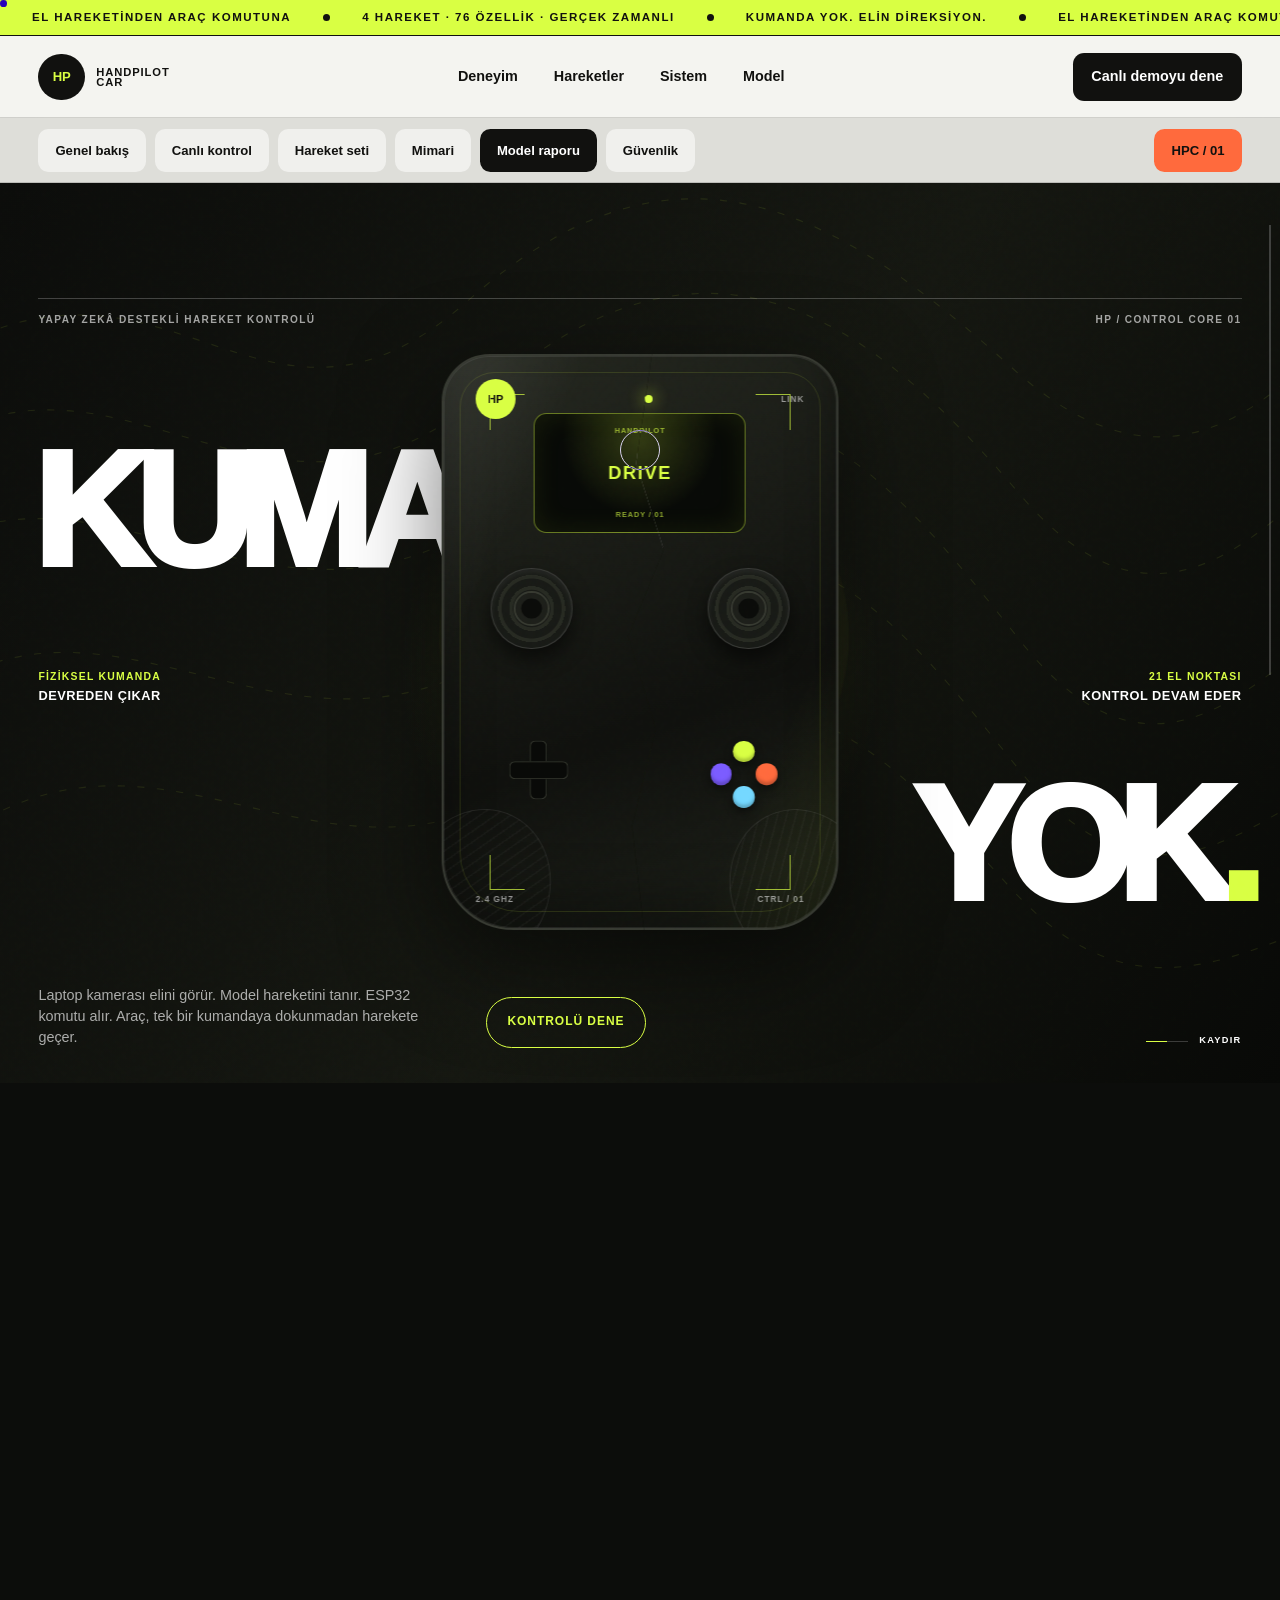
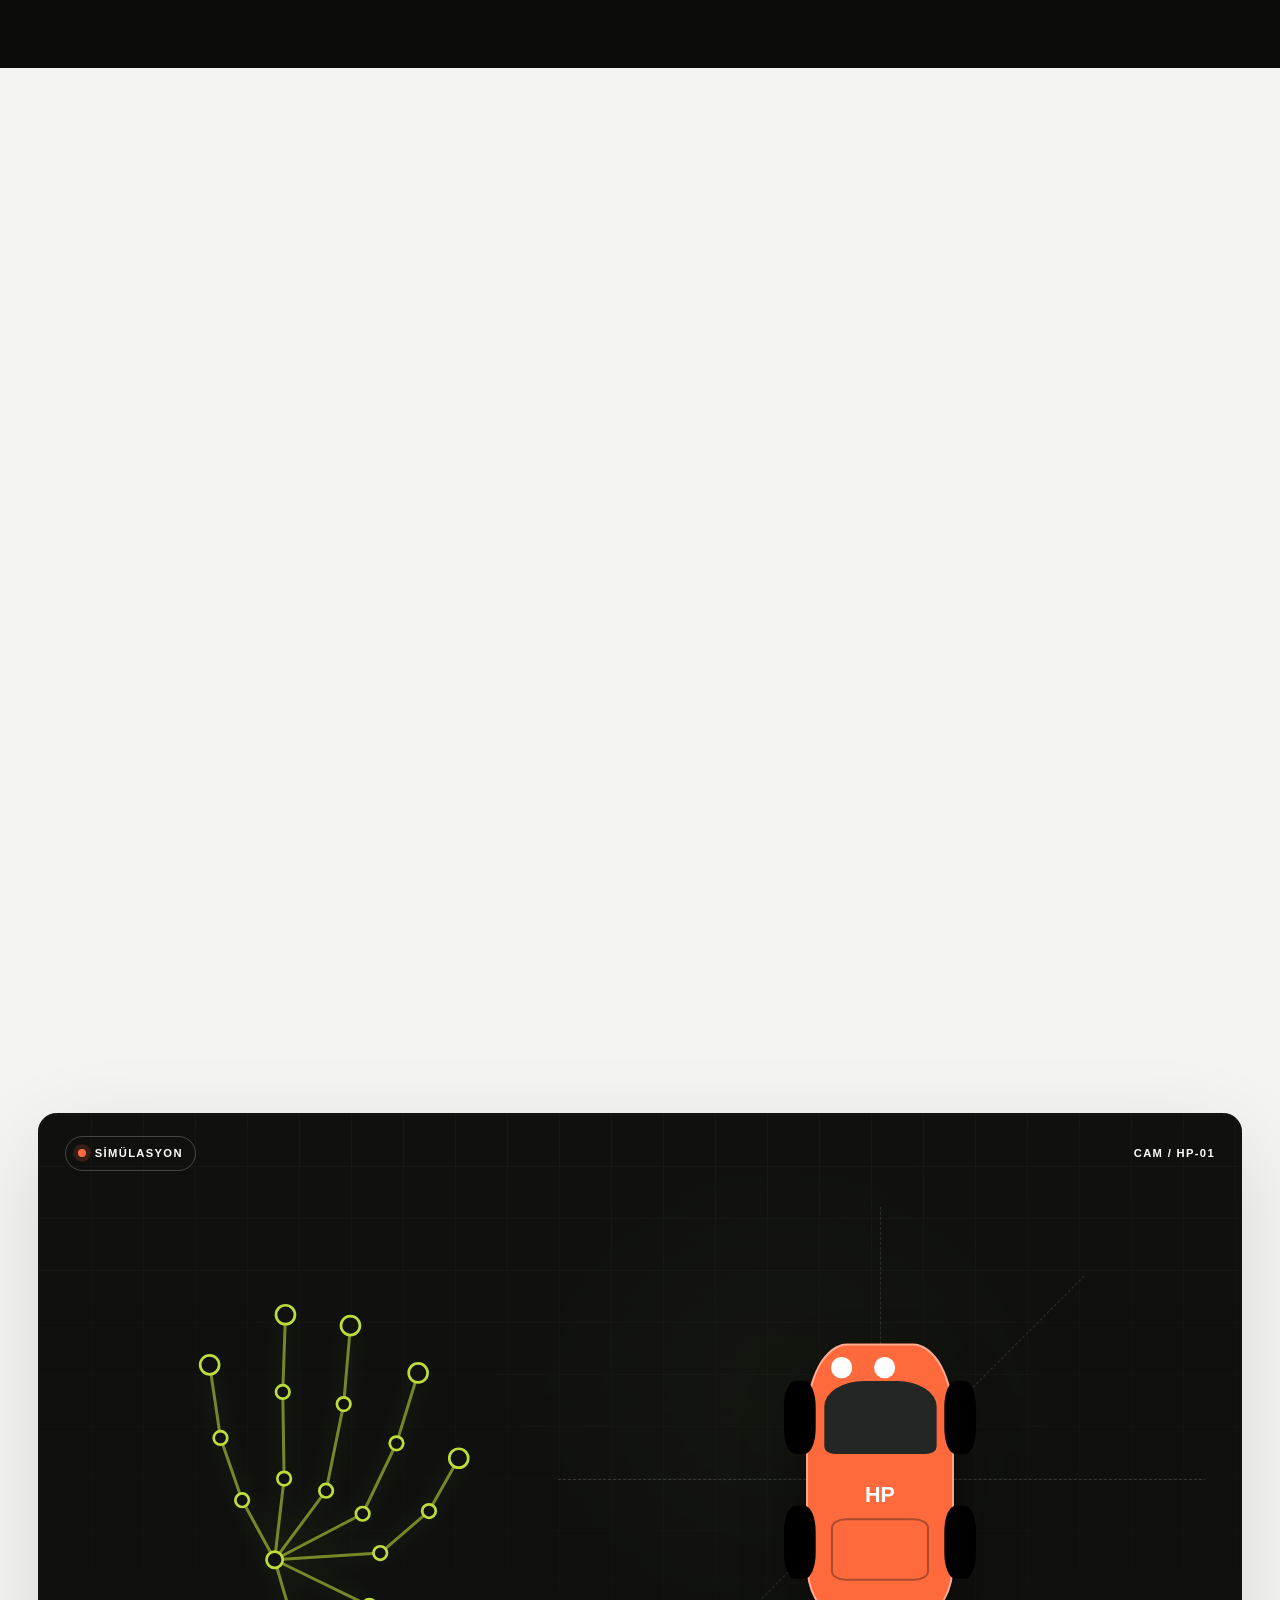
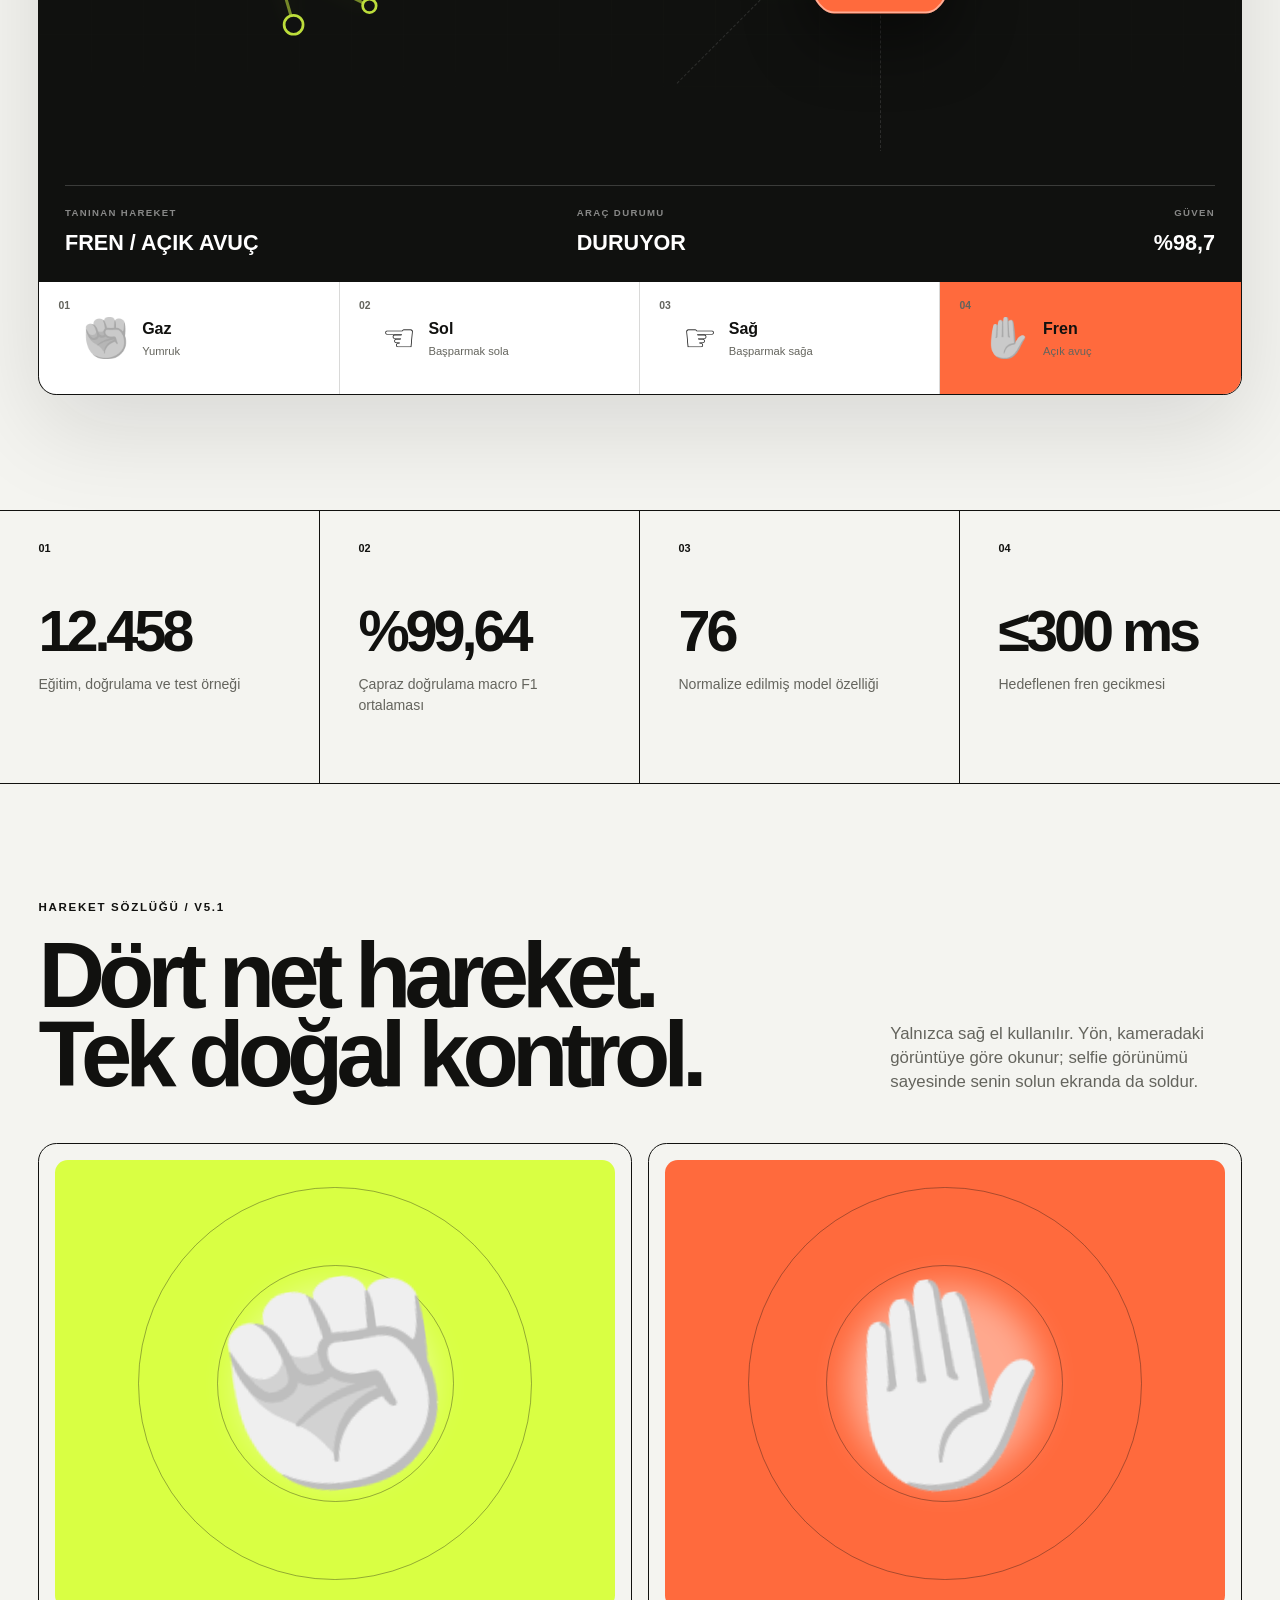
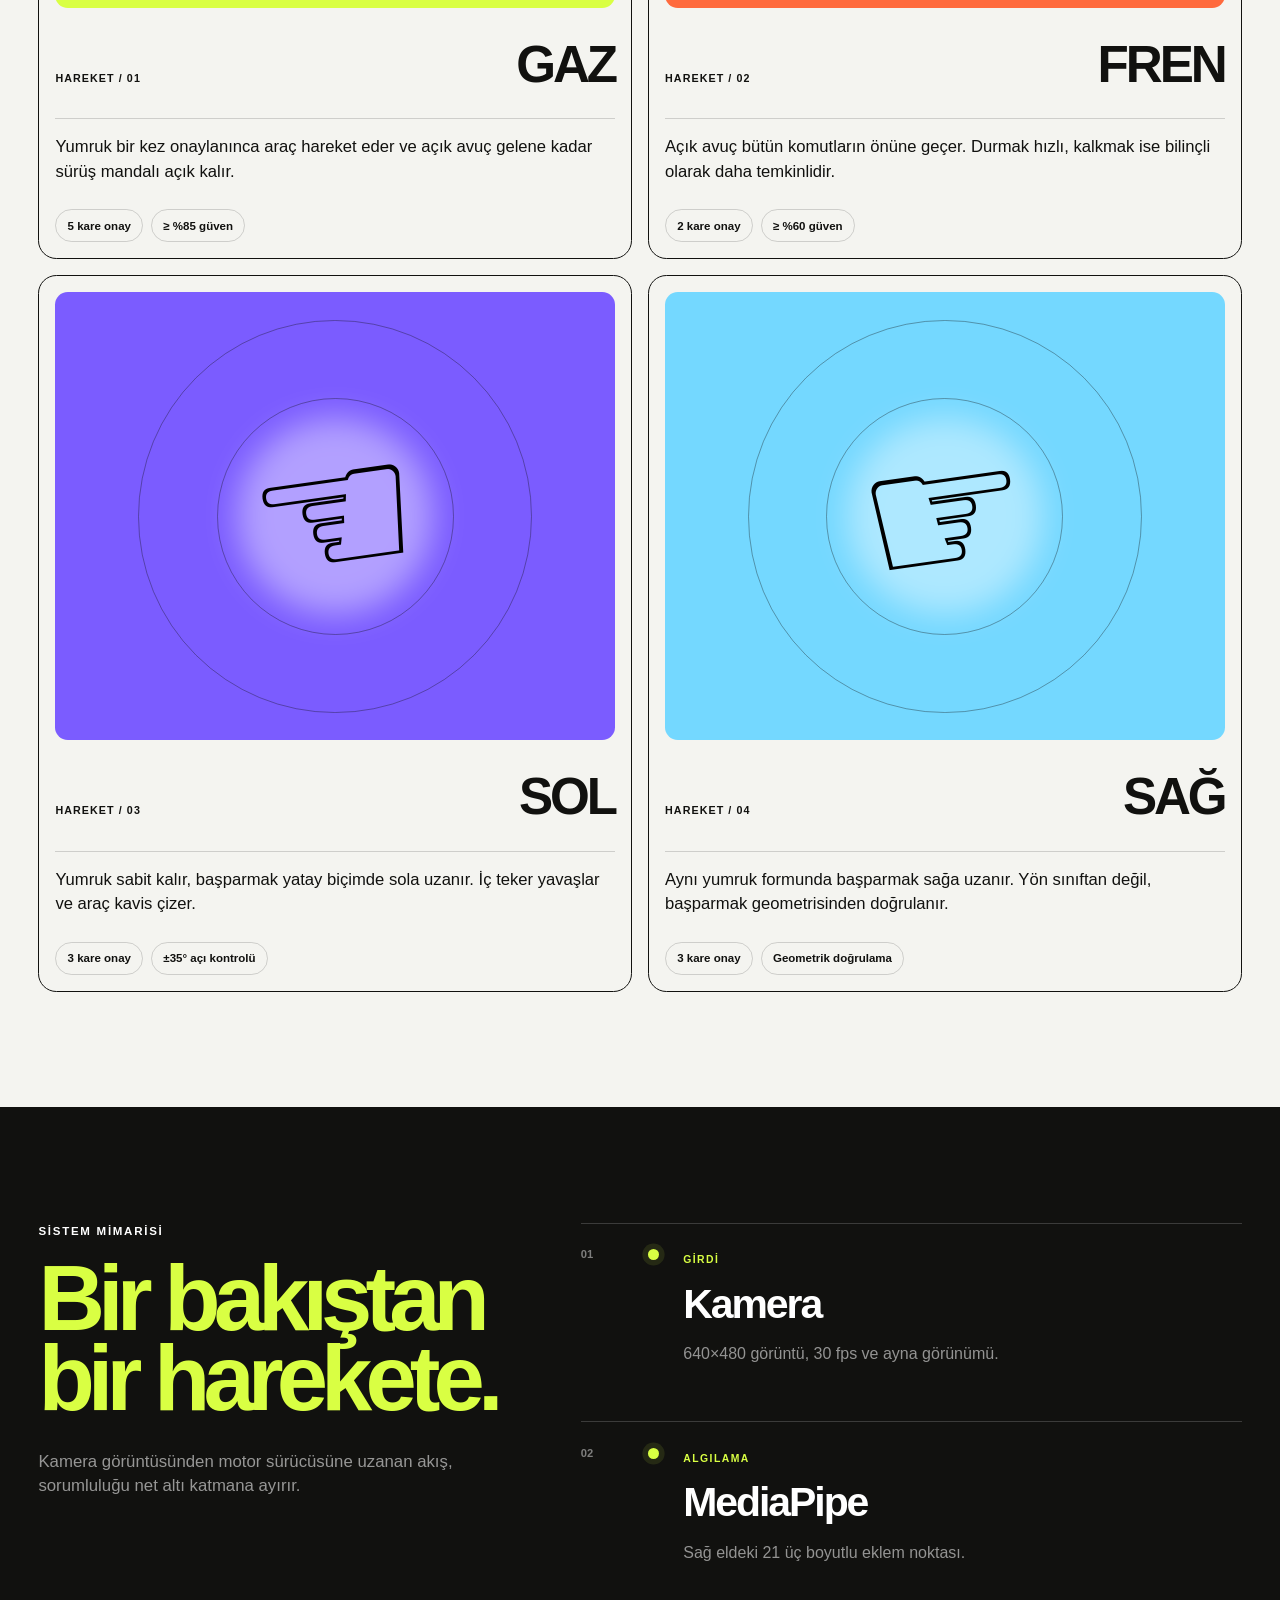
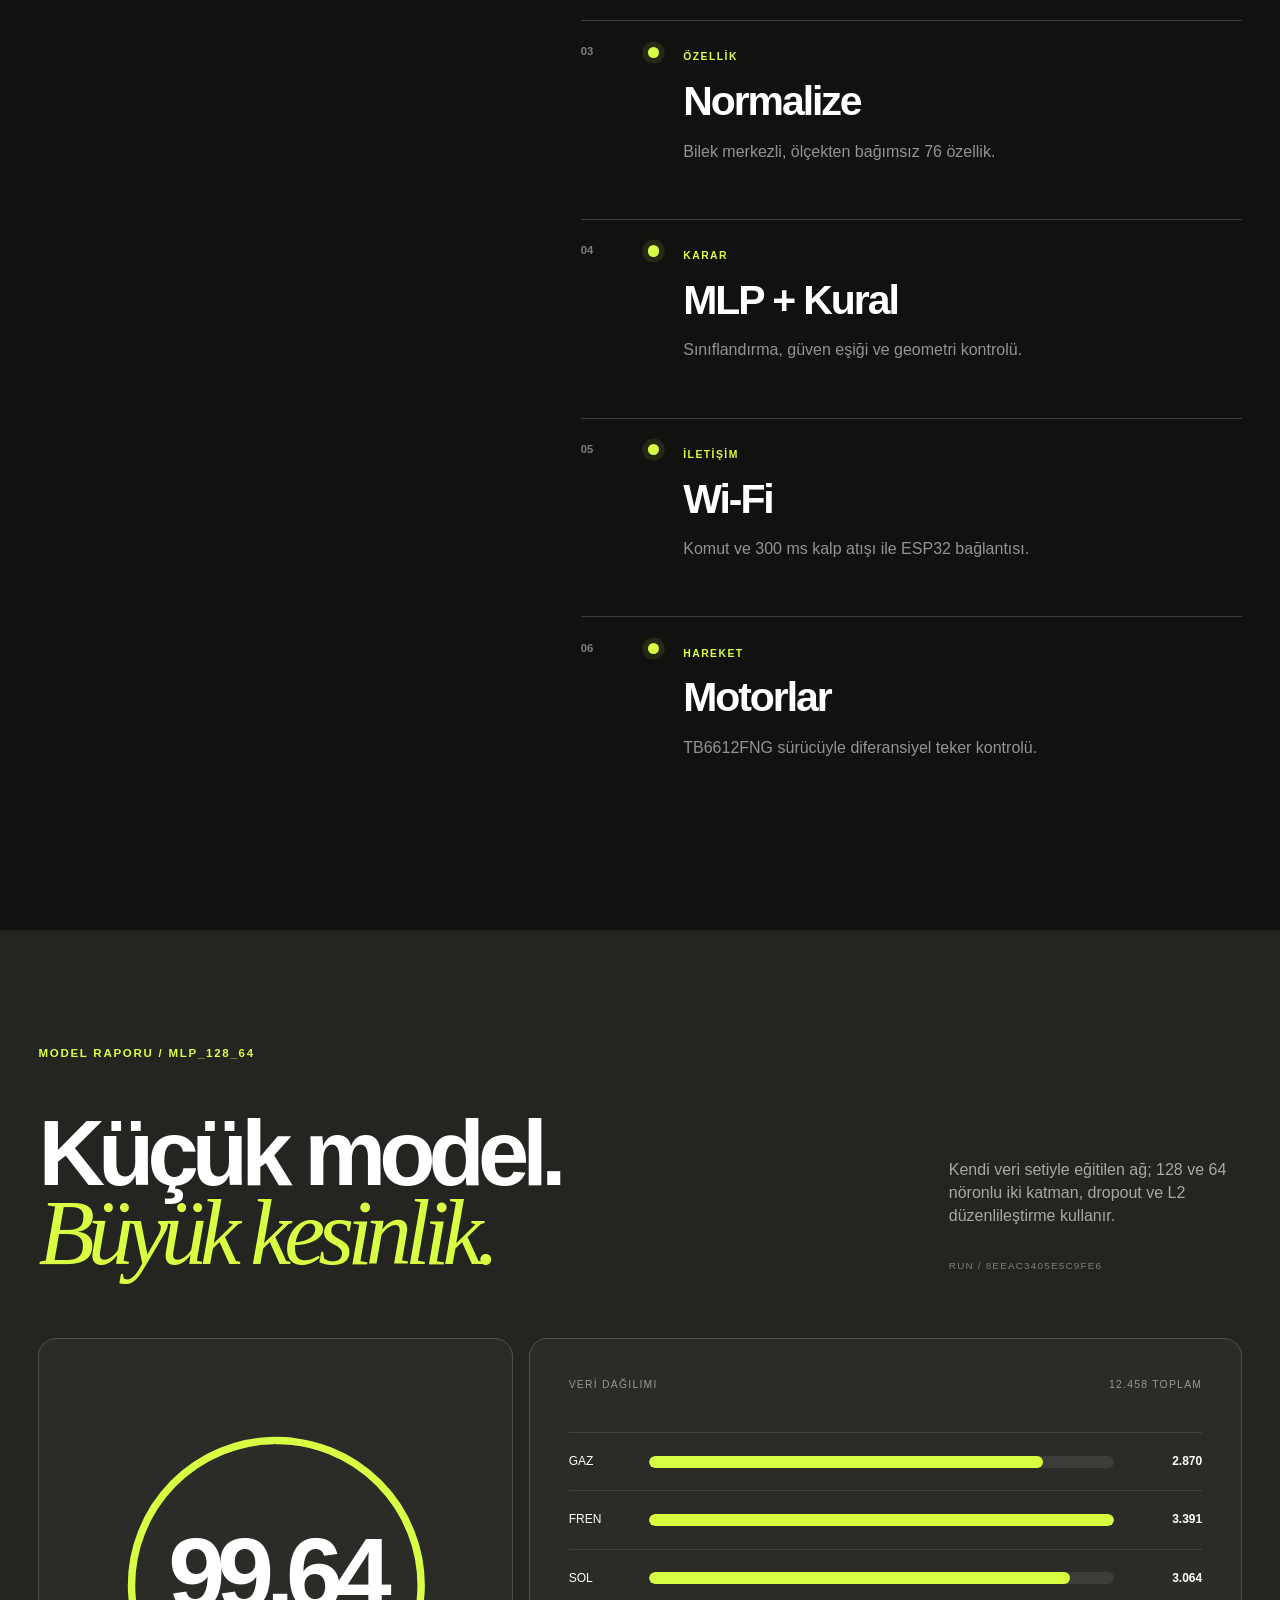
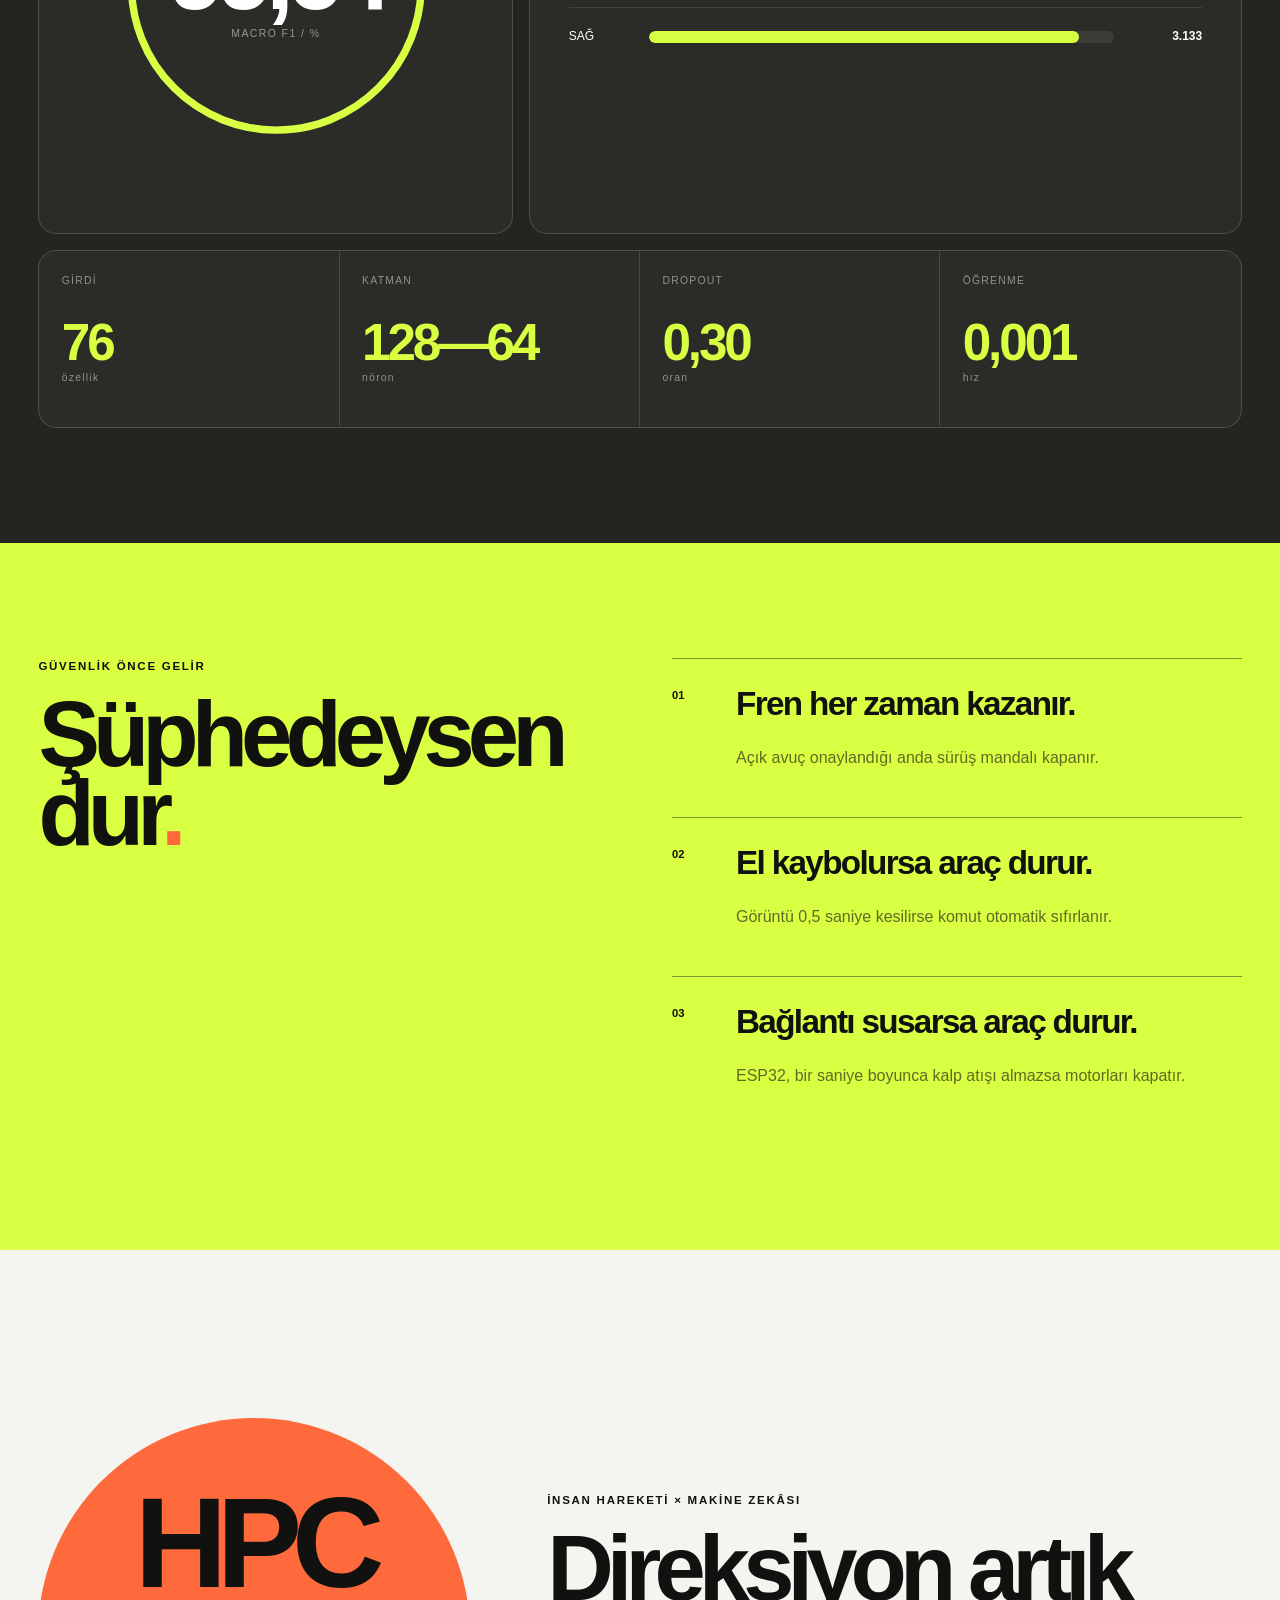
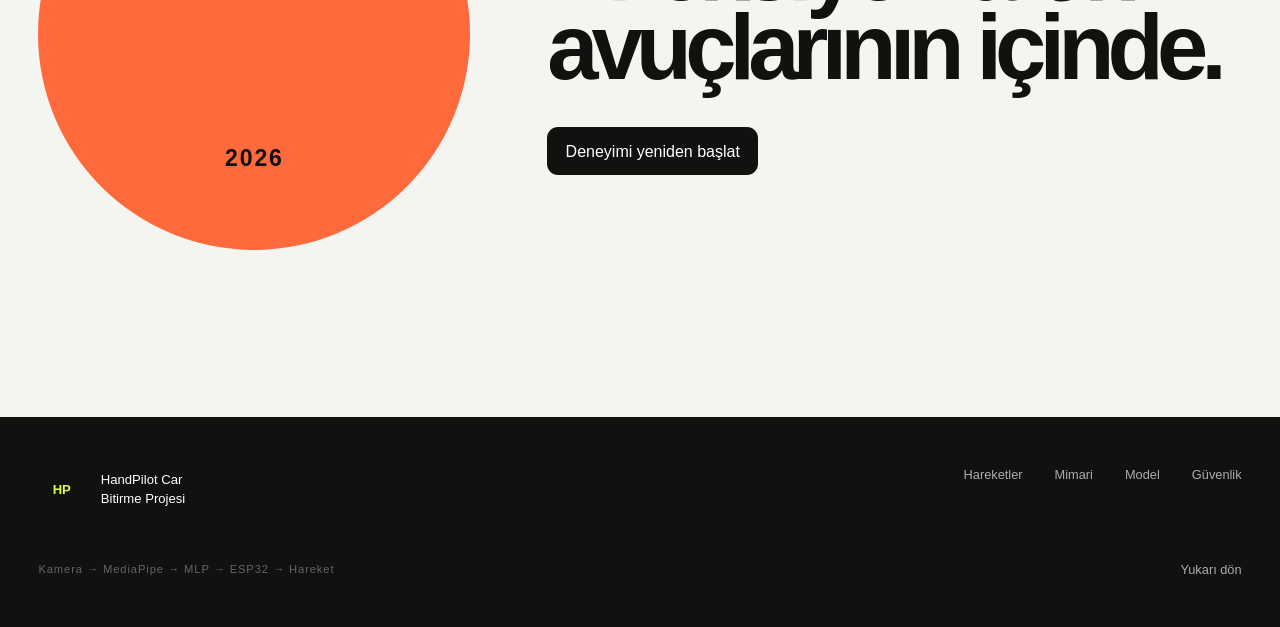
==== web-arayuzu/index.html @ 2b0e42e4 "Web arayüzü eklendi (statik site, VS Code ile çalıştırma)" ====
<!doctype html>
<html lang="tr">
  <head>
    <meta charset="UTF-8" />
    <meta name="viewport" content="width=device-width, initial-scale=1.0" />
    <meta name="description" content="HandPilot Car — el hareketlerini gerçek zamanlı araç komutlarına dönüştüren yapay zekâ projesi." />
    <meta name="theme-color" content="#d9ff43" />
    <title>HandPilot Car — Kumanda Yok, Elin Direksiyon</title>
    <link rel="icon" href="data:image/svg+xml,%3Csvg xmlns='http://www.w3.org/2000/svg' viewBox='0 0 64 64'%3E%3Crect width='64' height='64' rx='32' fill='%2311110f'/%3E%3Ctext x='32' y='39' text-anchor='middle' font-family='Arial' font-weight='900' font-size='22' fill='%23d9ff43'%3EHP%3C/text%3E%3C/svg%3E" />
    <link rel="stylesheet" href="./styles.css?v=4" />
    <script src="./app.js?v=4" defer></script>
  </head>
  <body id="top">
    <a class="skip-link" href="#main">İçeriğe geç</a>

    <div class="page-loader" aria-hidden="true">
      <div class="page-loader__mark">HP</div>
      <p>HAREKET SİSTEMİ BAŞLATILIYOR</p>
      <div class="page-loader__bar"><i></i></div>
    </div>
    <div class="scroll-meter" aria-hidden="true"><i></i></div>
    <div class="cursor-dot" aria-hidden="true"></div>
    <div class="cursor-ring" aria-hidden="true"></div>

    <div class="announcement" aria-label="Proje özeti">
      <div class="announcement__track">
        <span>EL HAREKETİNDEN ARAÇ KOMUTUNA</span><i></i>
        <span>4 HAREKET · 76 ÖZELLİK · GERÇEK ZAMANLI</span><i></i>
        <span>KUMANDA YOK. ELİN DİREKSİYON.</span><i></i>
        <span aria-hidden="true">EL HAREKETİNDEN ARAÇ KOMUTUNA</span><i aria-hidden="true"></i>
        <span aria-hidden="true">4 HAREKET · 76 ÖZELLİK · GERÇEK ZAMANLI</span><i aria-hidden="true"></i>
      </div>
    </div>

    <header class="site-header">
      <a class="brand" href="#top" aria-label="HandPilot ana sayfa">
        <span class="brand__mark">HP</span>
        <span class="brand__name">HANDPILOT<br />CAR</span>
      </a>
      <nav class="main-nav" aria-label="Ana menü">
        <a href="#experience">Deneyim</a>
        <a href="#gestures">Hareketler</a>
        <a href="#system">Sistem</a>
        <a href="#model">Model</a>
      </nav>
      <a class="header-cta" href="#experience">Canlı demoyu dene</a>
      <button class="menu-toggle" type="button" aria-expanded="false" aria-controls="mobile-nav">
        <span></span><span></span><span class="sr-only">Menüyü aç</span>
      </button>
      <nav class="mobile-nav" id="mobile-nav" aria-label="Mobil menü">
        <a href="#experience">Deneyim</a>
        <a href="#gestures">Hareketler</a>
        <a href="#system">Sistem</a>
        <a href="#model">Model</a>
      </nav>
    </header>

    <div class="filter-rail" aria-label="Sayfa bölümleri">
      <a class="filter-chip is-active" href="#top">Genel bakış</a>
      <a class="filter-chip" href="#experience">Canlı kontrol</a>
      <a class="filter-chip" href="#gestures">Hareket seti</a>
      <a class="filter-chip" href="#system">Mimari</a>
      <a class="filter-chip" href="#model">Model raporu</a>
      <a class="filter-chip" href="#safety">Güvenlik</a>
      <span class="filter-count">HPC / 01</span>
    </div>

    <main id="main">
      <section class="hero-v2" aria-labelledby="hero-title">
        <div class="hero-v2__sticky">
          <div class="hero-v2__contours" aria-hidden="true">
            <svg viewBox="0 0 1440 900" preserveAspectRatio="none">
              <path d="M-80 180C190 28 292 302 526 118s412-94 614 68 328-6 420-92" />
              <path d="M-110 284C120 112 296 402 546 210s430-78 602 102 298 2 388-54" />
              <path d="M-140 402C96 212 298 510 574 320s408-48 574 138 288 6 382-32" />
              <path d="M-120 542C116 344 320 634 590 454s394-48 554 130 278 36 392 0" />
              <path d="M-90 684C166 478 350 748 610 594s378-34 528 112 270 50 410 18" />
            </svg>
          </div>

          <div class="hero-v2__topline">
            <p>YAPAY ZEKÂ DESTEKLİ HAREKET KONTROLÜ</p>
            <p>HP / CONTROL CORE 01</p>
          </div>

          <h1 id="hero-title" class="hero-v2__title" aria-label="Kumanda yok">
            <span class="hero-v2__word hero-v2__word--left">KUMANDA</span>
            <span class="hero-v2__word hero-v2__word--right">YOK<span>.</span></span>
          </h1>

          <div class="hero-v2__object remote-stage" aria-hidden="true">
            <div class="hero-v2__halo"></div>
            <div class="remote-piece remote-piece--left">
              <div class="remote-control">
                <div class="remote-top"><b>HP</b><i></i><span>LINK</span></div>
                <div class="remote-screen"><small>HANDPILOT</small><strong>DRIVE</strong><span>READY / 01</span></div>
                <div class="remote-sticks"><i><b></b></i><i><b></b></i></div>
                <div class="remote-dpad"><i></i><i></i></div>
                <div class="remote-buttons"><i></i><i></i><i></i><i></i></div>
                <div class="remote-grip remote-grip--left"></div><div class="remote-grip remote-grip--right"></div>
                <div class="remote-footer"><span>2.4 GHZ</span><span>CTRL / 01</span></div>
              </div>
            </div>
            <div class="remote-piece remote-piece--right">
              <div class="remote-control">
                <div class="remote-top"><b>HP</b><i></i><span>LINK</span></div>
                <div class="remote-screen"><small>HANDPILOT</small><strong>DRIVE</strong><span>READY / 01</span></div>
                <div class="remote-sticks"><i><b></b></i><i><b></b></i></div>
                <div class="remote-dpad"><i></i><i></i></div>
                <div class="remote-buttons"><i></i><i></i><i></i><i></i></div>
                <div class="remote-grip remote-grip--left"></div><div class="remote-grip remote-grip--right"></div>
                <div class="remote-footer"><span>2.4 GHZ</span><span>CTRL / 01</span></div>
              </div>
            </div>
            <svg class="remote-crack" viewBox="0 0 80 520" preserveAspectRatio="none">
              <path d="M43 0L31 92L52 148L29 211L48 270L25 332L45 398L34 520" />
            </svg>
            <div class="remote-fragments"><i></i><i></i><i></i><i></i><i></i><i></i></div>
            <div class="hero-v2__reticle"><i></i><i></i><i></i><i></i></div>
          </div>

          <div class="hero-v2__meta hero-v2__meta--left">
            <span>FİZİKSEL KUMANDA</span>
            <strong>DEVREDEN ÇIKAR</strong>
          </div>
          <div class="hero-v2__meta hero-v2__meta--right">
            <span>21 EL NOKTASI</span>
            <strong>KONTROL DEVAM EDER</strong>
          </div>

          <div class="hero-v2__copy">
            <p>Laptop kamerası elini görür. Model hareketini tanır. ESP32 komutu alır. Araç, tek bir kumandaya dokunmadan harekete geçer.</p>
            <a class="hero-v2__link" href="#experience">Kontrolü dene</a>
          </div>

          <div class="hero-v2__scroll" aria-hidden="true"><i></i><span>KAYDIR</span></div>
          <div class="hero-v2__shutter" aria-hidden="true"></div>
        </div>
      </section>

      <section class="signal-bridge reveal" aria-label="El hareketinden araç komutuna dönüşüm">
        <article class="signal-bridge__panel signal-bridge__panel--human">
          <span>GİRDİ / 01</span>
          <div class="signal-bridge__glyph">✋</div>
          <h2>İNSAN<br />HAREKETİ</h2>
          <p>Doğal, sezgisel ve temassız.</p>
        </article>
        <div class="signal-bridge__core" aria-hidden="true">
          <i></i><i></i><i></i>
          <b>HP</b>
        </div>
        <article class="signal-bridge__panel signal-bridge__panel--machine">
          <span>ÇIKTI / 02</span>
          <div class="signal-bridge__glyph">●</div>
          <h2>MAKİNE<br />REFLEKSİ</h2>
          <p>Hızlı, ölçülebilir ve güvenli.</p>
        </article>
      </section>

      <section class="experience section-pad" id="experience" aria-labelledby="experience-title">
        <div class="section-heading reveal">
          <p class="eyebrow">ETKİLEŞİMLİ DENEYİM</p>
          <h2 id="experience-title">Elini seç.<br />Aracı yönet.</h2>
          <p>Aşağıdaki hareketleri kullanarak kontrol mantığını deneyimle. Bu demo, projenin mandallı gaz ve öncelikli fren davranışını görselleştirir.</p>
        </div>

        <div class="control-lab reveal">
          <div class="lab-screen" data-state="idle">
            <div class="lab-grid" aria-hidden="true"></div>
            <div class="lab-hud lab-hud--top">
              <span class="live-pill"><i></i> SİMÜLASYON</span>
              <span>CAM / HP-01</span>
            </div>

            <div class="hand-map" aria-hidden="true">
              <svg viewBox="0 0 260 300">
                <g class="hand-lines">
                  <path d="M126 266L112 218L88 174L72 128L64 74M112 218L119 158L118 94L120 37M112 218L150 167L163 103L168 45M112 218L177 184L202 132L218 80M112 218L190 213L226 182L248 143M112 218L182 252" />
                </g>
                <g class="hand-points">
                  <circle cx="126" cy="266" r="7"/><circle cx="112" cy="218" r="6"/>
                  <circle cx="88" cy="174" r="5"/><circle cx="72" cy="128" r="5"/><circle cx="64" cy="74" r="7"/>
                  <circle cx="119" cy="158" r="5"/><circle cx="118" cy="94" r="5"/><circle cx="120" cy="37" r="7"/>
                  <circle cx="150" cy="167" r="5"/><circle cx="163" cy="103" r="5"/><circle cx="168" cy="45" r="7"/>
                  <circle cx="177" cy="184" r="5"/><circle cx="202" cy="132" r="5"/><circle cx="218" cy="80" r="7"/>
                  <circle cx="190" cy="213" r="5"/><circle cx="226" cy="182" r="5"/><circle cx="248" cy="143" r="7"/>
                  <circle cx="182" cy="252" r="5"/>
                </g>
              </svg>
            </div>

            <div class="car-zone" aria-hidden="true">
              <div class="path-line"></div>
              <div class="car">
                <span class="car__wheel car__wheel--tl"></span>
                <span class="car__wheel car__wheel--tr"></span>
                <span class="car__wheel car__wheel--bl"></span>
                <span class="car__wheel car__wheel--br"></span>
                <span class="car__body"><b>HP</b><i></i></span>
              </div>
            </div>

            <div class="lab-hud lab-hud--bottom">
              <div>
                <small>TANINAN HAREKET</small>
                <strong id="detected-gesture">BEKLENİYOR</strong>
              </div>
              <div>
                <small>ARAÇ DURUMU</small>
                <strong id="vehicle-state">DURUYOR</strong>
              </div>
              <div class="confidence-wrap">
                <small>GÜVEN</small>
                <strong id="confidence-value">—</strong>
              </div>
            </div>
          </div>

          <div class="gesture-controls" role="group" aria-label="Araç hareket simülasyonu">
            <button class="gesture-button" type="button" data-gesture="gas">
              <span class="gesture-button__index">01</span>
              <span class="gesture-button__icon">✊</span>
              <span><b>Gaz</b><small>Yumruk</small></span>
            </button>
            <button class="gesture-button" type="button" data-gesture="left">
              <span class="gesture-button__index">02</span>
              <span class="gesture-button__icon">☜</span>
              <span><b>Sol</b><small>Başparmak sola</small></span>
            </button>
            <button class="gesture-button" type="button" data-gesture="right">
              <span class="gesture-button__index">03</span>
              <span class="gesture-button__icon">☞</span>
              <span><b>Sağ</b><small>Başparmak sağa</small></span>
            </button>
            <button class="gesture-button gesture-button--stop" type="button" data-gesture="brake">
              <span class="gesture-button__index">04</span>
              <span class="gesture-button__icon">✋</span>
              <span><b>Fren</b><small>Açık avuç</small></span>
            </button>
          </div>
        </div>
      </section>

      <section class="stats" aria-label="Proje metrikleri">
        <article class="stat reveal">
          <span>01</span><strong data-count="12458">12.458</strong><p>Eğitim, doğrulama ve test örneği</p>
        </article>
        <article class="stat reveal">
          <span>02</span><strong>%99,64</strong><p>Çapraz doğrulama macro F1 ortalaması</p>
        </article>
        <article class="stat reveal">
          <span>03</span><strong>76</strong><p>Normalize edilmiş model özelliği</p>
        </article>
        <article class="stat reveal">
          <span>04</span><strong>≤300 ms</strong><p>Hedeflenen fren gecikmesi</p>
        </article>
      </section>

      <section class="gestures section-pad" id="gestures" aria-labelledby="gestures-title">
        <div class="section-heading section-heading--row reveal">
          <div>
            <p class="eyebrow">HAREKET SÖZLÜĞÜ / V5.1</p>
            <h2 id="gestures-title">Dört net hareket.<br />Tek doğal kontrol.</h2>
          </div>
          <p>Yalnızca sağ el kullanılır. Yön, kameradaki görüntüye göre okunur; selfie görünümü sayesinde senin solun ekranda da soldur.</p>
        </div>

        <div class="gesture-grid">
          <article class="gesture-card gesture-card--gas reveal">
            <div class="gesture-card__visual"><span>✊</span><i></i></div>
            <div class="gesture-card__head"><small>HAREKET / 01</small><b>GAZ</b></div>
            <p>Yumruk bir kez onaylanınca araç hareket eder ve açık avuç gelene kadar sürüş mandalı açık kalır.</p>
            <ul><li>5 kare onay</li><li>≥ %85 güven</li></ul>
          </article>
          <article class="gesture-card gesture-card--brake reveal">
            <div class="gesture-card__visual"><span>✋</span><i></i></div>
            <div class="gesture-card__head"><small>HAREKET / 02</small><b>FREN</b></div>
            <p>Açık avuç bütün komutların önüne geçer. Durmak hızlı, kalkmak ise bilinçli olarak daha temkinlidir.</p>
            <ul><li>2 kare onay</li><li>≥ %60 güven</li></ul>
          </article>
          <article class="gesture-card gesture-card--left reveal">
            <div class="gesture-card__visual"><span>☜</span><i></i></div>
            <div class="gesture-card__head"><small>HAREKET / 03</small><b>SOL</b></div>
            <p>Yumruk sabit kalır, başparmak yatay biçimde sola uzanır. İç teker yavaşlar ve araç kavis çizer.</p>
            <ul><li>3 kare onay</li><li>±35° açı kontrolü</li></ul>
          </article>
          <article class="gesture-card gesture-card--right reveal">
            <div class="gesture-card__visual"><span>☞</span><i></i></div>
            <div class="gesture-card__head"><small>HAREKET / 04</small><b>SAĞ</b></div>
            <p>Aynı yumruk formunda başparmak sağa uzanır. Yön sınıftan değil, başparmak geometrisinden doğrulanır.</p>
            <ul><li>3 kare onay</li><li>Geometrik doğrulama</li></ul>
          </article>
        </div>
      </section>

      <section class="system section-pad" id="system" aria-labelledby="system-title">
        <div class="system__intro reveal">
          <p class="eyebrow">SİSTEM MİMARİSİ</p>
          <h2 id="system-title">Bir bakıştan<br />bir harekete.</h2>
          <p>Kamera görüntüsünden motor sürücüsüne uzanan akış, sorumluluğu net altı katmana ayırır.</p>
        </div>

        <ol class="system-flow">
          <li class="flow-step reveal">
            <span class="flow-step__num">01</span><i class="flow-step__pulse"></i>
            <div><small>GİRDİ</small><h3>Kamera</h3><p>640×480 görüntü, 30 fps ve ayna görünümü.</p></div>
          </li>
          <li class="flow-step reveal">
            <span class="flow-step__num">02</span><i class="flow-step__pulse"></i>
            <div><small>ALGILAMA</small><h3>MediaPipe</h3><p>Sağ eldeki 21 üç boyutlu eklem noktası.</p></div>
          </li>
          <li class="flow-step reveal">
            <span class="flow-step__num">03</span><i class="flow-step__pulse"></i>
            <div><small>ÖZELLİK</small><h3>Normalize</h3><p>Bilek merkezli, ölçekten bağımsız 76 özellik.</p></div>
          </li>
          <li class="flow-step reveal">
            <span class="flow-step__num">04</span><i class="flow-step__pulse"></i>
            <div><small>KARAR</small><h3>MLP + Kural</h3><p>Sınıflandırma, güven eşiği ve geometri kontrolü.</p></div>
          </li>
          <li class="flow-step reveal">
            <span class="flow-step__num">05</span><i class="flow-step__pulse"></i>
            <div><small>İLETİŞİM</small><h3>Wi‑Fi</h3><p>Komut ve 300 ms kalp atışı ile ESP32 bağlantısı.</p></div>
          </li>
          <li class="flow-step reveal">
            <span class="flow-step__num">06</span><i class="flow-step__pulse"></i>
            <div><small>HAREKET</small><h3>Motorlar</h3><p>TB6612FNG sürücüyle diferansiyel teker kontrolü.</p></div>
          </li>
        </ol>
      </section>

      <section class="model" id="model" aria-labelledby="model-title">
        <div class="model__header section-pad reveal">
          <p class="eyebrow">MODEL RAPORU / MLP_128_64</p>
          <h2 id="model-title">Küçük model.<br /><em>Büyük kesinlik.</em></h2>
          <div class="model__summary">
            <p>Kendi veri setiyle eğitilen ağ; 128 ve 64 nöronlu iki katman, dropout ve L2 düzenlileştirme kullanır.</p>
            <span>RUN / 8EEAC3405E5C9FE6</span>
          </div>
        </div>

        <div class="model-grid section-pad">
          <div class="score-ring reveal" aria-label="Yüzde 99,64 macro F1">
            <svg viewBox="0 0 240 240" aria-hidden="true">
              <circle class="score-ring__track" cx="120" cy="120" r="98"></circle>
              <circle class="score-ring__value" cx="120" cy="120" r="98"></circle>
            </svg>
            <div><strong>99,64</strong><span>MACRO F1 / %</span></div>
          </div>

          <div class="class-bars reveal" aria-label="Veri seti sınıf dağılımı">
            <div class="class-bars__head"><span>VERİ DAĞILIMI</span><span>12.458 TOPLAM</span></div>
            <div class="bar-row"><span>GAZ</span><i><b style="--w: 84.6%"></b></i><strong>2.870</strong></div>
            <div class="bar-row"><span>FREN</span><i><b style="--w: 100%"></b></i><strong>3.391</strong></div>
            <div class="bar-row"><span>SOL</span><i><b style="--w: 90.4%"></b></i><strong>3.064</strong></div>
            <div class="bar-row"><span>SAĞ</span><i><b style="--w: 92.4%"></b></i><strong>3.133</strong></div>
          </div>

          <div class="model-specs reveal">
            <div><span>GİRDİ</span><strong>76</strong><small>özellik</small></div>
            <div><span>KATMAN</span><strong>128—64</strong><small>nöron</small></div>
            <div><span>DROPOUT</span><strong>0,30</strong><small>oran</small></div>
            <div><span>ÖĞRENME</span><strong>0,001</strong><small>hız</small></div>
          </div>
        </div>
      </section>

      <section class="safety section-pad" id="safety" aria-labelledby="safety-title">
        <div class="safety__title reveal">
          <p class="eyebrow">GÜVENLİK ÖNCE GELİR</p>
          <h2 id="safety-title">Şüphedeysen<br />dur<span>.</span></h2>
        </div>
        <div class="safety__rules">
          <article class="reveal"><span>01</span><h3>Fren her zaman kazanır.</h3><p>Açık avuç onaylandığı anda sürüş mandalı kapanır.</p></article>
          <article class="reveal"><span>02</span><h3>El kaybolursa araç durur.</h3><p>Görüntü 0,5 saniye kesilirse komut otomatik sıfırlanır.</p></article>
          <article class="reveal"><span>03</span><h3>Bağlantı susarsa araç durur.</h3><p>ESP32, bir saniye boyunca kalp atışı almazsa motorları kapatır.</p></article>
        </div>
      </section>

      <section class="closing section-pad" aria-labelledby="closing-title">
        <div class="closing__badge reveal">HPC<br /><span>2026</span></div>
        <div class="closing__copy reveal">
          <p class="eyebrow">İNSAN HAREKETİ × MAKİNE ZEKÂSI</p>
          <h2 id="closing-title">Direksiyon artık<br />avuçlarının içinde.</h2>
          <a class="primary-button" href="#experience">Deneyimi yeniden başlat</a>
        </div>
      </section>
    </main>

    <footer class="site-footer section-pad">
      <div class="site-footer__brand">
        <span class="brand__mark">HP</span>
        <p>HandPilot Car<br />Bitirme Projesi</p>
      </div>
      <div class="site-footer__links">
        <a href="#gestures">Hareketler</a>
        <a href="#system">Mimari</a>
        <a href="#model">Model</a>
        <a href="#safety">Güvenlik</a>
      </div>
      <p class="site-footer__note">Kamera → MediaPipe → MLP → ESP32 → Hareket</p>
      <a class="back-top" href="#top">Yukarı dön</a>
    </footer>
  </body>
</html>
---- web-arayuzu/styles.css ----
:root {
  --ink: #11110f;
  --paper: #f4f4f0;
  --panel: #e9e9e4;
  --acid: #d9ff43;
  --orange: #ff6a3d;
  --violet: #7b5cff;
  --sky: #74d8ff;
  --line: rgba(17, 17, 15, 0.16);
  --muted: #64645d;
  --pad: clamp(1rem, 3vw, 3.25rem);
  --radius: 1.15rem;
  --ease: cubic-bezier(.2,.75,.25,1);
}

* { box-sizing: border-box; }
html { scroll-behavior: smooth; }
body {
  margin: 0;
  color: var(--ink);
  background: var(--paper);
  font-family: Inter, "Helvetica Neue", Helvetica, Arial, sans-serif;
  font-size: 1rem;
  line-height: 1.45;
  overflow-x: hidden;
}
body.menu-open { overflow: hidden; }
a { color: inherit; text-decoration: none; }
button, input { font: inherit; }
button { color: inherit; }
img, svg { display: block; max-width: 100%; }
::selection { background: var(--ink); color: var(--acid); }

.sr-only {
  position: absolute;
  width: 1px;
  height: 1px;
  padding: 0;
  margin: -1px;
  overflow: hidden;
  clip: rect(0, 0, 0, 0);
  white-space: nowrap;
  border: 0;
}
.skip-link {
  position: fixed;
  top: .75rem;
  left: .75rem;
  z-index: 999;
  padding: .75rem 1rem;
  background: var(--acid);
  transform: translateY(-150%);
}
.skip-link:focus { transform: translateY(0); }
.section-pad { padding-inline: var(--pad); }

.announcement {
  height: 2.25rem;
  overflow: hidden;
  background: var(--acid);
  border-bottom: 1px solid var(--ink);
  font-size: .72rem;
  font-weight: 750;
  letter-spacing: .13em;
  white-space: nowrap;
}
.announcement__track {
  display: flex;
  align-items: center;
  width: max-content;
  height: 100%;
  animation: marquee 27s linear infinite;
}
.announcement__track span { padding-inline: 2rem; }
.announcement__track i { width: .45rem; height: .45rem; background: var(--ink); border-radius: 50%; }
@keyframes marquee { to { transform: translateX(-50%); } }

.site-header {
  position: sticky;
  top: 0;
  z-index: 30;
  display: grid;
  grid-template-columns: auto 1fr auto;
  align-items: center;
  min-height: 5.15rem;
  padding: .85rem var(--pad);
  background: color-mix(in srgb, var(--paper) 90%, transparent);
  border-bottom: 1px solid var(--line);
  backdrop-filter: blur(18px);
}
.brand { display: inline-flex; align-items: center; gap: .72rem; width: max-content; }
.brand__mark {
  display: grid;
  place-items: center;
  width: 2.9rem;
  height: 2.9rem;
  border-radius: 50%;
  background: var(--ink);
  color: var(--acid);
  font-size: .82rem;
  font-weight: 900;
  letter-spacing: -.03em;
}
.brand__name { font-size: .7rem; line-height: .9; font-weight: 850; letter-spacing: .08em; }
.main-nav { justify-self: center; display: flex; gap: clamp(1rem, 2.8vw, 3rem); }
.main-nav a, .header-cta, .mobile-nav a { font-size: .9rem; font-weight: 650; }
.main-nav a { position: relative; }
.main-nav a::after {
  content: "";
  position: absolute;
  left: 0;
  right: 100%;
  bottom: -.35rem;
  height: 1px;
  background: currentColor;
  transition: right .3s var(--ease);
}
.main-nav a:hover::after, .main-nav a:focus-visible::after { right: 0; }
.header-cta, .primary-button {
  display: inline-flex;
  align-items: center;
  justify-content: center;
  min-height: 3rem;
  padding: .75rem 1.15rem;
  border-radius: .7rem;
  background: var(--ink);
  color: #fff;
  transition: transform .25s var(--ease), background .25s ease, color .25s ease;
}
.header-cta:hover, .primary-button:hover { transform: translateY(-2px); background: var(--acid); color: var(--ink); }
.menu-toggle, .mobile-nav { display: none; }

.filter-rail {
  position: relative;
  z-index: 20;
  display: flex;
  gap: .55rem;
  align-items: center;
  padding: .65rem var(--pad);
  background: #deded9;
  border-bottom: 1px solid var(--line);
  overflow-x: auto;
  scrollbar-width: none;
}
.filter-rail::-webkit-scrollbar { display: none; }
.filter-chip, .filter-count {
  flex: 0 0 auto;
  padding: .68rem 1rem;
  border: 1px solid transparent;
  border-radius: .65rem;
  background: rgba(255,255,255,.55);
  font-size: .82rem;
  font-weight: 650;
  transition: .2s ease;
}
.filter-chip:hover, .filter-chip.is-active { background: var(--ink); color: #fff; }
.filter-count { margin-left: auto; background: var(--orange); color: var(--ink); }

.eyebrow {
  margin: 0 0 1.25rem;
  font-size: .72rem;
  font-weight: 800;
  letter-spacing: .15em;
  text-transform: uppercase;
}

.hero {
  position: relative;
  display: grid;
  grid-template-columns: 1fr minmax(17rem, 4fr) minmax(15rem, 1.3fr);
  column-gap: 2rem;
  min-height: min(50rem, calc(100vh - 8rem));
  padding-top: clamp(3rem, 7vw, 7rem);
  padding-bottom: clamp(3rem, 7vw, 6rem);
  border-bottom: 1px solid var(--ink);
  overflow: hidden;
}
.hero__meta { display: flex; flex-direction: column; justify-content: space-between; padding-bottom: 1rem; }
.hero__edition { margin: 0; color: var(--muted); font-size: .85rem; font-weight: 650; }
.hero__title {
  align-self: center;
  margin: 0;
  max-width: 10ch;
  font-size: clamp(4rem, 10vw, 10rem);
  line-height: .77;
  letter-spacing: -.085em;
  font-weight: 900;
  text-transform: uppercase;
}
.hero__title span:not(.hero__dot) { color: transparent; -webkit-text-stroke: 2px var(--ink); }
.hero__dot { color: var(--orange); }
.hero__intro { align-self: end; padding-bottom: 1rem; }
.hero__intro p { max-width: 26rem; margin: 0 0 2rem; font-size: clamp(1.05rem, 1.6vw, 1.3rem); }
.text-link {
  display: inline-block;
  padding-bottom: .25rem;
  border-bottom: 1px solid currentColor;
  font-size: .84rem;
  font-weight: 800;
  letter-spacing: .08em;
  text-transform: uppercase;
}
.hero__orbit {
  position: absolute;
  right: -2rem;
  top: 16%;
  display: grid;
  place-items: center;
  width: clamp(8rem, 12vw, 11rem);
  aspect-ratio: 1;
  border-radius: 50%;
  background: var(--acid);
  transform: rotate(9deg);
}
.hero__orbit span { font-size: 2.4rem; font-weight: 900; line-height: 1; }
.hero__orbit small { margin-top: 2.4rem; font-size: .54rem; font-weight: 800; letter-spacing: .12em; }
.hero__orbit svg { position: absolute; inset: 0; width: 100%; height: 100%; fill: none; stroke: var(--ink); stroke-width: 1; }

.experience { padding-top: clamp(5rem, 9vw, 9rem); padding-bottom: clamp(5rem, 9vw, 9rem); }
.section-heading { display: grid; grid-template-columns: 1.3fr .7fr; gap: 2rem; align-items: end; margin-bottom: 3rem; }
.section-heading .eyebrow { grid-column: 1 / -1; margin-bottom: 0; }
.section-heading h2, .system__intro h2, .model__header h2, .safety h2, .closing h2 {
  margin: 0;
  font-size: clamp(3.2rem, 7.2vw, 7rem);
  line-height: .86;
  letter-spacing: -.075em;
  font-weight: 880;
}
.section-heading > p, .section-heading--row > p { justify-self: end; max-width: 34rem; margin: 0; font-size: 1.05rem; color: var(--muted); }

.control-lab { border: 1px solid var(--ink); border-radius: var(--radius); overflow: hidden; background: var(--ink); }
.lab-screen {
  position: relative;
  min-height: clamp(31rem, 60vw, 48rem);
  overflow: hidden;
  background: #10110f;
  color: white;
}
.lab-grid {
  position: absolute;
  inset: 0;
  opacity: .35;
  background-image:
    linear-gradient(rgba(255,255,255,.08) 1px, transparent 1px),
    linear-gradient(90deg, rgba(255,255,255,.08) 1px, transparent 1px);
  background-size: 3.25rem 3.25rem;
  mask-image: linear-gradient(to bottom, #000, transparent 88%);
}
.lab-grid::after { content: ""; position: absolute; inset: 0; background: radial-gradient(circle at 62% 42%, rgba(217,255,67,.11), transparent 35%); }
.lab-hud { position: absolute; z-index: 4; left: 1.6rem; right: 1.6rem; display: flex; justify-content: space-between; align-items: center; font-size: .7rem; letter-spacing: .12em; font-weight: 750; }
.lab-hud--top { top: 1.35rem; }
.live-pill { display: inline-flex; align-items: center; gap: .55rem; padding: .55rem .75rem; border: 1px solid rgba(255,255,255,.22); border-radius: 3rem; }
.live-pill i { width: .5rem; height: .5rem; border-radius: 50%; background: var(--orange); box-shadow: 0 0 0 .3rem rgba(255,106,61,.15); animation: pulse 1.8s infinite; }
@keyframes pulse { 50% { box-shadow: 0 0 0 .65rem rgba(255,106,61,0); } }
.lab-hud--bottom { bottom: 1.5rem; align-items: flex-end; padding-top: 1.2rem; border-top: 1px solid rgba(255,255,255,.18); }
.lab-hud--bottom > div { min-width: 10rem; }
.lab-hud--bottom small { display: block; margin-bottom: .45rem; color: rgba(255,255,255,.5); font-size: .6rem; }
.lab-hud--bottom strong { font-size: clamp(1rem, 1.8vw, 1.35rem); letter-spacing: 0; }
.confidence-wrap { text-align: right; }

.hand-map { position: absolute; left: 7%; top: 17%; width: min(28vw, 22rem); height: 58%; opacity: .86; }
.hand-map svg { width: 100%; height: 100%; overflow: visible; }
.hand-lines path { fill: none; stroke: rgba(217,255,67,.58); stroke-width: 2.2; stroke-linecap: round; stroke-linejoin: round; filter: drop-shadow(0 0 8px rgba(217,255,67,.25)); }
.hand-points circle { fill: #111; stroke: var(--acid); stroke-width: 2; transform-box: fill-box; transform-origin: center; animation: node 2.8s ease-in-out infinite alternate; }
.hand-points circle:nth-child(3n) { animation-delay: -.8s; }
@keyframes node { to { transform: scale(1.3); } }

.car-zone { position: absolute; left: 43%; right: 3%; top: 12%; bottom: 17%; display: grid; place-items: center; overflow: hidden; }
.path-line { position: absolute; top: 50%; left: -5%; width: 110%; height: 1px; border-top: 1px dashed rgba(255,255,255,.16); }
.path-line::before, .path-line::after { content: ""; position: absolute; left: 50%; width: 1px; height: 36rem; border-left: 1px dashed rgba(255,255,255,.12); transform: translateY(-50%); }
.path-line::after { transform: translateY(-50%) rotate(45deg); }
.car { position: relative; z-index: 2; width: clamp(8rem, 17vw, 13rem); aspect-ratio: .74; transition: transform .85s var(--ease), filter .4s ease; }
.car__body { position: absolute; inset: 0 13%; display: grid; place-items: center; background: var(--acid); border-radius: 28% 28% 19% 19%; box-shadow: inset 0 0 0 2px rgba(255,255,255,.45), 0 2rem 4rem rgba(0,0,0,.45); }
.car__body::before { content: ""; position: absolute; top: 14%; left: 12%; right: 12%; height: 27%; background: #222624; border-radius: 35% 35% 10% 10%; }
.car__body::after { content: ""; position: absolute; bottom: 12%; left: 17%; right: 17%; height: 22%; border: 2px solid rgba(17,17,15,.35); border-radius: 15%; }
.car__body b { position: relative; z-index: 3; margin-top: 23%; font-size: 1.4rem; }
.car__body i { position: absolute; top: 5%; left: 17%; width: 14%; aspect-ratio: 1; border-radius: 50%; background: white; box-shadow: 2.8rem 0 0 white; }
.car__wheel { position: absolute; z-index: 2; width: 16%; height: 27%; background: #000; border-radius: 35%; }
.car__wheel--tl { top: 14%; left: 2%; }.car__wheel--tr { top: 14%; right: 2%; }.car__wheel--bl { bottom: 13%; left: 2%; }.car__wheel--br { bottom: 13%; right: 2%; }
.lab-screen[data-state="gas"] .car { transform: translateY(-12%) scale(1.04); filter: drop-shadow(0 0 1.8rem rgba(217,255,67,.25)); }
.lab-screen[data-state="left"] .car { transform: translate(-18%, -6%) rotate(-18deg); }
.lab-screen[data-state="right"] .car { transform: translate(18%, -6%) rotate(18deg); }
.lab-screen[data-state="brake"] .car { transform: scale(.96); }
.lab-screen[data-state="brake"] .car__body { background: var(--orange); }

.gesture-controls { display: grid; grid-template-columns: repeat(4, 1fr); background: #fff; }
.gesture-button {
  position: relative;
  display: grid;
  grid-template-columns: auto auto 1fr;
  align-items: center;
  gap: .75rem;
  min-height: 7rem;
  padding: 1rem 1.2rem;
  border: 0;
  border-right: 1px solid var(--line);
  background: transparent;
  text-align: left;
  cursor: pointer;
  transition: background .2s ease, color .2s ease;
}
.gesture-button:last-child { border-right: 0; }
.gesture-button:hover, .gesture-button:focus-visible, .gesture-button.is-active { background: var(--acid); outline: none; }
.gesture-button--stop:hover, .gesture-button--stop:focus-visible, .gesture-button--stop.is-active { background: var(--orange); }
.gesture-button__index { align-self: start; font-size: .65rem; font-weight: 800; color: var(--muted); }
.gesture-button__icon { font-size: clamp(1.8rem, 3vw, 2.8rem); filter: grayscale(1); }
.gesture-button b, .gesture-button small { display: block; }
.gesture-button b { font-size: 1rem; }
.gesture-button small { margin-top: .22rem; color: var(--muted); font-size: .7rem; }

.stats { display: grid; grid-template-columns: repeat(4, 1fr); border-block: 1px solid var(--ink); }
.stat { min-height: 17rem; padding: 1.5rem var(--pad); border-right: 1px solid var(--ink); }
.stat:last-child { border-right: 0; }
.stat span { font-size: .68rem; font-weight: 800; }
.stat strong { display: block; margin: 3rem 0 1rem; font-size: clamp(2.3rem, 4.5vw, 4.8rem); line-height: .9; letter-spacing: -.07em; }
.stat p { max-width: 16rem; margin: 0; color: var(--muted); font-size: .88rem; }

.gestures { padding-top: clamp(5rem, 9vw, 9rem); padding-bottom: clamp(5rem, 9vw, 9rem); }
.section-heading--row { grid-template-columns: 1.4fr .6fr; align-items: end; }
.section-heading--row .eyebrow { margin-bottom: 1.25rem; }
.gesture-grid { display: grid; grid-template-columns: repeat(2, 1fr); gap: 1rem; }
.gesture-card { padding: 1rem; border: 1px solid var(--ink); border-radius: var(--radius); overflow: hidden; }
.gesture-card__visual { position: relative; display: grid; place-items: center; min-height: clamp(20rem, 35vw, 33rem); margin-bottom: 1.25rem; overflow: hidden; background: var(--acid); border-radius: .8rem; }
.gesture-card__visual::before, .gesture-card__visual::after { content: ""; position: absolute; border: 1px solid rgba(17,17,15,.35); border-radius: 50%; }
.gesture-card__visual::before { width: 70%; aspect-ratio: 1; }
.gesture-card__visual::after { width: 42%; aspect-ratio: 1; }
.gesture-card__visual span { position: relative; z-index: 2; font-size: clamp(6rem, 15vw, 13rem); filter: grayscale(1) contrast(1.5); transform: rotate(-8deg); transition: transform .45s var(--ease); }
.gesture-card:hover .gesture-card__visual span { transform: rotate(5deg) scale(1.08); }
.gesture-card--brake .gesture-card__visual { background: var(--orange); }
.gesture-card--left .gesture-card__visual { background: var(--violet); }
.gesture-card--right .gesture-card__visual { background: var(--sky); }
.gesture-card__head { display: flex; align-items: baseline; justify-content: space-between; padding-bottom: 1rem; border-bottom: 1px solid var(--line); }
.gesture-card__head small { font-size: .67rem; letter-spacing: .1em; font-weight: 800; }
.gesture-card__head b { font-size: clamp(2rem, 4vw, 4rem); letter-spacing: -.06em; }
.gesture-card > p { min-height: 3em; font-size: 1.04rem; }
.gesture-card ul { display: flex; gap: .5rem; margin: 1.5rem 0 0; padding: 0; list-style: none; }
.gesture-card li { padding: .45rem .7rem; border: 1px solid var(--line); border-radius: 3rem; font-size: .72rem; font-weight: 700; }

.system { display: grid; grid-template-columns: .42fr .58fr; gap: 5vw; padding-top: clamp(5rem, 9vw, 9rem); padding-bottom: clamp(5rem, 9vw, 9rem); background: var(--ink); color: white; }
.system__intro { position: sticky; top: 10rem; align-self: start; }
.system__intro h2 { color: var(--acid); }
.system__intro > p:last-child { max-width: 31rem; margin-top: 2rem; color: rgba(255,255,255,.56); font-size: 1.05rem; }
.system-flow { margin: 0; padding: 0; list-style: none; }
.flow-step { position: relative; display: grid; grid-template-columns: 3rem 1rem 1fr; gap: 1.2rem; min-height: 10rem; padding: 1.4rem 0 3.5rem; border-top: 1px solid rgba(255,255,255,.18); }
.flow-step__num { color: rgba(255,255,255,.46); font-size: .7rem; font-weight: 800; }
.flow-step__pulse { width: .7rem; height: .7rem; margin-top: .2rem; border-radius: 50%; background: var(--acid); box-shadow: 0 0 0 .35rem rgba(217,255,67,.1); }
.flow-step small { color: var(--acid); font-size: .65rem; font-weight: 800; letter-spacing: .14em; }
.flow-step h3 { margin: .35rem 0 .5rem; font-size: clamp(1.8rem, 3.2vw, 3rem); letter-spacing: -.05em; }
.flow-step p { margin: 0; color: rgba(255,255,255,.55); }

.model { background: #242420; color: white; overflow: hidden; }
.model__header { display: grid; grid-template-columns: 1.5fr .5fr; align-items: end; gap: 2rem; padding-top: clamp(5rem, 9vw, 9rem); padding-bottom: 4rem; }
.model__header .eyebrow { grid-column: 1 / -1; color: var(--acid); }
.model__header h2 em { font-family: Georgia, serif; font-weight: 400; color: var(--acid); }
.model__summary { max-width: 28rem; justify-self: end; }
.model__summary p { color: rgba(255,255,255,.6); }
.model__summary span { display: block; margin-top: 2rem; font-size: .62rem; letter-spacing: .12em; color: rgba(255,255,255,.4); }
.model-grid { display: grid; grid-template-columns: .8fr 1.2fr; grid-template-rows: auto auto; gap: 1rem; padding-bottom: clamp(5rem, 9vw, 9rem); }
.score-ring, .class-bars, .model-specs { border: 1px solid rgba(255,255,255,.16); border-radius: var(--radius); background: rgba(255,255,255,.035); }
.score-ring { position: relative; display: grid; place-items: center; min-height: 31rem; }
.score-ring svg { width: min(75%, 23rem); transform: rotate(-90deg); }
.score-ring circle { fill: none; stroke-width: 5; }
.score-ring__track { stroke: rgba(255,255,255,.12); }
.score-ring__value { stroke: var(--acid); stroke-linecap: round; stroke-dasharray: 615.75; stroke-dashoffset: 2.22; }
.score-ring > div { position: absolute; text-align: center; }
.score-ring strong { display: block; font-size: clamp(4rem, 8vw, 7.3rem); line-height: .9; letter-spacing: -.08em; }
.score-ring span { font-size: .65rem; letter-spacing: .14em; color: rgba(255,255,255,.5); }
.class-bars { padding: clamp(1.25rem, 3vw, 2.5rem); }
.class-bars__head { display: flex; justify-content: space-between; padding-bottom: 2.5rem; font-size: .65rem; letter-spacing: .12em; color: rgba(255,255,255,.5); }
.bar-row { display: grid; grid-template-columns: 4rem 1fr 4.5rem; align-items: center; gap: 1rem; padding: 1.25rem 0; border-top: 1px solid rgba(255,255,255,.1); }
.bar-row > span, .bar-row > strong { font-size: .75rem; }
.bar-row > strong { text-align: right; }
.bar-row i { height: .75rem; overflow: hidden; border-radius: 2rem; background: rgba(255,255,255,.08); }
.bar-row i b { display: block; width: var(--w); height: 100%; background: var(--acid); border-radius: inherit; transform-origin: left; transition: transform 1s var(--ease); }
.model-specs { grid-column: 1 / -1; display: grid; grid-template-columns: repeat(4, 1fr); }
.model-specs div { min-height: 11rem; padding: 1.4rem; border-right: 1px solid rgba(255,255,255,.13); }
.model-specs div:last-child { border: 0; }
.model-specs span, .model-specs small { display: block; color: rgba(255,255,255,.48); font-size: .65rem; letter-spacing: .12em; }
.model-specs strong { display: block; margin: 2rem 0 .25rem; color: var(--acid); font-size: clamp(2rem, 4vw, 4rem); line-height: .9; letter-spacing: -.06em; }

.safety { display: grid; grid-template-columns: 1fr 1fr; gap: 5vw; padding-top: clamp(5rem, 9vw, 9rem); padding-bottom: clamp(5rem, 9vw, 9rem); background: var(--acid); }
.safety__title { position: sticky; top: 10rem; align-self: start; }
.safety h2 span { color: var(--orange); }
.safety__rules article { display: grid; grid-template-columns: 3rem 1fr; gap: 1rem; padding: 1.75rem 0 3rem; border-top: 1px solid rgba(17,17,15,.45); }
.safety__rules span { grid-row: 1 / 3; font-size: .7rem; font-weight: 850; }
.safety__rules h3 { margin: 0; font-size: clamp(1.5rem, 2.6vw, 2.6rem); line-height: 1; letter-spacing: -.05em; }
.safety__rules p { max-width: 29rem; margin: .6rem 0 0; color: rgba(17,17,15,.62); }

.closing { display: grid; grid-template-columns: .65fr 1.35fr; gap: 6vw; align-items: center; min-height: 48rem; border-bottom: 1px solid var(--ink); }
.closing__badge { display: grid; place-items: center; width: min(35vw, 27rem); aspect-ratio: 1; border-radius: 50%; background: var(--orange); font-size: clamp(4rem, 10vw, 9rem); font-weight: 900; line-height: .65; letter-spacing: -.08em; transform: rotate(-7deg); }
.closing__badge span { font-size: .18em; letter-spacing: .08em; }
.closing h2 { margin-bottom: 2.5rem; }
.primary-button { min-width: 13rem; }

.site-footer { display: grid; grid-template-columns: 1fr 1fr; gap: 3rem; padding-top: 3rem; padding-bottom: 3rem; background: var(--ink); color: white; }
.site-footer__brand { display: flex; align-items: center; gap: 1rem; }
.site-footer__brand p { margin: 0; font-size: .82rem; }
.site-footer__links { display: flex; justify-content: flex-end; gap: 2rem; }
.site-footer__links a, .back-top { color: rgba(255,255,255,.65); font-size: .8rem; }
.site-footer__links a:hover, .back-top:hover { color: var(--acid); }
.site-footer__note { margin: 0; color: rgba(255,255,255,.35); font-size: .7rem; letter-spacing: .08em; }
.back-top { justify-self: end; }

.reveal { opacity: 0; transform: translateY(2.5rem); transition: opacity .8s var(--ease), transform .8s var(--ease); }
.reveal.is-visible { opacity: 1; transform: translateY(0); }

@media (max-width: 1180px) {
  .main-nav, .header-cta { display: none; }
  .site-header { grid-template-columns: 1fr auto; }
  .menu-toggle { display: grid; align-content: center; gap: .35rem; width: 3rem; height: 3rem; padding: .8rem; border: 1px solid var(--line); border-radius: 50%; background: transparent; }
  .menu-toggle span:not(.sr-only) { width: 100%; height: 1px; background: currentColor; transition: .3s ease; }
  .menu-open .menu-toggle span:first-child { transform: translateY(.175rem) rotate(45deg); }
  .menu-open .menu-toggle span:nth-child(2) { transform: translateY(-.175rem) rotate(-45deg); }
  .mobile-nav { position: fixed; inset: 5.15rem 0 auto; z-index: 29; display: grid; padding: 1rem var(--pad) 2rem; background: var(--paper); border-bottom: 1px solid var(--ink); transform: translateY(-140%); opacity: 0; transition: .4s var(--ease); }
  .mobile-nav a { padding: 1rem 0; border-bottom: 1px solid var(--line); font-size: 1.25rem; }
  .menu-open .mobile-nav { transform: translateY(0); opacity: 1; }
  .hero { grid-template-columns: 1fr 3fr; }
  .hero__intro { grid-column: 2; max-width: 34rem; padding-top: 3rem; }
  .hero__orbit { top: 10%; }
  .section-heading, .section-heading--row, .model__header { grid-template-columns: 1fr; }
  .section-heading > p, .section-heading--row > p, .model__summary { justify-self: start; }
  .stats { grid-template-columns: repeat(2, 1fr); }
  .stat:nth-child(2) { border-right: 0; }.stat:nth-child(-n+2) { border-bottom: 1px solid var(--ink); }
  .system { grid-template-columns: 1fr; }
  .system__intro, .safety__title { position: static; }
  .system__intro > p:last-child { margin-bottom: 3rem; }
  .model-grid { grid-template-columns: 1fr; }
  .score-ring { min-height: 28rem; }
  .model-specs { grid-column: 1; }
  .gesture-controls { grid-template-columns: repeat(2, 1fr); }
  .gesture-button:nth-child(2) { border-right: 0; }.gesture-button:nth-child(-n+2) { border-bottom: 1px solid var(--line); }
}

@media (max-width: 680px) {
  :root { --pad: 1rem; }
  .announcement { height: 2rem; }
  .brand__mark { width: 2.6rem; height: 2.6rem; }
  .filter-count { display: none; }
  .hero { grid-template-columns: 1fr; min-height: auto; padding-top: 4rem; }
  .hero__meta { flex-direction: row; }
  .hero__title { margin-top: 3.5rem; font-size: clamp(3.7rem, 20vw, 6rem); }
  .hero__intro { grid-column: 1; padding-top: 3rem; }
  .hero__orbit { right: -3rem; top: 12rem; }
  .section-heading h2, .system__intro h2, .model__header h2, .safety h2, .closing h2 { font-size: clamp(3.2rem, 16vw, 5rem); }
  .control-lab { border-radius: .8rem; }
  .lab-screen { min-height: 37rem; }
  .hand-map { left: -4%; top: 16%; width: 13rem; opacity: .55; }
  .car-zone { left: 30%; right: -2%; top: 15%; bottom: 24%; }
  .lab-hud--bottom { display: grid; grid-template-columns: 1fr 1fr; gap: 1rem; }
  .lab-hud--bottom > div { min-width: 0; }
  .confidence-wrap { display: none; }
  .gesture-button { grid-template-columns: auto 1fr; min-height: 7.5rem; }
  .gesture-button__index { position: absolute; top: .6rem; right: .6rem; }
  .gesture-button__icon { font-size: 2.3rem; }
  .stats { grid-template-columns: 1fr; }
  .stat { min-height: 13rem; border-right: 0; border-bottom: 1px solid var(--ink); }
  .stat:last-child { border-bottom: 0; }
  .stat strong { margin-top: 2rem; }
  .gesture-grid { grid-template-columns: 1fr; }
  .gesture-card__visual { min-height: 22rem; }
  .system { gap: 2rem; }
  .flow-step { grid-template-columns: 2rem .7rem 1fr; }
  .model__header { padding-bottom: 2rem; }
  .model-grid { padding-bottom: 5rem; }
  .score-ring { min-height: 23rem; }
  .model-specs { grid-template-columns: repeat(2, 1fr); }
  .model-specs div:nth-child(2) { border-right: 0; }.model-specs div:nth-child(-n+2) { border-bottom: 1px solid rgba(255,255,255,.13); }
  .safety { grid-template-columns: 1fr; }
  .closing { grid-template-columns: 1fr; min-height: 42rem; padding-block: 5rem; }
  .closing__badge { width: 13rem; }
  .site-footer { grid-template-columns: 1fr; gap: 2rem; }
  .site-footer__links { justify-content: flex-start; flex-wrap: wrap; gap: 1.2rem; }
  .back-top { justify-self: start; }
}

@media (prefers-reduced-motion: reduce) {
  html { scroll-behavior: auto; }
  *, *::before, *::after { animation-duration: .01ms !important; animation-iteration-count: 1 !important; transition-duration: .01ms !important; }
  .reveal { opacity: 1; transform: none; }
}

/* Cinematic motion layer — v3 */
.page-loader {
  position: fixed;
  inset: 0;
  z-index: 9999;
  display: grid;
  place-items: center;
  align-content: center;
  gap: 1.15rem;
  background: var(--acid);
  color: var(--ink);
  animation: loader-exit 1.05s 1.25s var(--ease) forwards;
}
.page-loader::before,
.page-loader::after {
  content: "";
  position: absolute;
  inset: 0;
  border: 1px solid rgba(17,17,15,.22);
  transform: scale(.9);
}
.page-loader::after { inset: 1.25rem; }
.page-loader__mark {
  display: grid;
  place-items: center;
  width: 6rem;
  aspect-ratio: 1;
  border: 2px solid var(--ink);
  border-radius: 50%;
  font-size: 1.6rem;
  font-weight: 950;
  animation: loader-mark .9s var(--ease) both;
}
.page-loader p { margin: 0; font-size: .65rem; font-weight: 850; letter-spacing: .17em; }
.page-loader__bar { width: min(17rem, 70vw); height: 2px; overflow: hidden; background: rgba(17,17,15,.2); }
.page-loader__bar i { display: block; width: 100%; height: 100%; background: var(--ink); transform-origin: left; animation: loader-bar 1.15s var(--ease) both; }
@keyframes loader-mark { from { opacity: 0; transform: scale(.45) rotate(-25deg); } to { opacity: 1; transform: scale(1) rotate(0); } }
@keyframes loader-bar { from { transform: scaleX(0); } to { transform: scaleX(1); } }
@keyframes loader-exit { to { clip-path: inset(0 0 100% 0); visibility: hidden; pointer-events: none; } }

.scroll-meter {
  position: fixed;
  z-index: 80;
  right: .55rem;
  top: 25%;
  width: 2px;
  height: 50%;
  overflow: hidden;
  background: rgba(255,255,255,.22);
  mix-blend-mode: difference;
  pointer-events: none;
}
.scroll-meter i { display: block; width: 100%; height: 100%; background: white; transform: scaleY(0); transform-origin: top; will-change: transform; }

.cursor-dot,
.cursor-ring { display: none; }
@media (pointer: fine) {
  body, a, button { cursor: none; }
  .cursor-dot,
  .cursor-ring {
    position: fixed;
    z-index: 9998;
    display: block;
    left: 0;
    top: 0;
    border-radius: 50%;
    pointer-events: none;
    mix-blend-mode: difference;
    will-change: transform;
  }
  .cursor-dot { width: .42rem; height: .42rem; background: white; }
  .cursor-ring { width: 2.5rem; height: 2.5rem; border: 1px solid white; transition: width .25s var(--ease), height .25s var(--ease), background .25s ease; }
  body.cursor-active .cursor-ring { width: 4rem; height: 4rem; background: rgba(255,255,255,.13); }
}

.hero-v2 {
  --hero-left: 0vw;
  --hero-right: 0vw;
  --hero-scale: 1;
  --hero-y: 0vh;
  --hero-mouse-x: 0px;
  --hero-mouse-y: 0px;
  --hero-fade: 1;
  --hero-shutter: 100%;
  position: relative;
  height: 165vh;
  background: #0c0d0b;
  color: white;
}
.hero-v2__sticky {
  position: sticky;
  top: 0;
  height: 100vh;
  min-height: 42rem;
  overflow: hidden;
  isolation: isolate;
}
.hero-v2__sticky::before {
  content: "";
  position: absolute;
  inset: 0;
  z-index: -2;
  background:
    radial-gradient(circle at 50% 54%, rgba(217,255,67,.15), transparent 30%),
    linear-gradient(120deg, #0c0d0b 0%, #151711 55%, #080907 100%);
}
.hero-v2__sticky::after {
  content: "";
  position: absolute;
  inset: 0;
  z-index: 8;
  opacity: .13;
  pointer-events: none;
  background-image: url("data:image/svg+xml,%3Csvg viewBox='0 0 180 180' xmlns='http://www.w3.org/2000/svg'%3E%3Cfilter id='n'%3E%3CfeTurbulence type='fractalNoise' baseFrequency='.9' numOctaves='4' stitchTiles='stitch'/%3E%3C/filter%3E%3Crect width='100%25' height='100%25' filter='url(%23n)' opacity='.35'/%3E%3C/svg%3E");
  mix-blend-mode: soft-light;
}
.hero-v2__contours { position: absolute; inset: 0; z-index: -1; opacity: .2; }
.hero-v2__contours svg { width: 100%; height: 100%; fill: none; stroke: rgba(217,255,67,.45); stroke-width: 1.1; }
.hero-v2__contours path { stroke-dasharray: 8 14; animation: contour-drift 18s linear infinite; }
.hero-v2__contours path:nth-child(even) { animation-direction: reverse; animation-duration: 23s; }
@keyframes contour-drift { to { stroke-dashoffset: -220; } }

.hero-v2__topline {
  position: absolute;
  z-index: 5;
  top: 7.2rem;
  left: var(--pad);
  right: var(--pad);
  display: flex;
  justify-content: space-between;
  padding-top: .85rem;
  border-top: 1px solid rgba(255,255,255,.22);
}
.hero-v2__topline p { margin: 0; color: rgba(255,255,255,.62); font-size: .63rem; font-weight: 800; letter-spacing: .14em; }
.hero-v2__title { position: absolute; inset: 0; z-index: 1; margin: 0; pointer-events: none; }
.hero-v2__word {
  position: absolute;
  display: block;
  font-size: clamp(5rem, 12.6vw, 12rem);
  line-height: .72;
  letter-spacing: -.09em;
  font-weight: 920;
  text-transform: uppercase;
  white-space: nowrap;
  opacity: var(--hero-fade);
  will-change: transform, opacity;
}
.hero-v2__word--left { left: 2.5vw; top: 30%; transform: translateX(var(--hero-left)); }
.hero-v2__word--right { right: 2.5vw; bottom: 20%; text-align: right; transform: translateX(var(--hero-right)); }
.hero-v2__word--right > span { color: var(--acid); }

.hero-v2__object {
  position: absolute;
  z-index: 3;
  left: 50%;
  top: 51%;
  width: clamp(21rem, 31vw, 29rem);
  height: clamp(31rem, 64vh, 39rem);
  transform: translate(-50%, -50%) translate(var(--hero-mouse-x), var(--hero-mouse-y)) translateY(var(--hero-y)) scale(var(--hero-scale));
  transform-origin: 50% 55%;
  will-change: transform;
}
.remote-stage {
  --break-progress: 0;
  --break-left-x: 0vw;
  --break-left-y: 0vh;
  --break-left-r: 0deg;
  --break-right-x: 0vw;
  --break-right-y: 0vh;
  --break-right-r: 0deg;
  --crack-offset: 540;
  filter: drop-shadow(0 2rem 3rem rgba(0,0,0,.52));
}
.remote-piece { position: absolute; inset: 0; z-index: 2; will-change: transform; }
.remote-piece--left {
  clip-path: polygon(0 0, 53% 0, 49% 19%, 56% 34%, 47% 49%, 54% 65%, 48% 82%, 51% 100%, 0 100%);
  transform: translate(var(--break-left-x), var(--break-left-y)) rotate(var(--break-left-r));
  transform-origin: 38% 50%;
}
.remote-piece--right {
  clip-path: polygon(53% 0, 100% 0, 100% 100%, 51% 100%, 48% 82%, 54% 65%, 47% 49%, 56% 34%, 49% 19%);
  transform: translate(var(--break-right-x), var(--break-right-y)) rotate(var(--break-right-r));
  transform-origin: 63% 50%;
}
.remote-control {
  position: absolute;
  inset: 0;
  overflow: hidden;
  border: 2px solid #373a32;
  border-radius: 3rem 3rem 4.5rem 4.5rem;
  background:
    linear-gradient(115deg, rgba(255,255,255,.09), transparent 22% 78%, rgba(217,255,67,.08)),
    linear-gradient(160deg, #252820, #10110e 62%, #1d2019);
  box-shadow: inset 0 0 0 1px rgba(255,255,255,.08), inset 0 -2rem 3rem rgba(0,0,0,.35);
}
.remote-control::before {
  content: "";
  position: absolute;
  inset: 1rem;
  border: 1px solid rgba(217,255,67,.12);
  border-radius: 2.2rem 2.2rem 3.7rem 3.7rem;
}
.remote-top { position: absolute; z-index: 3; left: 2rem; right: 2rem; top: 1.45rem; display: flex; align-items: center; justify-content: space-between; }
.remote-top b { display: grid; place-items: center; width: 2.5rem; aspect-ratio: 1; border-radius: 50%; background: var(--acid); color: var(--ink); font-size: .7rem; }
.remote-top i { width: .5rem; aspect-ratio: 1; border-radius: 50%; background: var(--acid); box-shadow: 0 0 1rem var(--acid); animation: pulse 1.8s infinite; }
.remote-top span, .remote-footer span { color: rgba(255,255,255,.55); font-size: .52rem; font-weight: 800; letter-spacing: .12em; }
.remote-screen {
  position: absolute;
  z-index: 2;
  left: 23%;
  right: 23%;
  top: 10%;
  display: grid;
  place-items: center;
  height: 21%;
  border: 1px solid rgba(217,255,67,.45);
  border-radius: .8rem;
  background: radial-gradient(circle at 50% 20%, rgba(217,255,67,.2), transparent 55%), #080a07;
  box-shadow: inset 0 0 1.8rem rgba(217,255,67,.08);
}
.remote-screen small, .remote-screen span { color: rgba(217,255,67,.65); font-size: .46rem; font-weight: 800; letter-spacing: .12em; }
.remote-screen strong { color: var(--acid); font-size: 1.15rem; letter-spacing: .08em; }
.remote-sticks { position: absolute; z-index: 3; left: 12%; right: 12%; top: 37%; display: flex; justify-content: space-between; }
.remote-sticks > i {
  display: grid;
  place-items: center;
  width: 5.1rem;
  aspect-ratio: 1;
  border: 1px solid rgba(255,255,255,.14);
  border-radius: 50%;
  background: repeating-radial-gradient(circle, #181a16 0 .45rem, #272a22 .5rem .7rem);
  box-shadow: 0 .6rem 1.2rem rgba(0,0,0,.55), inset 0 .2rem .4rem rgba(255,255,255,.06);
}
.remote-sticks b { width: 45%; aspect-ratio: 1; border: 2px solid #373a31; border-radius: 50%; background: #0b0c0a; box-shadow: inset 0 0 0 .35rem #1d1f1a; }
.remote-dpad { position: absolute; z-index: 3; left: 16%; bottom: 22%; width: 4rem; aspect-ratio: 1; }
.remote-dpad i { position: absolute; left: 50%; top: 50%; width: 1.1rem; height: 3.7rem; border-radius: .35rem; background: #090a08; transform: translate(-50%,-50%); box-shadow: inset 0 0 0 1px #34372e; }
.remote-dpad i:last-child { transform: translate(-50%,-50%) rotate(90deg); }
.remote-buttons { position: absolute; z-index: 3; right: 15%; bottom: 21%; width: 4.2rem; aspect-ratio: 1; }
.remote-buttons i { position: absolute; width: 1.35rem; aspect-ratio: 1; border-radius: 50%; background: var(--acid); box-shadow: 0 .25rem .5rem rgba(0,0,0,.45), inset 0 -.2rem .2rem rgba(0,0,0,.22); }
.remote-buttons i:nth-child(1) { left: 50%; top: 0; transform: translateX(-50%); }
.remote-buttons i:nth-child(2) { right: 0; top: 50%; transform: translateY(-50%); background: #ff6a3d; }
.remote-buttons i:nth-child(3) { left: 50%; bottom: 0; transform: translateX(-50%); background: #74d8ff; }
.remote-buttons i:nth-child(4) { left: 0; top: 50%; transform: translateY(-50%); background: #7b5cff; }
.remote-grip { position: absolute; bottom: -7%; width: 36%; height: 28%; border: 1px solid rgba(255,255,255,.08); border-radius: 50%; background: repeating-linear-gradient(125deg, transparent 0 .45rem, rgba(255,255,255,.035) .45rem .55rem); }
.remote-grip--left { left: -9%; transform: rotate(20deg); }.remote-grip--right { right: -9%; transform: rotate(-20deg); }
.remote-footer { position: absolute; z-index: 3; left: 2rem; right: 2rem; bottom: 1.45rem; display: flex; justify-content: space-between; }
.remote-crack { position: absolute; z-index: 5; left: 50%; top: 0; width: 18%; height: 100%; overflow: visible; opacity: var(--break-progress); transform: translateX(-50%); filter: drop-shadow(0 0 .65rem rgba(217,255,67,.8)); }
.remote-crack path { fill: none; stroke: var(--acid); stroke-width: 2.2; stroke-linecap: square; stroke-linejoin: bevel; stroke-dasharray: 540; stroke-dashoffset: var(--crack-offset); }
.remote-fragments { position: absolute; inset: 0; z-index: 4; pointer-events: none; }
.remote-fragments i { position: absolute; left: 50%; top: 50%; width: .75rem; height: .95rem; opacity: var(--break-progress); background: var(--acid); clip-path: polygon(50% 0,100% 100%,0 74%); will-change: transform; }
.remote-fragments i:nth-child(even) { background: #73776a; }
.hero-v2__halo {
  position: absolute;
  z-index: 0;
  left: 51%;
  top: 49%;
  width: 58%;
  aspect-ratio: 1;
  border: 1px solid rgba(217,255,67,.5);
  border-radius: 50%;
  transform: translate(-50%,-50%);
  box-shadow: 0 0 0 2.8rem rgba(217,255,67,.025), 0 0 0 5.6rem rgba(217,255,67,.02);
  animation: halo-pulse 3s ease-in-out infinite alternate;
}
@keyframes halo-pulse { to { transform: translate(-50%,-50%) scale(1.08); opacity: .55; } }
.hero-v2__reticle { position: absolute; inset: 7% 12%; z-index: 4; }
.hero-v2__reticle i { position: absolute; width: 2.2rem; height: 2.2rem; border-color: var(--acid); border-style: solid; opacity: .7; }
.hero-v2__reticle i:nth-child(1) { left: 0; top: 0; border-width: 1px 0 0 1px; }
.hero-v2__reticle i:nth-child(2) { right: 0; top: 0; border-width: 1px 1px 0 0; }
.hero-v2__reticle i:nth-child(3) { right: 0; bottom: 0; border-width: 0 1px 1px 0; }
.hero-v2__reticle i:nth-child(4) { left: 0; bottom: 0; border-width: 0 0 1px 1px; }

.hero-v2__meta { position: absolute; z-index: 5; top: 54%; display: grid; gap: .2rem; }
.hero-v2__meta--left { left: var(--pad); }
.hero-v2__meta--right { right: var(--pad); text-align: right; }
.hero-v2__meta span { color: var(--acid); font-size: .65rem; font-weight: 850; letter-spacing: .12em; }
.hero-v2__meta strong { font-size: .8rem; letter-spacing: .04em; }
.hero-v2__copy {
  position: absolute;
  z-index: 5;
  left: var(--pad);
  bottom: 2.2rem;
  display: grid;
  grid-template-columns: minmax(16rem, 26rem) auto;
  gap: 2rem;
  align-items: end;
}
.hero-v2__copy p { margin: 0; color: rgba(255,255,255,.65); font-size: .9rem; }
.hero-v2__link {
  display: inline-flex;
  align-items: center;
  justify-content: center;
  min-height: 3.2rem;
  padding: .7rem 1.25rem;
  border: 1px solid var(--acid);
  border-radius: 4rem;
  color: var(--acid);
  font-size: .75rem;
  font-weight: 850;
  letter-spacing: .08em;
  text-transform: uppercase;
  transition: background .3s ease, color .3s ease, transform .3s var(--ease);
}
.hero-v2__link:hover { background: var(--acid); color: var(--ink); transform: scale(1.04); }
.hero-v2__scroll { position: absolute; z-index: 5; right: var(--pad); bottom: 2.2rem; display: flex; align-items: center; gap: .7rem; }
.hero-v2__scroll i { display: block; width: 2.6rem; height: 1px; overflow: hidden; background: rgba(255,255,255,.2); }
.hero-v2__scroll i::after { content: ""; display: block; width: 50%; height: 100%; background: var(--acid); animation: scroll-hint 1.6s ease-in-out infinite; }
.hero-v2__scroll span { font-size: .58rem; font-weight: 800; letter-spacing: .14em; }
@keyframes scroll-hint { from { transform: translateX(-100%); } to { transform: translateX(200%); } }
.hero-v2__shutter {
  position: absolute;
  z-index: 7;
  inset: 0;
  background: linear-gradient(90deg, var(--paper) 0 50%, var(--acid) 50% 100%);
  clip-path: inset(var(--hero-shutter) 0 0 0);
  pointer-events: none;
}
.hero-v2__shutter::before {
  content: "HP";
  position: absolute;
  left: 50%;
  top: 50%;
  display: grid;
  place-items: center;
  width: clamp(5rem, 8vw, 7rem);
  aspect-ratio: 1;
  border-radius: 50%;
  background: var(--ink);
  color: var(--acid);
  font-size: 1rem;
  font-weight: 900;
  transform: translate(-50%,-50%);
  box-shadow: 0 0 0 1rem rgba(244,244,240,.55);
}
.hero-v2__shutter::after {
  content: "ELDEN KOMUTA / 01";
  position: absolute;
  left: 50%;
  bottom: 2rem;
  color: var(--ink);
  font-size: .62rem;
  font-weight: 850;
  letter-spacing: .14em;
  transform: translateX(-50%);
}

.signal-bridge {
  position: relative;
  z-index: 9;
  display: grid;
  grid-template-columns: 1fr 1fr;
  min-height: 74vh;
  background: var(--paper);
  border-bottom: 1px solid var(--ink);
  overflow: hidden;
}
.signal-bridge__panel {
  position: relative;
  display: flex;
  flex-direction: column;
  justify-content: space-between;
  min-height: 74vh;
  padding: clamp(1.25rem, 3vw, 3rem);
  overflow: hidden;
}
.signal-bridge__panel--human { background: var(--paper); color: var(--ink); border-right: 1px solid var(--ink); }
.signal-bridge__panel--machine { background: var(--acid); color: var(--ink); }
.signal-bridge__panel > span { font-size: .65rem; font-weight: 850; letter-spacing: .13em; }
.signal-bridge__glyph { position: absolute; right: 4%; top: 5%; font-size: clamp(7rem, 19vw, 17rem); line-height: 1; opacity: .12; filter: grayscale(1); transform: rotate(-10deg); }
.signal-bridge__panel--machine .signal-bridge__glyph { font-size: clamp(8rem, 22vw, 20rem); transform: translate(8%,-18%); }
.signal-bridge h2 { position: relative; margin: auto 0 0; font-size: clamp(4rem, 8.5vw, 8rem); line-height: .76; letter-spacing: -.08em; }
.signal-bridge p { max-width: 22rem; margin: 2rem 0 0; font-size: 1.05rem; }
.signal-bridge__core {
  position: absolute;
  z-index: 4;
  left: 50%;
  top: 50%;
  display: grid;
  place-items: center;
  width: clamp(5rem, 8vw, 7rem);
  aspect-ratio: 1;
  border-radius: 50%;
  background: var(--ink);
  color: var(--acid);
  transform: translate(-50%,-50%);
  box-shadow: 0 0 0 1rem rgba(244,244,240,.5);
}
.signal-bridge__core b { position: relative; z-index: 2; font-size: 1rem; }
.signal-bridge__core i { position: absolute; inset: 0; border: 1px solid var(--ink); border-radius: 50%; animation: bridge-wave 2.4s ease-out infinite; }
.signal-bridge__core i:nth-child(2) { animation-delay: .8s; }.signal-bridge__core i:nth-child(3) { animation-delay: 1.6s; }
@keyframes bridge-wave { to { transform: scale(2.2); opacity: 0; } }

.signal-bridge__panel--human { clip-path: inset(0 100% 0 0); }
.signal-bridge__panel--machine { clip-path: inset(0 0 0 100%); }
.signal-bridge.is-visible .signal-bridge__panel { clip-path: inset(0); transition: clip-path 1.1s var(--ease); }

.experience { position: relative; z-index: 10; background: var(--paper); }
.control-lab { box-shadow: 0 2rem 6rem rgba(17,17,15,.12); transition: transform .7s var(--ease), box-shadow .7s ease; }
.control-lab:hover { transform: translateY(-.55rem); box-shadow: 0 3rem 8rem rgba(17,17,15,.18); }
.lab-screen::after {
  content: "";
  position: absolute;
  z-index: 3;
  left: 0;
  right: 0;
  top: -20%;
  height: 14%;
  background: linear-gradient(to bottom, transparent, rgba(217,255,67,.09), transparent);
  pointer-events: none;
  animation: lab-scan 4.4s linear infinite;
}
@keyframes lab-scan { to { transform: translateY(850%); } }
.gesture-card__visual { isolation: isolate; }
.gesture-card__visual i {
  position: absolute;
  z-index: 0;
  width: 35%;
  aspect-ratio: 1;
  border-radius: 50%;
  background: rgba(255,255,255,.42);
  filter: blur(1rem);
  transform: translate(var(--card-x,0), var(--card-y,0));
  transition: transform .25s ease-out;
}

@media (max-width: 980px) {
  .hero-v2 { height: 150vh; }
  .hero-v2__word { font-size: clamp(4.7rem, 15vw, 8rem); }
  .hero-v2__word--left { left: 4vw; top: 27%; }
  .hero-v2__word--right { right: 4vw; bottom: 24%; }
  .hero-v2__object { width: clamp(20rem, 45vw, 26rem); height: clamp(29rem, 60vh, 35rem); }
  .hero-v2__meta { display: none; }
  .hero-v2__copy { grid-template-columns: minmax(15rem, 25rem) auto; }
  .hero-v2__scroll { display: none; }
  .signal-bridge h2 { font-size: clamp(3.8rem, 9vw, 6rem); }
}

@media (max-width: 680px) {
  .scroll-meter { right: .2rem; }
  .hero-v2 { height: 132vh; }
  .hero-v2__sticky { min-height: 37rem; }
  .hero-v2__topline { top: 6.4rem; }
  .hero-v2__topline p { max-width: 13rem; line-height: 1.35; }
  .hero-v2__topline p:last-child { display: none; }
  .hero-v2__word { font-size: clamp(4rem, 20vw, 6rem); line-height: .78; }
  .hero-v2__word--left { top: 24%; left: 1rem; }
  .hero-v2__word--right { right: 1rem; bottom: 27%; white-space: normal; max-width: 6ch; }
  .hero-v2__object { top: 50%; width: min(78vw, 22rem); height: 28rem; }
  .hero-v2__copy { left: 1rem; right: 1rem; bottom: 1.5rem; grid-template-columns: 1fr auto; gap: 1rem; }
  .hero-v2__copy p { font-size: .78rem; }
  .hero-v2__link { min-height: 2.8rem; padding-inline: .85rem; font-size: .65rem; }
  .signal-bridge { grid-template-columns: 1fr; }
  .signal-bridge__panel { min-height: 58vh; }
  .signal-bridge__panel--human { border-right: 0; border-bottom: 1px solid var(--ink); }
  .signal-bridge__core { top: 50%; width: 4.6rem; }
  .signal-bridge h2 { font-size: clamp(4rem, 18vw, 6rem); }
}

@media (prefers-reduced-motion: reduce) {
  .page-loader { display: none; }
  .hero-v2 { height: auto; }
  .hero-v2__sticky { position: relative; height: min(54rem, 100vh); }
  .remote-piece { transform: none; }
  .remote-crack, .remote-fragments { display: none; }
  .signal-bridge__panel { clip-path: inset(0); }
}
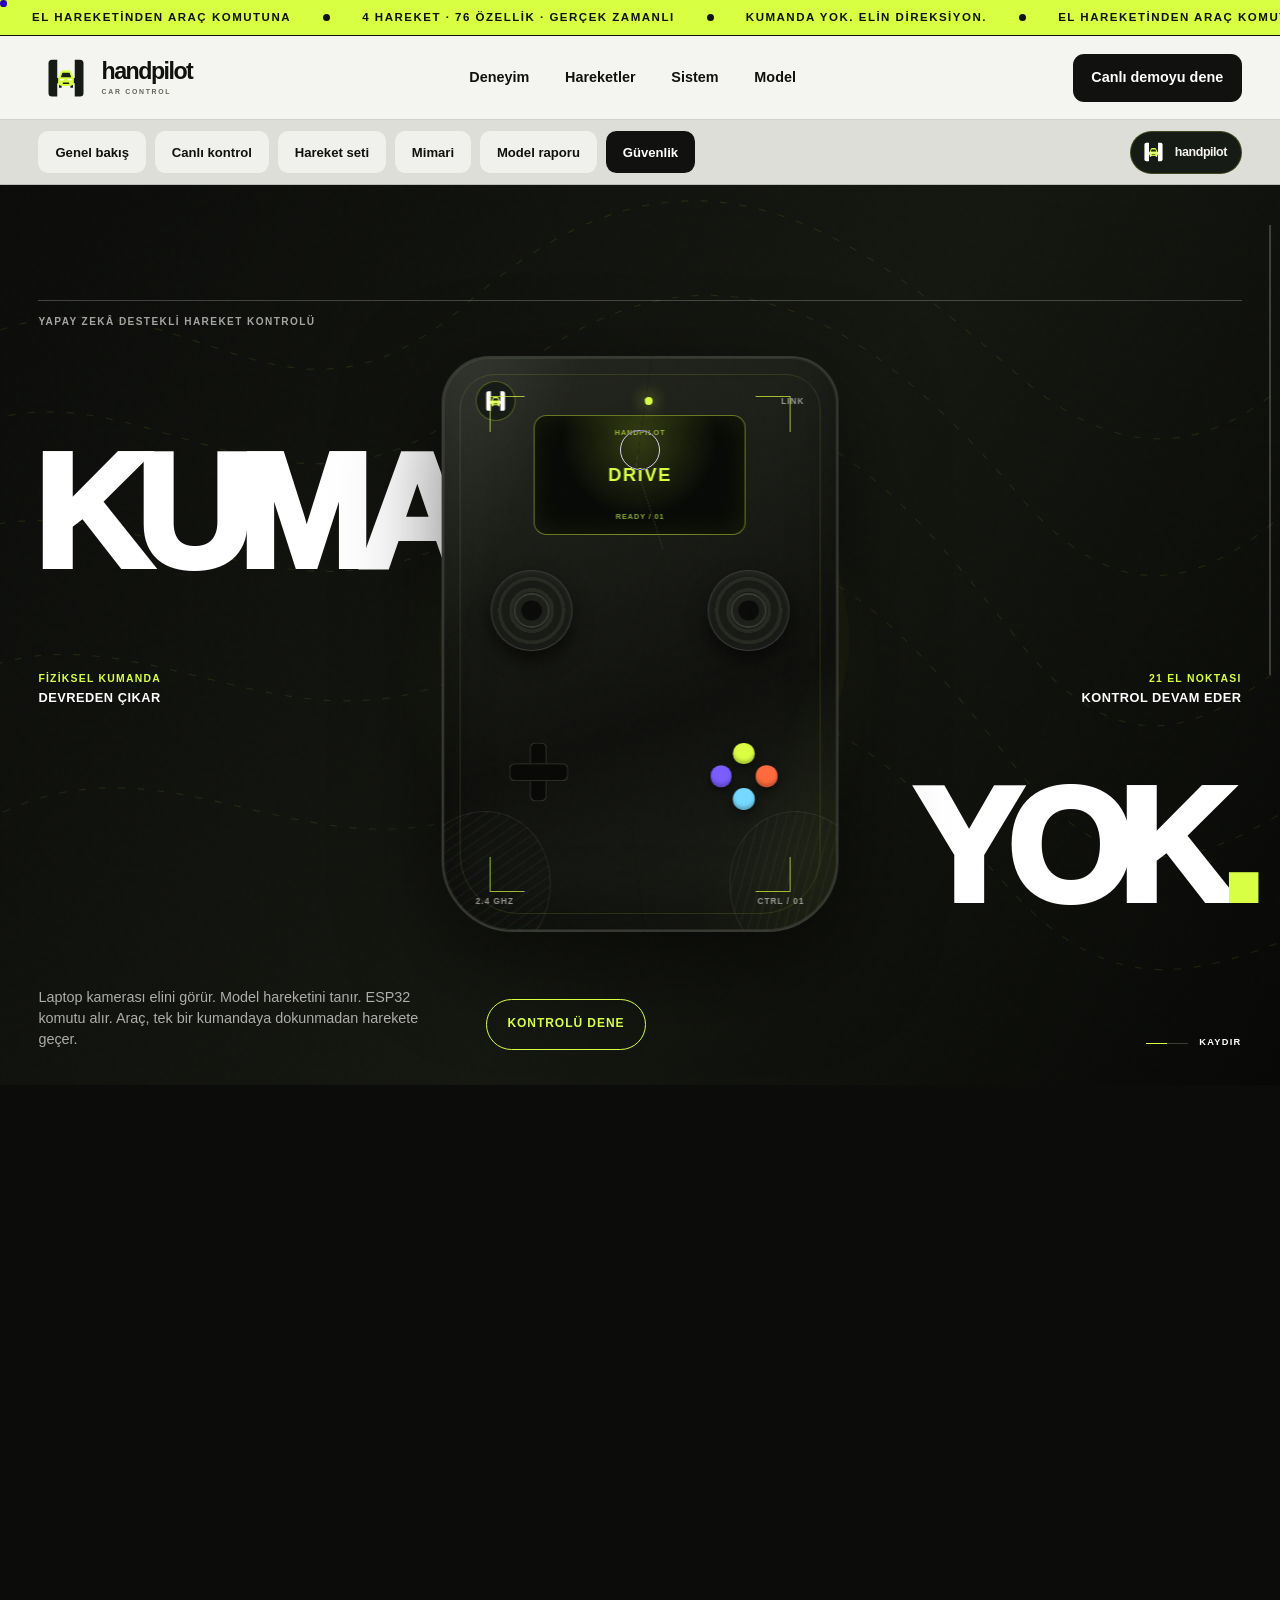
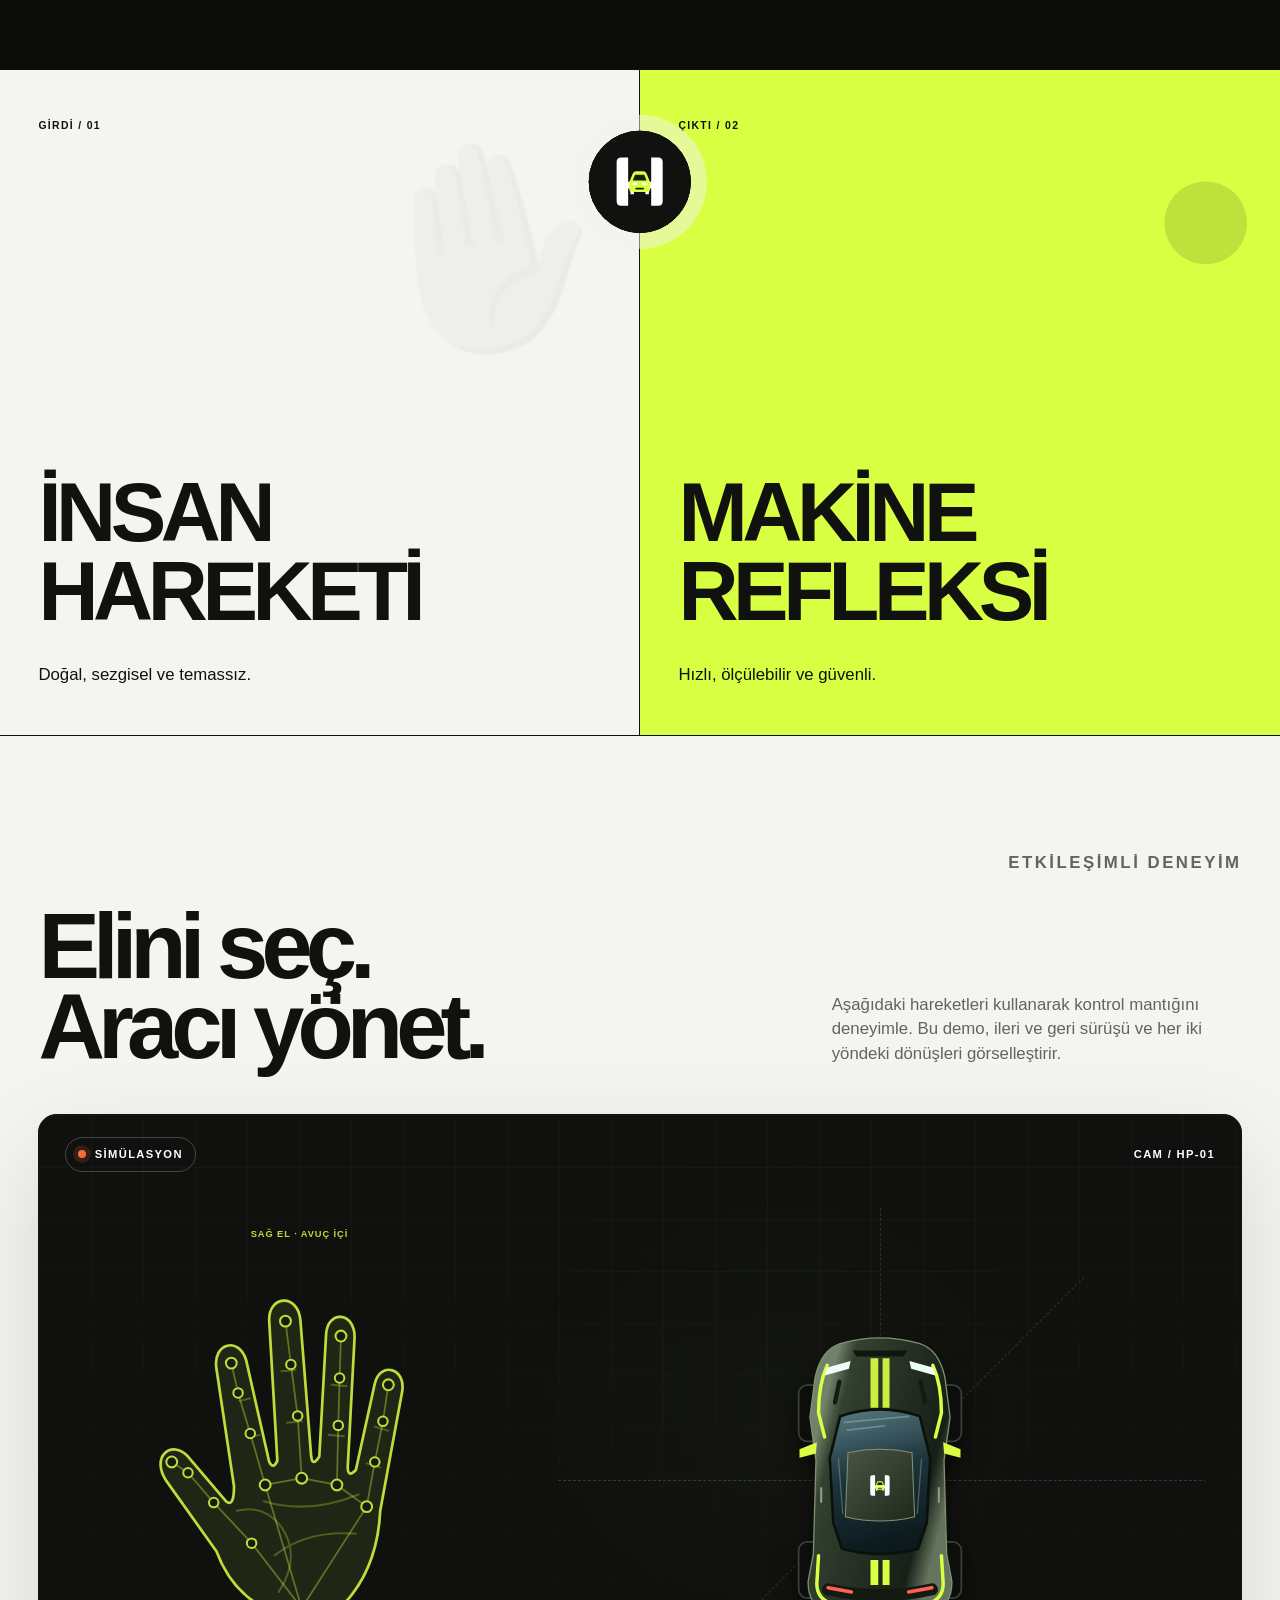
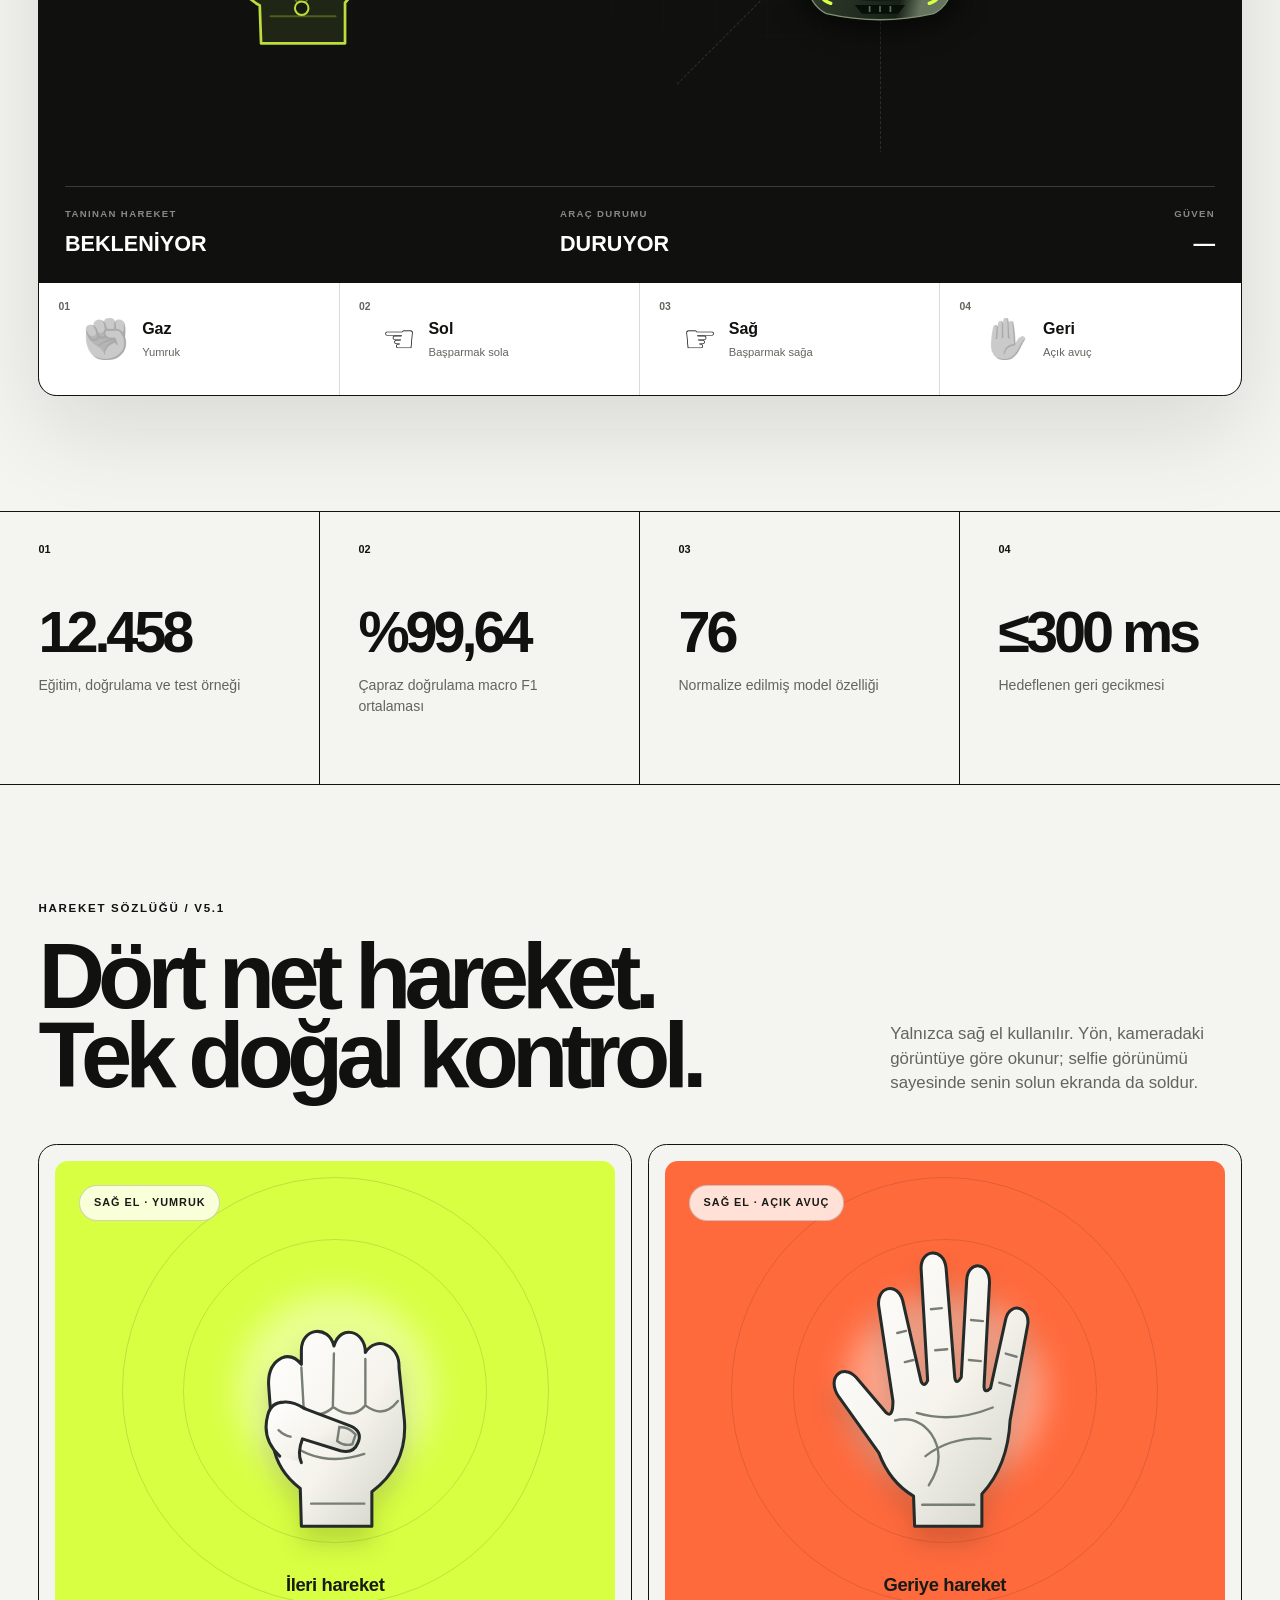
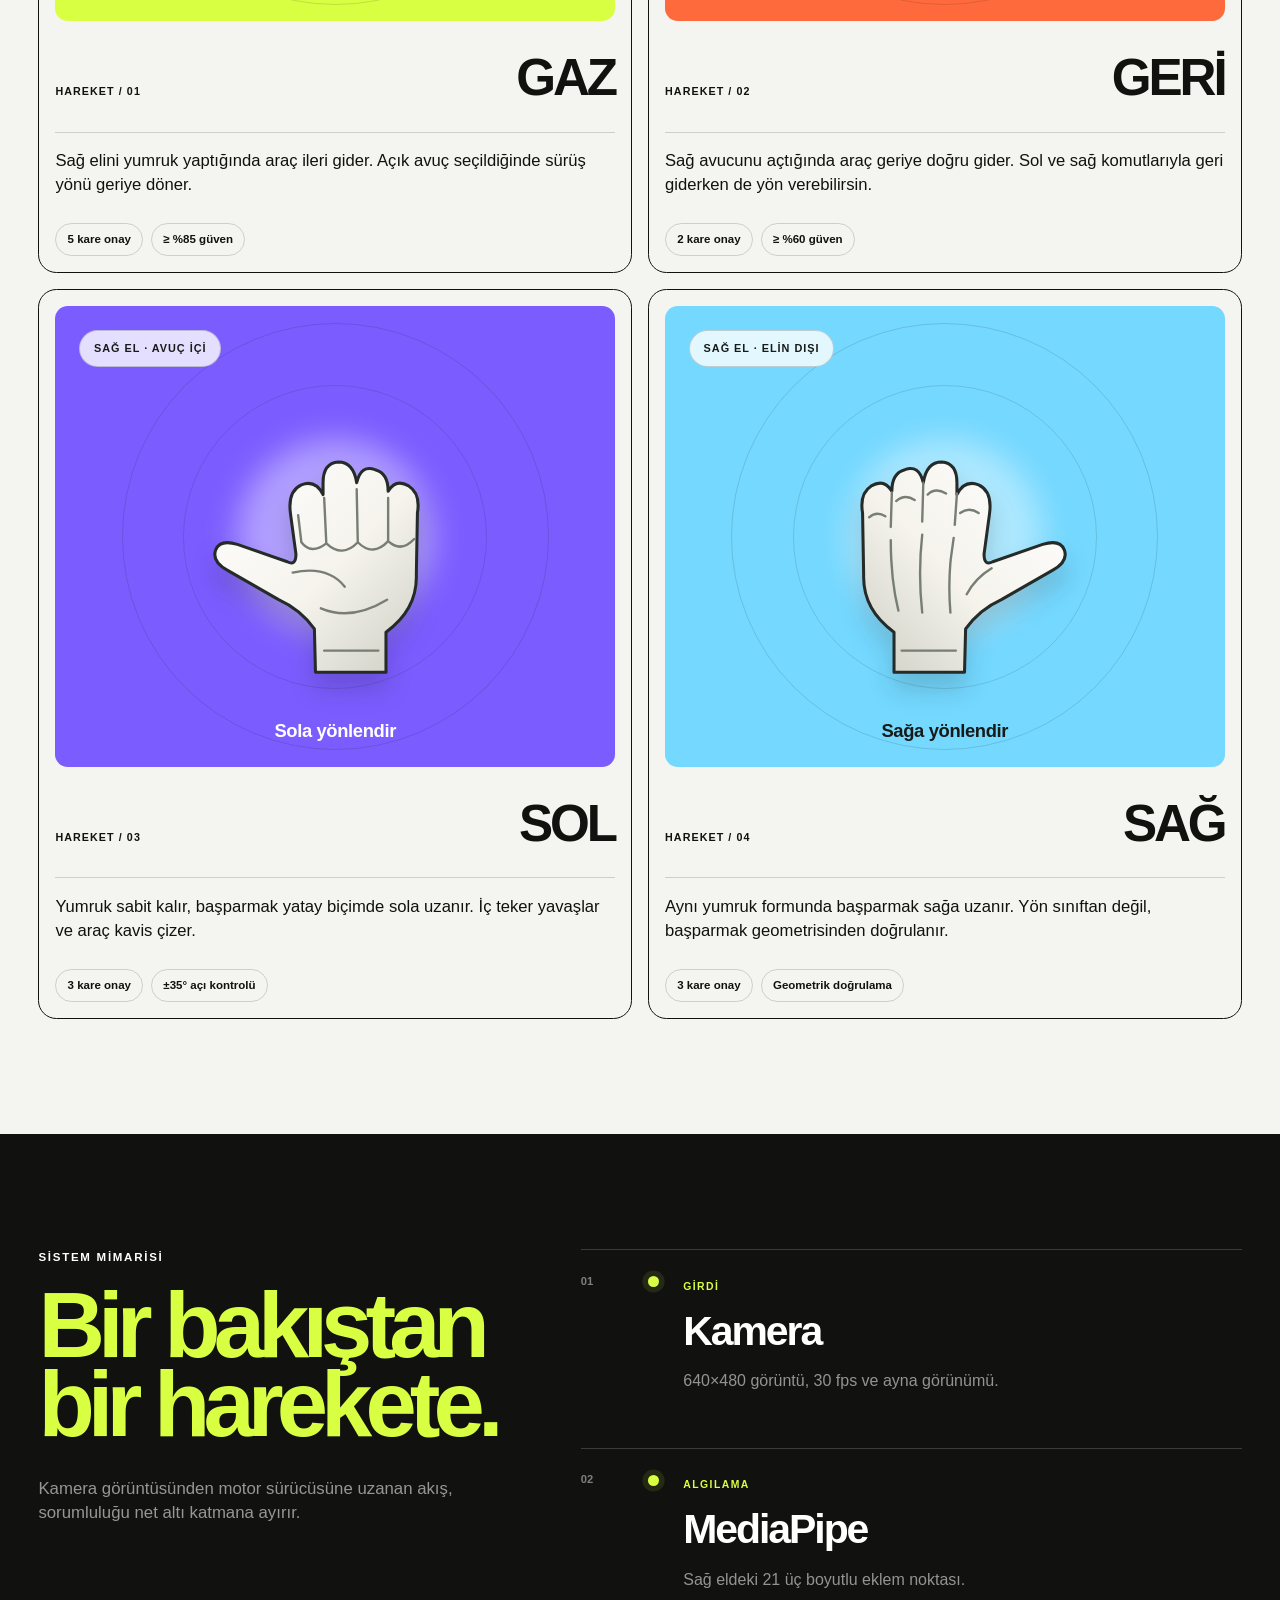
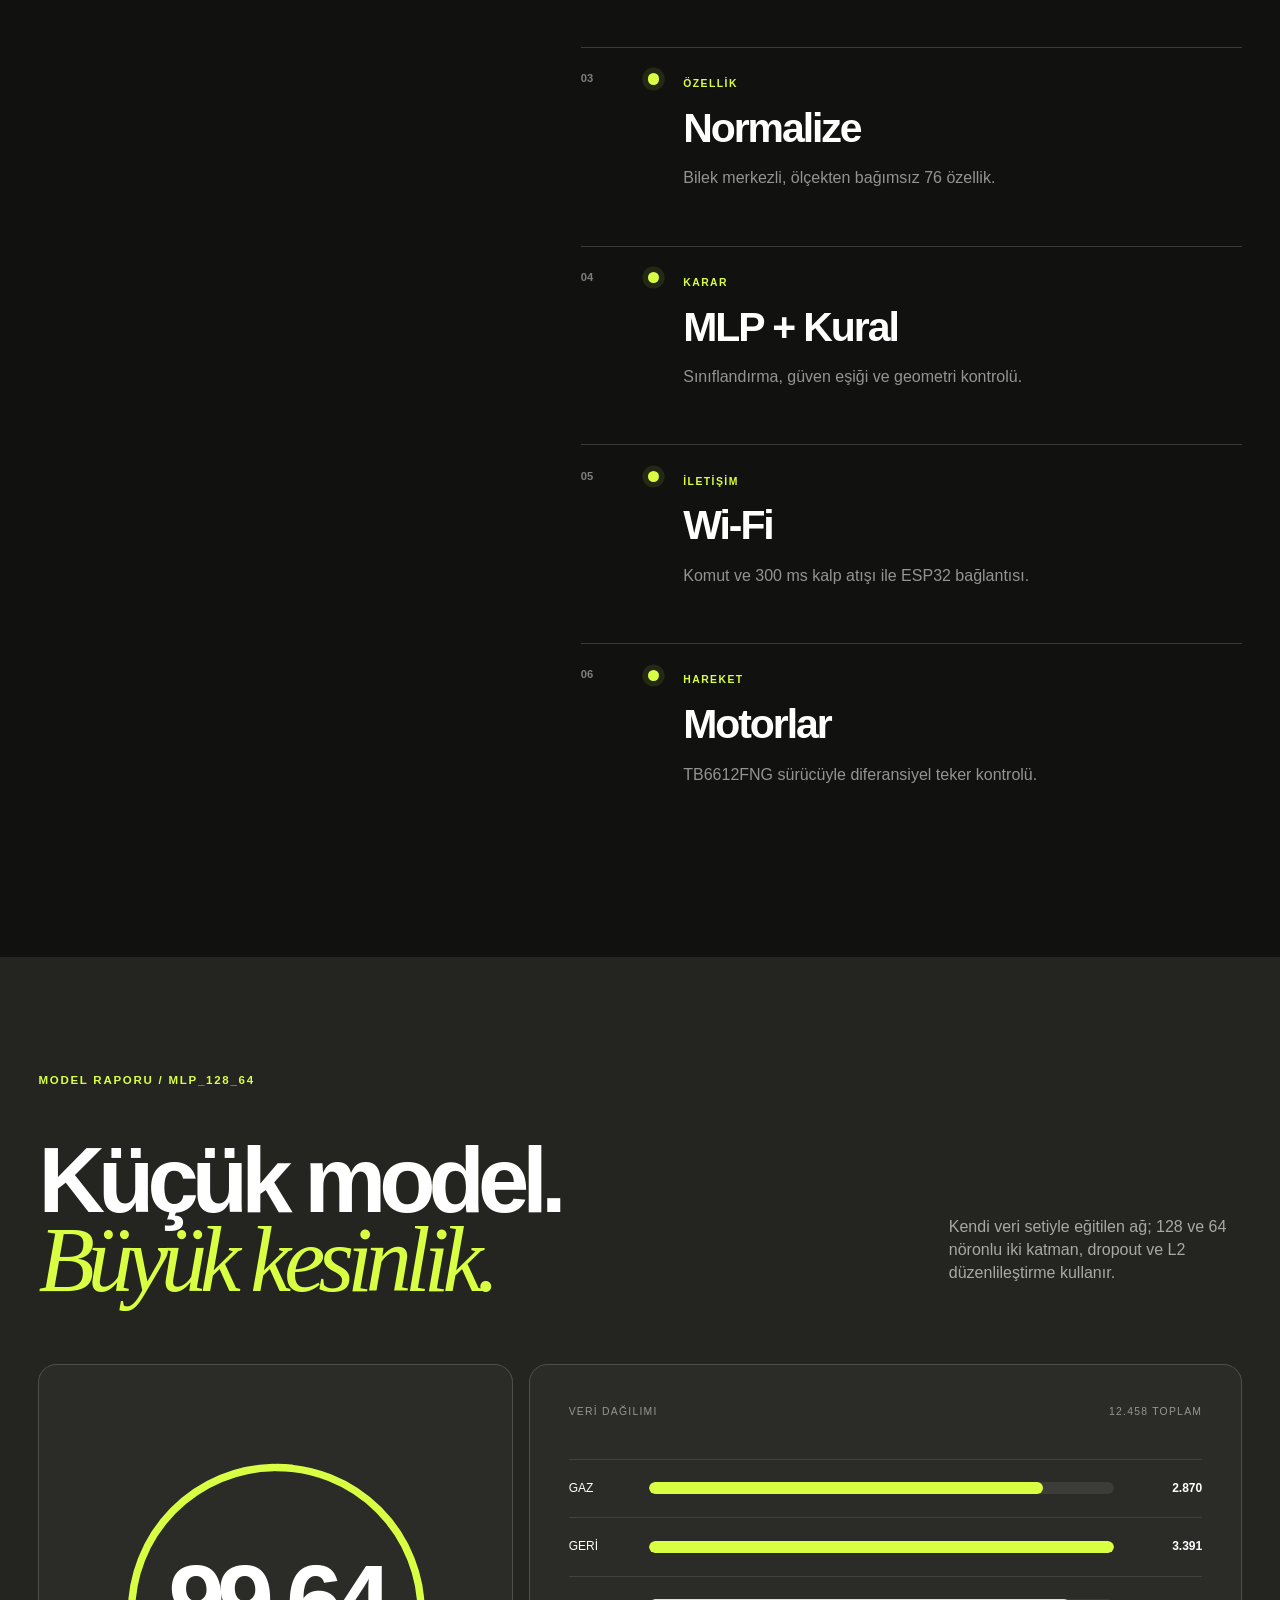
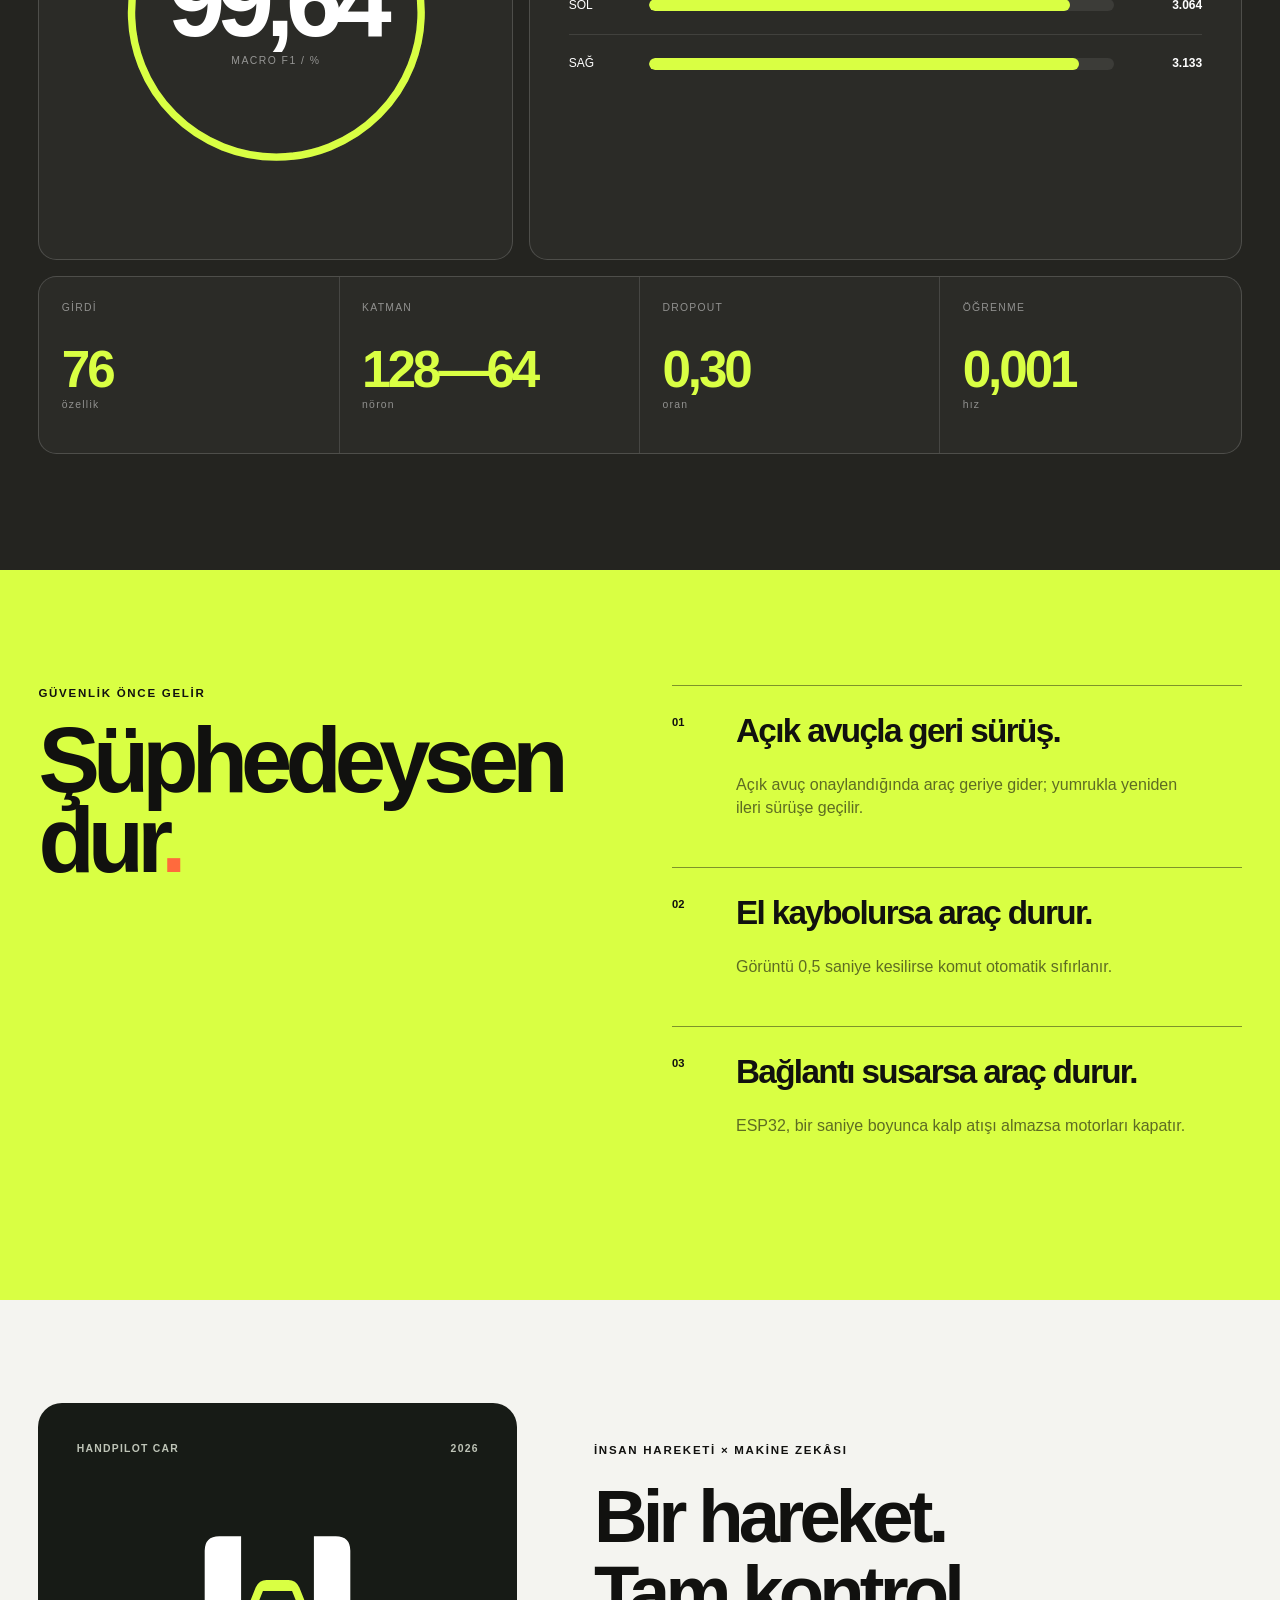
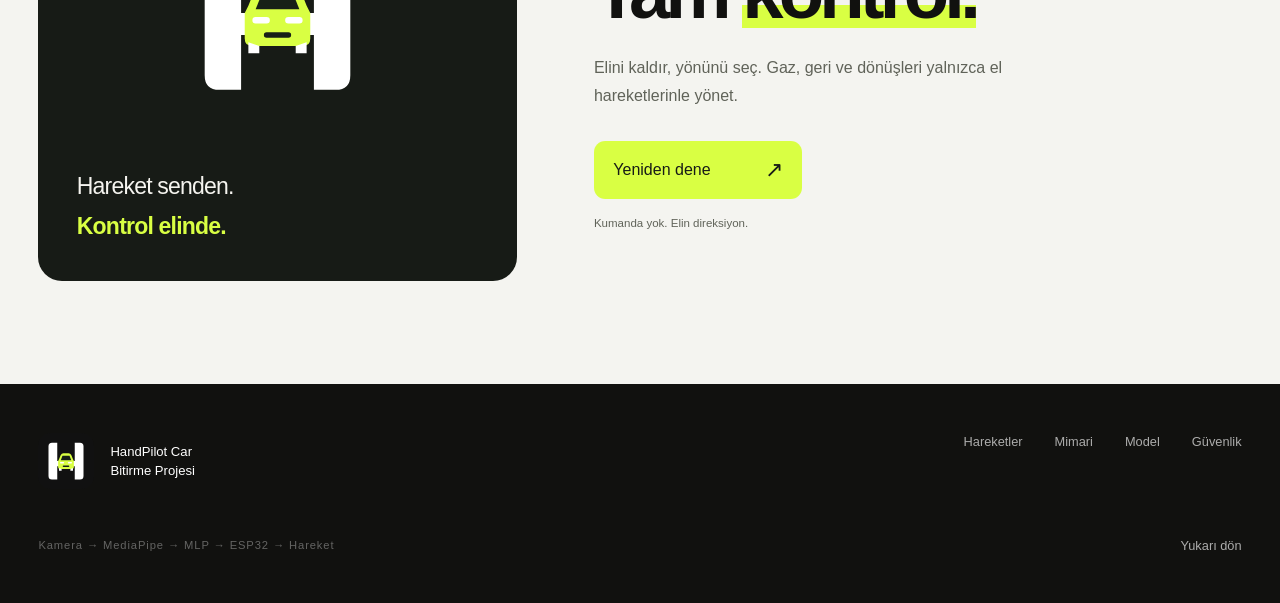
==== commit fd847e73: "Web arayüzü güncellendi: yeni logo, el çizimleri, araç görseli ve geri sürüş" ====
--- a/web-arayuzu/index.html
+++ b/web-arayuzu/index.html
@@ -1,404 +1,441 @@
-<!doctype html>
-<html lang="tr">
-  <head>
-    <meta charset="UTF-8" />
-    <meta name="viewport" content="width=device-width, initial-scale=1.0" />
-    <meta name="description" content="HandPilot Car — el hareketlerini gerçek zamanlı araç komutlarına dönüştüren yapay zekâ projesi." />
-    <meta name="theme-color" content="#d9ff43" />
-    <title>HandPilot Car — Kumanda Yok, Elin Direksiyon</title>
-    <link rel="icon" href="data:image/svg+xml,%3Csvg xmlns='http://www.w3.org/2000/svg' viewBox='0 0 64 64'%3E%3Crect width='64' height='64' rx='32' fill='%2311110f'/%3E%3Ctext x='32' y='39' text-anchor='middle' font-family='Arial' font-weight='900' font-size='22' fill='%23d9ff43'%3EHP%3C/text%3E%3C/svg%3E" />
-    <link rel="stylesheet" href="./styles.css?v=4" />
-    <script src="./app.js?v=4" defer></script>
-  </head>
-  <body id="top">
-    <a class="skip-link" href="#main">İçeriğe geç</a>
-
-    <div class="page-loader" aria-hidden="true">
-      <div class="page-loader__mark">HP</div>
-      <p>HAREKET SİSTEMİ BAŞLATILIYOR</p>
-      <div class="page-loader__bar"><i></i></div>
-    </div>
-    <div class="scroll-meter" aria-hidden="true"><i></i></div>
-    <div class="cursor-dot" aria-hidden="true"></div>
-    <div class="cursor-ring" aria-hidden="true"></div>
-
-    <div class="announcement" aria-label="Proje özeti">
-      <div class="announcement__track">
-        <span>EL HAREKETİNDEN ARAÇ KOMUTUNA</span><i></i>
-        <span>4 HAREKET · 76 ÖZELLİK · GERÇEK ZAMANLI</span><i></i>
-        <span>KUMANDA YOK. ELİN DİREKSİYON.</span><i></i>
-        <span aria-hidden="true">EL HAREKETİNDEN ARAÇ KOMUTUNA</span><i aria-hidden="true"></i>
-        <span aria-hidden="true">4 HAREKET · 76 ÖZELLİK · GERÇEK ZAMANLI</span><i aria-hidden="true"></i>
-      </div>
-    </div>
-
-    <header class="site-header">
-      <a class="brand" href="#top" aria-label="HandPilot ana sayfa">
-        <span class="brand__mark">HP</span>
-        <span class="brand__name">HANDPILOT<br />CAR</span>
-      </a>
-      <nav class="main-nav" aria-label="Ana menü">
-        <a href="#experience">Deneyim</a>
-        <a href="#gestures">Hareketler</a>
-        <a href="#system">Sistem</a>
-        <a href="#model">Model</a>
-      </nav>
-      <a class="header-cta" href="#experience">Canlı demoyu dene</a>
-      <button class="menu-toggle" type="button" aria-expanded="false" aria-controls="mobile-nav">
-        <span></span><span></span><span class="sr-only">Menüyü aç</span>
-      </button>
-      <nav class="mobile-nav" id="mobile-nav" aria-label="Mobil menü">
-        <a href="#experience">Deneyim</a>
-        <a href="#gestures">Hareketler</a>
-        <a href="#system">Sistem</a>
-        <a href="#model">Model</a>
-      </nav>
-    </header>
-
-    <div class="filter-rail" aria-label="Sayfa bölümleri">
-      <a class="filter-chip is-active" href="#top">Genel bakış</a>
-      <a class="filter-chip" href="#experience">Canlı kontrol</a>
-      <a class="filter-chip" href="#gestures">Hareket seti</a>
-      <a class="filter-chip" href="#system">Mimari</a>
-      <a class="filter-chip" href="#model">Model raporu</a>
-      <a class="filter-chip" href="#safety">Güvenlik</a>
-      <span class="filter-count">HPC / 01</span>
-    </div>
-
-    <main id="main">
-      <section class="hero-v2" aria-labelledby="hero-title">
-        <div class="hero-v2__sticky">
-          <div class="hero-v2__contours" aria-hidden="true">
-            <svg viewBox="0 0 1440 900" preserveAspectRatio="none">
-              <path d="M-80 180C190 28 292 302 526 118s412-94 614 68 328-6 420-92" />
-              <path d="M-110 284C120 112 296 402 546 210s430-78 602 102 298 2 388-54" />
-              <path d="M-140 402C96 212 298 510 574 320s408-48 574 138 288 6 382-32" />
-              <path d="M-120 542C116 344 320 634 590 454s394-48 554 130 278 36 392 0" />
-              <path d="M-90 684C166 478 350 748 610 594s378-34 528 112 270 50 410 18" />
-            </svg>
-          </div>
-
-          <div class="hero-v2__topline">
-            <p>YAPAY ZEKÂ DESTEKLİ HAREKET KONTROLÜ</p>
-            <p>HP / CONTROL CORE 01</p>
-          </div>
-
-          <h1 id="hero-title" class="hero-v2__title" aria-label="Kumanda yok">
-            <span class="hero-v2__word hero-v2__word--left">KUMANDA</span>
-            <span class="hero-v2__word hero-v2__word--right">YOK<span>.</span></span>
-          </h1>
-
-          <div class="hero-v2__object remote-stage" aria-hidden="true">
-            <div class="hero-v2__halo"></div>
-            <div class="remote-piece remote-piece--left">
-              <div class="remote-control">
-                <div class="remote-top"><b>HP</b><i></i><span>LINK</span></div>
-                <div class="remote-screen"><small>HANDPILOT</small><strong>DRIVE</strong><span>READY / 01</span></div>
-                <div class="remote-sticks"><i><b></b></i><i><b></b></i></div>
-                <div class="remote-dpad"><i></i><i></i></div>
-                <div class="remote-buttons"><i></i><i></i><i></i><i></i></div>
-                <div class="remote-grip remote-grip--left"></div><div class="remote-grip remote-grip--right"></div>
-                <div class="remote-footer"><span>2.4 GHZ</span><span>CTRL / 01</span></div>
-              </div>
-            </div>
-            <div class="remote-piece remote-piece--right">
-              <div class="remote-control">
-                <div class="remote-top"><b>HP</b><i></i><span>LINK</span></div>
-                <div class="remote-screen"><small>HANDPILOT</small><strong>DRIVE</strong><span>READY / 01</span></div>
-                <div class="remote-sticks"><i><b></b></i><i><b></b></i></div>
-                <div class="remote-dpad"><i></i><i></i></div>
-                <div class="remote-buttons"><i></i><i></i><i></i><i></i></div>
-                <div class="remote-grip remote-grip--left"></div><div class="remote-grip remote-grip--right"></div>
-                <div class="remote-footer"><span>2.4 GHZ</span><span>CTRL / 01</span></div>
-              </div>
-            </div>
-            <svg class="remote-crack" viewBox="0 0 80 520" preserveAspectRatio="none">
-              <path d="M43 0L31 92L52 148L29 211L48 270L25 332L45 398L34 520" />
-            </svg>
-            <div class="remote-fragments"><i></i><i></i><i></i><i></i><i></i><i></i></div>
-            <div class="hero-v2__reticle"><i></i><i></i><i></i><i></i></div>
-          </div>
-
-          <div class="hero-v2__meta hero-v2__meta--left">
-            <span>FİZİKSEL KUMANDA</span>
-            <strong>DEVREDEN ÇIKAR</strong>
-          </div>
-          <div class="hero-v2__meta hero-v2__meta--right">
-            <span>21 EL NOKTASI</span>
-            <strong>KONTROL DEVAM EDER</strong>
-          </div>
-
-          <div class="hero-v2__copy">
-            <p>Laptop kamerası elini görür. Model hareketini tanır. ESP32 komutu alır. Araç, tek bir kumandaya dokunmadan harekete geçer.</p>
-            <a class="hero-v2__link" href="#experience">Kontrolü dene</a>
-          </div>
-
-          <div class="hero-v2__scroll" aria-hidden="true"><i></i><span>KAYDIR</span></div>
-          <div class="hero-v2__shutter" aria-hidden="true"></div>
-        </div>
-      </section>
-
-      <section class="signal-bridge reveal" aria-label="El hareketinden araç komutuna dönüşüm">
-        <article class="signal-bridge__panel signal-bridge__panel--human">
-          <span>GİRDİ / 01</span>
-          <div class="signal-bridge__glyph">✋</div>
-          <h2>İNSAN<br />HAREKETİ</h2>
-          <p>Doğal, sezgisel ve temassız.</p>
-        </article>
-        <div class="signal-bridge__core" aria-hidden="true">
-          <i></i><i></i><i></i>
-          <b>HP</b>
-        </div>
-        <article class="signal-bridge__panel signal-bridge__panel--machine">
-          <span>ÇIKTI / 02</span>
-          <div class="signal-bridge__glyph">●</div>
-          <h2>MAKİNE<br />REFLEKSİ</h2>
-          <p>Hızlı, ölçülebilir ve güvenli.</p>
-        </article>
-      </section>
-
-      <section class="experience section-pad" id="experience" aria-labelledby="experience-title">
-        <div class="section-heading reveal">
-          <p class="eyebrow">ETKİLEŞİMLİ DENEYİM</p>
-          <h2 id="experience-title">Elini seç.<br />Aracı yönet.</h2>
-          <p>Aşağıdaki hareketleri kullanarak kontrol mantığını deneyimle. Bu demo, projenin mandallı gaz ve öncelikli fren davranışını görselleştirir.</p>
-        </div>
-
-        <div class="control-lab reveal">
-          <div class="lab-screen" data-state="idle">
-            <div class="lab-grid" aria-hidden="true"></div>
-            <div class="lab-hud lab-hud--top">
-              <span class="live-pill"><i></i> SİMÜLASYON</span>
-              <span>CAM / HP-01</span>
-            </div>
-
-            <div class="hand-map" aria-hidden="true">
-              <svg viewBox="0 0 260 300">
-                <g class="hand-lines">
-                  <path d="M126 266L112 218L88 174L72 128L64 74M112 218L119 158L118 94L120 37M112 218L150 167L163 103L168 45M112 218L177 184L202 132L218 80M112 218L190 213L226 182L248 143M112 218L182 252" />
-                </g>
-                <g class="hand-points">
-                  <circle cx="126" cy="266" r="7"/><circle cx="112" cy="218" r="6"/>
-                  <circle cx="88" cy="174" r="5"/><circle cx="72" cy="128" r="5"/><circle cx="64" cy="74" r="7"/>
-                  <circle cx="119" cy="158" r="5"/><circle cx="118" cy="94" r="5"/><circle cx="120" cy="37" r="7"/>
-                  <circle cx="150" cy="167" r="5"/><circle cx="163" cy="103" r="5"/><circle cx="168" cy="45" r="7"/>
-                  <circle cx="177" cy="184" r="5"/><circle cx="202" cy="132" r="5"/><circle cx="218" cy="80" r="7"/>
-                  <circle cx="190" cy="213" r="5"/><circle cx="226" cy="182" r="5"/><circle cx="248" cy="143" r="7"/>
-                  <circle cx="182" cy="252" r="5"/>
-                </g>
-              </svg>
-            </div>
-
-            <div class="car-zone" aria-hidden="true">
-              <div class="path-line"></div>
-              <div class="car">
-                <span class="car__wheel car__wheel--tl"></span>
-                <span class="car__wheel car__wheel--tr"></span>
-                <span class="car__wheel car__wheel--bl"></span>
-                <span class="car__wheel car__wheel--br"></span>
-                <span class="car__body"><b>HP</b><i></i></span>
-              </div>
-            </div>
-
-            <div class="lab-hud lab-hud--bottom">
-              <div>
-                <small>TANINAN HAREKET</small>
-                <strong id="detected-gesture">BEKLENİYOR</strong>
-              </div>
-              <div>
-                <small>ARAÇ DURUMU</small>
-                <strong id="vehicle-state">DURUYOR</strong>
-              </div>
-              <div class="confidence-wrap">
-                <small>GÜVEN</small>
-                <strong id="confidence-value">—</strong>
-              </div>
-            </div>
-          </div>
-
-          <div class="gesture-controls" role="group" aria-label="Araç hareket simülasyonu">
-            <button class="gesture-button" type="button" data-gesture="gas">
-              <span class="gesture-button__index">01</span>
-              <span class="gesture-button__icon">✊</span>
-              <span><b>Gaz</b><small>Yumruk</small></span>
-            </button>
-            <button class="gesture-button" type="button" data-gesture="left">
-              <span class="gesture-button__index">02</span>
-              <span class="gesture-button__icon">☜</span>
-              <span><b>Sol</b><small>Başparmak sola</small></span>
-            </button>
-            <button class="gesture-button" type="button" data-gesture="right">
-              <span class="gesture-button__index">03</span>
-              <span class="gesture-button__icon">☞</span>
-              <span><b>Sağ</b><small>Başparmak sağa</small></span>
-            </button>
-            <button class="gesture-button gesture-button--stop" type="button" data-gesture="brake">
-              <span class="gesture-button__index">04</span>
-              <span class="gesture-button__icon">✋</span>
-              <span><b>Fren</b><small>Açık avuç</small></span>
-            </button>
-          </div>
-        </div>
-      </section>
-
-      <section class="stats" aria-label="Proje metrikleri">
-        <article class="stat reveal">
-          <span>01</span><strong data-count="12458">12.458</strong><p>Eğitim, doğrulama ve test örneği</p>
-        </article>
-        <article class="stat reveal">
-          <span>02</span><strong>%99,64</strong><p>Çapraz doğrulama macro F1 ortalaması</p>
-        </article>
-        <article class="stat reveal">
-          <span>03</span><strong>76</strong><p>Normalize edilmiş model özelliği</p>
-        </article>
-        <article class="stat reveal">
-          <span>04</span><strong>≤300 ms</strong><p>Hedeflenen fren gecikmesi</p>
-        </article>
-      </section>
-
-      <section class="gestures section-pad" id="gestures" aria-labelledby="gestures-title">
-        <div class="section-heading section-heading--row reveal">
-          <div>
-            <p class="eyebrow">HAREKET SÖZLÜĞÜ / V5.1</p>
-            <h2 id="gestures-title">Dört net hareket.<br />Tek doğal kontrol.</h2>
-          </div>
-          <p>Yalnızca sağ el kullanılır. Yön, kameradaki görüntüye göre okunur; selfie görünümü sayesinde senin solun ekranda da soldur.</p>
-        </div>
-
-        <div class="gesture-grid">
-          <article class="gesture-card gesture-card--gas reveal">
-            <div class="gesture-card__visual"><span>✊</span><i></i></div>
-            <div class="gesture-card__head"><small>HAREKET / 01</small><b>GAZ</b></div>
-            <p>Yumruk bir kez onaylanınca araç hareket eder ve açık avuç gelene kadar sürüş mandalı açık kalır.</p>
-            <ul><li>5 kare onay</li><li>≥ %85 güven</li></ul>
-          </article>
-          <article class="gesture-card gesture-card--brake reveal">
-            <div class="gesture-card__visual"><span>✋</span><i></i></div>
-            <div class="gesture-card__head"><small>HAREKET / 02</small><b>FREN</b></div>
-            <p>Açık avuç bütün komutların önüne geçer. Durmak hızlı, kalkmak ise bilinçli olarak daha temkinlidir.</p>
-            <ul><li>2 kare onay</li><li>≥ %60 güven</li></ul>
-          </article>
-          <article class="gesture-card gesture-card--left reveal">
-            <div class="gesture-card__visual"><span>☜</span><i></i></div>
-            <div class="gesture-card__head"><small>HAREKET / 03</small><b>SOL</b></div>
-            <p>Yumruk sabit kalır, başparmak yatay biçimde sola uzanır. İç teker yavaşlar ve araç kavis çizer.</p>
-            <ul><li>3 kare onay</li><li>±35° açı kontrolü</li></ul>
-          </article>
-          <article class="gesture-card gesture-card--right reveal">
-            <div class="gesture-card__visual"><span>☞</span><i></i></div>
-            <div class="gesture-card__head"><small>HAREKET / 04</small><b>SAĞ</b></div>
-            <p>Aynı yumruk formunda başparmak sağa uzanır. Yön sınıftan değil, başparmak geometrisinden doğrulanır.</p>
-            <ul><li>3 kare onay</li><li>Geometrik doğrulama</li></ul>
-          </article>
-        </div>
-      </section>
-
-      <section class="system section-pad" id="system" aria-labelledby="system-title">
-        <div class="system__intro reveal">
-          <p class="eyebrow">SİSTEM MİMARİSİ</p>
-          <h2 id="system-title">Bir bakıştan<br />bir harekete.</h2>
-          <p>Kamera görüntüsünden motor sürücüsüne uzanan akış, sorumluluğu net altı katmana ayırır.</p>
-        </div>
-
-        <ol class="system-flow">
-          <li class="flow-step reveal">
-            <span class="flow-step__num">01</span><i class="flow-step__pulse"></i>
-            <div><small>GİRDİ</small><h3>Kamera</h3><p>640×480 görüntü, 30 fps ve ayna görünümü.</p></div>
-          </li>
-          <li class="flow-step reveal">
-            <span class="flow-step__num">02</span><i class="flow-step__pulse"></i>
-            <div><small>ALGILAMA</small><h3>MediaPipe</h3><p>Sağ eldeki 21 üç boyutlu eklem noktası.</p></div>
-          </li>
-          <li class="flow-step reveal">
-            <span class="flow-step__num">03</span><i class="flow-step__pulse"></i>
-            <div><small>ÖZELLİK</small><h3>Normalize</h3><p>Bilek merkezli, ölçekten bağımsız 76 özellik.</p></div>
-          </li>
-          <li class="flow-step reveal">
-            <span class="flow-step__num">04</span><i class="flow-step__pulse"></i>
-            <div><small>KARAR</small><h3>MLP + Kural</h3><p>Sınıflandırma, güven eşiği ve geometri kontrolü.</p></div>
-          </li>
-          <li class="flow-step reveal">
-            <span class="flow-step__num">05</span><i class="flow-step__pulse"></i>
-            <div><small>İLETİŞİM</small><h3>Wi‑Fi</h3><p>Komut ve 300 ms kalp atışı ile ESP32 bağlantısı.</p></div>
-          </li>
-          <li class="flow-step reveal">
-            <span class="flow-step__num">06</span><i class="flow-step__pulse"></i>
-            <div><small>HAREKET</small><h3>Motorlar</h3><p>TB6612FNG sürücüyle diferansiyel teker kontrolü.</p></div>
-          </li>
-        </ol>
-      </section>
-
-      <section class="model" id="model" aria-labelledby="model-title">
-        <div class="model__header section-pad reveal">
-          <p class="eyebrow">MODEL RAPORU / MLP_128_64</p>
-          <h2 id="model-title">Küçük model.<br /><em>Büyük kesinlik.</em></h2>
-          <div class="model__summary">
-            <p>Kendi veri setiyle eğitilen ağ; 128 ve 64 nöronlu iki katman, dropout ve L2 düzenlileştirme kullanır.</p>
-            <span>RUN / 8EEAC3405E5C9FE6</span>
-          </div>
-        </div>
-
-        <div class="model-grid section-pad">
-          <div class="score-ring reveal" aria-label="Yüzde 99,64 macro F1">
-            <svg viewBox="0 0 240 240" aria-hidden="true">
-              <circle class="score-ring__track" cx="120" cy="120" r="98"></circle>
-              <circle class="score-ring__value" cx="120" cy="120" r="98"></circle>
-            </svg>
-            <div><strong>99,64</strong><span>MACRO F1 / %</span></div>
-          </div>
-
-          <div class="class-bars reveal" aria-label="Veri seti sınıf dağılımı">
-            <div class="class-bars__head"><span>VERİ DAĞILIMI</span><span>12.458 TOPLAM</span></div>
-            <div class="bar-row"><span>GAZ</span><i><b style="--w: 84.6%"></b></i><strong>2.870</strong></div>
-            <div class="bar-row"><span>FREN</span><i><b style="--w: 100%"></b></i><strong>3.391</strong></div>
-            <div class="bar-row"><span>SOL</span><i><b style="--w: 90.4%"></b></i><strong>3.064</strong></div>
-            <div class="bar-row"><span>SAĞ</span><i><b style="--w: 92.4%"></b></i><strong>3.133</strong></div>
-          </div>
-
-          <div class="model-specs reveal">
-            <div><span>GİRDİ</span><strong>76</strong><small>özellik</small></div>
-            <div><span>KATMAN</span><strong>128—64</strong><small>nöron</small></div>
-            <div><span>DROPOUT</span><strong>0,30</strong><small>oran</small></div>
-            <div><span>ÖĞRENME</span><strong>0,001</strong><small>hız</small></div>
-          </div>
-        </div>
-      </section>
-
-      <section class="safety section-pad" id="safety" aria-labelledby="safety-title">
-        <div class="safety__title reveal">
-          <p class="eyebrow">GÜVENLİK ÖNCE GELİR</p>
-          <h2 id="safety-title">Şüphedeysen<br />dur<span>.</span></h2>
-        </div>
-        <div class="safety__rules">
-          <article class="reveal"><span>01</span><h3>Fren her zaman kazanır.</h3><p>Açık avuç onaylandığı anda sürüş mandalı kapanır.</p></article>
-          <article class="reveal"><span>02</span><h3>El kaybolursa araç durur.</h3><p>Görüntü 0,5 saniye kesilirse komut otomatik sıfırlanır.</p></article>
-          <article class="reveal"><span>03</span><h3>Bağlantı susarsa araç durur.</h3><p>ESP32, bir saniye boyunca kalp atışı almazsa motorları kapatır.</p></article>
-        </div>
-      </section>
-
-      <section class="closing section-pad" aria-labelledby="closing-title">
-        <div class="closing__badge reveal">HPC<br /><span>2026</span></div>
-        <div class="closing__copy reveal">
-          <p class="eyebrow">İNSAN HAREKETİ × MAKİNE ZEKÂSI</p>
-          <h2 id="closing-title">Direksiyon artık<br />avuçlarının içinde.</h2>
-          <a class="primary-button" href="#experience">Deneyimi yeniden başlat</a>
-        </div>
-      </section>
-    </main>
-
-    <footer class="site-footer section-pad">
-      <div class="site-footer__brand">
-        <span class="brand__mark">HP</span>
-        <p>HandPilot Car<br />Bitirme Projesi</p>
-      </div>
-      <div class="site-footer__links">
-        <a href="#gestures">Hareketler</a>
-        <a href="#system">Mimari</a>
-        <a href="#model">Model</a>
-        <a href="#safety">Güvenlik</a>
-      </div>
-      <p class="site-footer__note">Kamera → MediaPipe → MLP → ESP32 → Hareket</p>
-      <a class="back-top" href="#top">Yukarı dön</a>
-    </footer>
-  </body>
-</html>
+<!doctype html>
+<html lang="tr">
+  <head>
+    <meta charset="UTF-8" />
+    <meta name="viewport" content="width=device-width, initial-scale=1.0" />
+    <meta name="description" content="HandPilot Car — el hareketlerini gerçek zamanlı araç komutlarına dönüştüren yapay zekâ projesi." />
+    <meta name="theme-color" content="#d9ff43" />
+    <title>HandPilot Car — Kumanda Yok, Elin Direksiyon</title>
+    <link rel="icon" type="image/svg+xml" href="./assets/brand/favicon.svg?v=8" />
+    <link rel="stylesheet" href="./styles.css?v=27" />
+    <script src="./app.js?v=10" defer></script>
+  </head>
+  <body id="top">
+    <a class="skip-link" href="#main">İçeriğe geç</a>
+
+    <div class="page-loader" aria-hidden="true">
+      <div class="page-loader__mark"><img src="./assets/brand/handpilot-mark-light.svg?v=8" alt="HandPilot" width="64" height="64" /></div>
+      <p>HAREKET SİSTEMİ BAŞLATILIYOR</p>
+      <div class="page-loader__bar"><i></i></div>
+    </div>
+    <div class="scroll-meter" aria-hidden="true"><i></i></div>
+    <div class="cursor-dot" aria-hidden="true"></div>
+    <div class="cursor-ring" aria-hidden="true"></div>
+
+    <div class="announcement" aria-label="Proje özeti">
+      <div class="announcement__track">
+        <span>EL HAREKETİNDEN ARAÇ KOMUTUNA</span><i></i>
+        <span>4 HAREKET · 76 ÖZELLİK · GERÇEK ZAMANLI</span><i></i>
+        <span>KUMANDA YOK. ELİN DİREKSİYON.</span><i></i>
+        <span aria-hidden="true">EL HAREKETİNDEN ARAÇ KOMUTUNA</span><i aria-hidden="true"></i>
+        <span aria-hidden="true">4 HAREKET · 76 ÖZELLİK · GERÇEK ZAMANLI</span><i aria-hidden="true"></i>
+      </div>
+    </div>
+
+    <header class="site-header">
+      <a class="brand" href="#top" aria-label="HandPilot ana sayfa">
+        <span class="brand__mark"><img src="./assets/brand/handpilot-mark.svg?v=8" alt="" width="64" height="64" /></span>
+        <span class="brand__name"><strong>hand<span>pilot</span></strong><small>CAR CONTROL</small></span>
+      </a>
+      <nav class="main-nav" aria-label="Ana menü">
+        <a href="#experience">Deneyim</a>
+        <a href="#gestures">Hareketler</a>
+        <a href="#system">Sistem</a>
+        <a href="#model">Model</a>
+      </nav>
+      <a class="header-cta" href="#experience">Canlı demoyu dene</a>
+      <button class="menu-toggle" type="button" aria-expanded="false" aria-controls="mobile-nav">
+        <span></span><span></span><span class="sr-only">Menüyü aç</span>
+      </button>
+      <nav class="mobile-nav" id="mobile-nav" aria-label="Mobil menü">
+        <a href="#experience">Deneyim</a>
+        <a href="#gestures">Hareketler</a>
+        <a href="#system">Sistem</a>
+        <a href="#model">Model</a>
+      </nav>
+    </header>
+
+    <div class="filter-rail" aria-label="Sayfa bölümleri">
+      <a class="filter-chip is-active" href="#top">Genel bakış</a>
+      <a class="filter-chip" href="#experience">Canlı kontrol</a>
+      <a class="filter-chip" href="#gestures">Hareket seti</a>
+      <a class="filter-chip" href="#system">Mimari</a>
+      <a class="filter-chip" href="#model">Model raporu</a>
+      <a class="filter-chip" href="#safety">Güvenlik</a>
+      <span class="filter-count" aria-label="HandPilot"><img src="./assets/brand/handpilot-mark-light.svg?v=8" alt="" width="32" height="32" /><span>handpilot</span></span>
+    </div>
+
+    <main id="main">
+      <section class="hero-v2" aria-labelledby="hero-title">
+        <div class="hero-v2__sticky">
+          <div class="hero-v2__contours" aria-hidden="true">
+            <svg viewBox="0 0 1440 900" preserveAspectRatio="none">
+              <path d="M-80 180C190 28 292 302 526 118s412-94 614 68 328-6 420-92" />
+              <path d="M-110 284C120 112 296 402 546 210s430-78 602 102 298 2 388-54" />
+              <path d="M-140 402C96 212 298 510 574 320s408-48 574 138 288 6 382-32" />
+              <path d="M-120 542C116 344 320 634 590 454s394-48 554 130 278 36 392 0" />
+              <path d="M-90 684C166 478 350 748 610 594s378-34 528 112 270 50 410 18" />
+            </svg>
+          </div>
+
+          <div class="hero-v2__topline">
+            <p>YAPAY ZEKÂ DESTEKLİ HAREKET KONTROLÜ</p>
+          </div>
+
+          <h1 id="hero-title" class="hero-v2__title" aria-label="Kumanda yok">
+            <span class="hero-v2__word hero-v2__word--left">KUMANDA</span>
+            <span class="hero-v2__word hero-v2__word--right">YOK<span>.</span></span>
+          </h1>
+
+          <div class="hero-v2__object remote-stage" aria-hidden="true">
+            <div class="hero-v2__halo"></div>
+            <div class="remote-piece remote-piece--left">
+              <div class="remote-control">
+                <div class="remote-top"><b><img src="./assets/brand/handpilot-mark-light.svg?v=8" alt="HandPilot" width="64" height="64" /></b><i></i><span>LINK</span></div>
+                <div class="remote-screen"><small>HANDPILOT</small><strong>DRIVE</strong><span>READY / 01</span></div>
+                <div class="remote-sticks"><i><b></b></i><i><b></b></i></div>
+                <div class="remote-dpad"><i></i><i></i></div>
+                <div class="remote-buttons"><i></i><i></i><i></i><i></i></div>
+                <div class="remote-grip remote-grip--left"></div><div class="remote-grip remote-grip--right"></div>
+                <div class="remote-footer"><span>2.4 GHZ</span><span>CTRL / 01</span></div>
+              </div>
+            </div>
+            <div class="remote-piece remote-piece--right">
+              <div class="remote-control">
+                <div class="remote-top"><b><img src="./assets/brand/handpilot-mark-light.svg?v=8" alt="HandPilot" width="64" height="64" /></b><i></i><span>LINK</span></div>
+                <div class="remote-screen"><small>HANDPILOT</small><strong>DRIVE</strong><span>READY / 01</span></div>
+                <div class="remote-sticks"><i><b></b></i><i><b></b></i></div>
+                <div class="remote-dpad"><i></i><i></i></div>
+                <div class="remote-buttons"><i></i><i></i><i></i><i></i></div>
+                <div class="remote-grip remote-grip--left"></div><div class="remote-grip remote-grip--right"></div>
+                <div class="remote-footer"><span>2.4 GHZ</span><span>CTRL / 01</span></div>
+              </div>
+            </div>
+            <svg class="remote-crack" viewBox="0 0 80 520" preserveAspectRatio="none">
+              <path d="M43 0L31 92L52 148L29 211L48 270L25 332L45 398L34 520" />
+            </svg>
+            <div class="remote-fragments"><i></i><i></i><i></i><i></i><i></i><i></i></div>
+            <div class="hero-v2__reticle"><i></i><i></i><i></i><i></i></div>
+          </div>
+
+          <div class="hero-v2__meta hero-v2__meta--left">
+            <span>FİZİKSEL KUMANDA</span>
+            <strong>DEVREDEN ÇIKAR</strong>
+          </div>
+          <div class="hero-v2__meta hero-v2__meta--right">
+            <span>21 EL NOKTASI</span>
+            <strong>KONTROL DEVAM EDER</strong>
+          </div>
+
+          <div class="hero-v2__copy">
+            <p>Laptop kamerası elini görür. Model hareketini tanır. ESP32 komutu alır. Araç, tek bir kumandaya dokunmadan harekete geçer.</p>
+            <a class="hero-v2__link" href="#experience">Kontrolü dene</a>
+          </div>
+
+          <div class="hero-v2__scroll" aria-hidden="true"><i></i><span>KAYDIR</span></div>
+          <div class="hero-v2__shutter" aria-hidden="true"></div>
+        </div>
+      </section>
+
+      <section id="hareketten-komuta" class="signal-bridge is-visible" aria-label="El hareketinden araç komutuna dönüşüm">
+        <article class="signal-bridge__panel signal-bridge__panel--human">
+          <span>GİRDİ / 01</span>
+          <div class="signal-bridge__glyph">✋</div>
+          <h2>İNSAN<br />HAREKETİ</h2>
+          <p>Doğal, sezgisel ve temassız.</p>
+        </article>
+        <div class="signal-bridge__core" aria-hidden="true">
+          <i></i><i></i><i></i>
+          <svg class="signal-bridge__logo" width="64" height="64" aria-hidden="true" xmlns="http://www.w3.org/2000/svg" viewBox="0 0 64 64" fill="none"><title>HandPilot — H ve araç</title><path d="M12 15Q12 11 16 11H22V53H16Q12 53 12 49ZM42 11H48Q52 11 52 15V49Q52 53 48 53H42Z" fill="#ffffff"/><path d="M20 32H24V38H20ZM40 32H44V38H40Z" fill="#ffffff"/><path d="M24 30L26 25Q27 23 29 23H35Q37 23 38 25L40 30L41 32V39Q41 41 39 41H25Q23 41 23 39V32Z" fill="#d9ff43"/><path d="M28 26H36L38 31H26Z" fill="#172017"/><path d="M26 34H29M35 34H38" stroke="#ffffff" stroke-width="1.8" stroke-linecap="round"/><path d="M29 38H35" stroke="#172017" stroke-width="1.5" stroke-linecap="round"/><path d="M24 40V43H27V41M37 41V43H40V40" fill="#ffffff"/></svg>
+        </div>
+        <article class="signal-bridge__panel signal-bridge__panel--machine">
+          <span>ÇIKTI / 02</span>
+          <div class="signal-bridge__glyph">●</div>
+          <h2>MAKİNE<br />REFLEKSİ</h2>
+          <p>Hızlı, ölçülebilir ve güvenli.</p>
+        </article>
+      </section>
+
+      <section class="experience section-pad" id="experience" aria-labelledby="experience-title">
+        <div class="section-heading reveal">
+          <p class="eyebrow">ETKİLEŞİMLİ DENEYİM</p>
+          <h2 id="experience-title">Elini seç.<br />Aracı yönet.</h2>
+          <p>Aşağıdaki hareketleri kullanarak kontrol mantığını deneyimle. Bu demo, ileri ve geri sürüşü ve her iki yöndeki dönüşleri görselleştirir.</p>
+        </div>
+
+        <div class="control-lab reveal">
+          <div class="lab-screen" data-state="idle">
+            <div class="lab-grid" aria-hidden="true"></div>
+            <div class="lab-hud lab-hud--top">
+              <span class="live-pill"><i></i> SİMÜLASYON</span>
+              <span>CAM / HP-01</span>
+            </div>
+
+            <div class="hand-map" data-gesture="reverse">
+              <span class="hand-map__label">SAĞ EL · AVUÇ İÇİ</span>
+              <svg viewBox="0 0 260 300" role="img" aria-labelledby="hand-pose-title">
+                <title id="hand-pose-title">Sağ el — açık avuç</title>
+                <g class="hand-pose hand-pose--open">
+<path class="hand-silhouette" d="M102 279 L101 251 Q79 238 69 211 L32 159 C20 141 36 128 48 141 L76 174 Q82 179 82 163 L69 76 C66 57 86 52 91 70 L108 145 Q111 151 114 144 L108 41 C107 22 129 20 131 40 L139 141 Q140 149 145 141 L150 51 C151 32 172 34 171 54 L166 149 Q166 157 172 151 L186 87 C190 70 210 76 206 94 L190 181 Q188 223 164 249 L164 279 Z"/>
+<path class="hand-crease" d="M84 181 Q104 176 117 193 Q132 215 115 241 M104 174 Q137 184 174 169 M112 214 Q136 195 172 198 M86 100 L94 98 M93 127 L101 125 M117 78 L127 77 M121 116 L132 115 M154 88 L165 89 M152 125 L163 126 M186 119 L196 122 M180 146 L190 149 M109 259 L157 259"/>
+<g class="hand-lines"><path d="M132 253 L95 205 L67 175 L48 153 L36 145 M132 253 L105 162 L94 124 L85 94 L80 72 M105 162 L132 157 L129 111 L124 73 L120 41 M132 157 L158 162 L159 118 L160 83 L161 52 M158 162 L180 178 L186 145 L192 115 L196 88 M180 178 L132 253"/></g>
+                  <g class="hand-points">
+                    <circle cx="132" cy="253" r="5"/>
+                    <circle cx="95" cy="205" r="3.5"/><circle cx="67" cy="175" r="3.5"/><circle cx="48" cy="153" r="3.5"/><circle cx="36" cy="145" r="4"/>
+                    <circle cx="105" cy="162" r="4"/><circle cx="94" cy="124" r="3.5"/><circle cx="85" cy="94" r="3.5"/><circle cx="80" cy="72" r="4"/>
+                    <circle cx="132" cy="157" r="4"/><circle cx="129" cy="111" r="3.5"/><circle cx="124" cy="73" r="3.5"/><circle cx="120" cy="41" r="4"/>
+                    <circle cx="158" cy="162" r="4"/><circle cx="159" cy="118" r="3.5"/><circle cx="160" cy="83" r="3.5"/><circle cx="161" cy="52" r="4"/>
+                    <circle cx="180" cy="178" r="4"/><circle cx="186" cy="145" r="3.5"/><circle cx="192" cy="115" r="3.5"/><circle cx="196" cy="88" r="4"/>
+                  </g>
+                </g>
+                <g class="hand-pose hand-pose--closed">
+<path class="hand-silhouette" d="M99 279 L98 244 Q77 228 73 204 L69 151 Q67 130 81 123 Q91 119 99 129 L99 116 C99 95 124 92 129 112 C135 91 158 98 158 118 C168 102 190 111 189 132 L194 181 Q197 222 164 247 L164 279 Z"/>
+<path class="hand-crease" d="M99 132 L101 168 Q113 182 128 169 L129 119 M129 169 Q146 181 158 167 L158 124 M158 167 Q175 180 188 163 M83 198 Q115 226 157 212 M108 258 L157 258"/>
+<path class="hand-silhouette hand-thumb" d="M79 214 Q62 198 68 176 Q71 164 83 164 Q91 163 102 170 L144 186 Q156 191 151 202 Q147 212 135 209 L100 198 Q95 211 99 220"/>
+<path class="hand-crease" d="M134 187 Q143 187 149 194 L146 203 Q138 205 132 200Z M78 190 Q83 195 89 196"/>
+<g class="hand-lines"><path d="M131 250 L89 204 L83 179 L111 187 L139 195 M131 250 L88 145 L87 170 M131 250 L114 129 L115 161 M131 250 L144 129 L144 161 M131 250 L175 143 L176 163"/></g>
+                  <g class="hand-points"><circle cx="131" cy="250" r="5"/><circle cx="89" cy="204" r="4"/><circle cx="83" cy="179" r="4"/><circle cx="111" cy="187" r="3.5"/><circle cx="139" cy="195" r="4"/><circle cx="88" cy="145" r="4"/><circle cx="114" cy="129" r="4"/><circle cx="144" cy="129" r="4"/><circle cx="175" cy="143" r="4"/></g>
+                </g>
+                <g class="hand-pose hand-pose--left">
+<path class="hand-silhouette" d="M112 279 L111 239 Q98 221 78 212 L31 185 Q16 177 20 166 Q24 156 40 161 L86 177 Q94 181 94 170 L89 133 Q86 112 99 106 Q112 101 119 115 L119 104 Q119 86 133 85 Q147 85 150 104 Q154 87 167 92 Q179 95 179 112 Q186 100 198 107 Q209 114 206 132 L205 189 Q206 221 177 242 L177 279 Z"/>
+<path class="hand-crease" d="M96 134 L99 159 Q108 171 122 160 L120 118 M122 160 Q137 174 151 159 L150 110 M151 159 Q165 173 179 158 L179 118 M179 158 Q191 169 203 156 M91 187 Q123 180 139 200 M117 220 Q145 232 178 212 M120 259 L170 259"/>
+<g class="hand-lines"><path d="M144 249 L105 212 L80 191 L53 179 L31 170 M144 249 L106 137 L108 156 M106 137 L135 124 L136 154 M135 124 L164 129 L165 154 M164 129 L193 140 L193 155 M193 140 L144 249"/></g>
+                  <g class="hand-points"><circle cx="144" cy="249" r="5"/><circle cx="105" cy="212" r="4"/><circle cx="80" cy="191" r="3.5"/><circle cx="53" cy="179" r="3.5"/><circle cx="31" cy="170" r="4"/><circle cx="106" cy="137" r="4"/><circle cx="135" cy="124" r="4"/><circle cx="164" cy="129" r="4"/><circle cx="193" cy="140" r="4"/></g>
+                </g>
+                <g class="hand-pose hand-pose--right"><g transform="translate(260 0) scale(-1 1)">
+<path class="hand-silhouette" d="M112 279 L111 239 Q98 221 78 212 L31 185 Q16 177 20 166 Q24 156 40 161 L86 177 Q94 181 94 170 L89 133 Q86 112 99 106 Q112 101 119 115 L119 104 Q119 86 133 85 Q147 85 150 104 Q154 87 167 92 Q179 95 179 112 Q186 100 198 107 Q209 114 206 132 L205 189 Q206 221 177 242 L177 279 Z"/>
+<path class="hand-crease" d="M119 114 L121 143 M150 104 L151 140 M179 113 L180 145 M99 132 Q108 126 116 132 M129 114 Q139 108 146 115 M158 120 Q167 114 175 121 M185 135 Q193 130 200 136 M122 155 Q128 189 125 224 M151 152 Q155 188 151 224 M180 157 Q180 194 173 222 M87 183 Q102 192 110 207 M120 259 L170 259"/>
+<g class="hand-lines"><path d="M144 249 L105 212 L80 191 L53 179 L31 170 M144 249 L106 137 L108 156 M106 137 L135 124 L136 154 M135 124 L164 129 L165 154 M164 129 L193 140 L193 155 M193 140 L144 249"/></g>
+                  <g class="hand-points"><circle cx="144" cy="249" r="5"/><circle cx="105" cy="212" r="4"/><circle cx="80" cy="191" r="3.5"/><circle cx="53" cy="179" r="3.5"/><circle cx="31" cy="170" r="4"/><circle cx="106" cy="137" r="4"/><circle cx="135" cy="124" r="4"/><circle cx="164" cy="129" r="4"/><circle cx="193" cy="140" r="4"/></g>
+                </g></g>
+              </svg>
+            </div>
+
+            <div class="car-zone" aria-hidden="true">
+              <div class="path-line"></div>
+              <div class="car"><img class="car__illustration" src="./assets/car-top.svg?v=6" alt="" width="240" height="350" /></div>
+            </div>
+
+            <div class="lab-hud lab-hud--bottom">
+              <div>
+                <small>TANINAN HAREKET</small>
+                <strong id="detected-gesture">BEKLENİYOR</strong>
+              </div>
+              <div>
+                <small>ARAÇ DURUMU</small>
+                <strong id="vehicle-state">DURUYOR</strong>
+              </div>
+              <div class="confidence-wrap">
+                <small>GÜVEN</small>
+                <strong id="confidence-value">—</strong>
+              </div>
+            </div>
+          </div>
+
+          <div class="gesture-controls" role="group" aria-label="Araç hareket simülasyonu">
+            <button class="gesture-button" type="button" data-gesture="gas">
+              <span class="gesture-button__index">01</span>
+              <span class="gesture-button__icon">✊</span>
+              <span><b>Gaz</b><small>Yumruk</small></span>
+            </button>
+            <button class="gesture-button" type="button" data-gesture="left">
+              <span class="gesture-button__index">02</span>
+              <span class="gesture-button__icon">☜</span>
+              <span><b>Sol</b><small>Başparmak sola</small></span>
+            </button>
+            <button class="gesture-button" type="button" data-gesture="right">
+              <span class="gesture-button__index">03</span>
+              <span class="gesture-button__icon">☞</span>
+              <span><b>Sağ</b><small>Başparmak sağa</small></span>
+            </button>
+            <button class="gesture-button gesture-button--stop" type="button" data-gesture="reverse">
+              <span class="gesture-button__index">04</span>
+              <span class="gesture-button__icon">✋</span>
+              <span><b>Geri</b><small>Açık avuç</small></span>
+            </button>
+          </div>
+        </div>
+      </section>
+
+      <section class="stats" aria-label="Proje metrikleri">
+        <article class="stat reveal">
+          <span>01</span><strong data-count="12458">12.458</strong><p>Eğitim, doğrulama ve test örneği</p>
+        </article>
+        <article class="stat reveal">
+          <span>02</span><strong>%99,64</strong><p>Çapraz doğrulama macro F1 ortalaması</p>
+        </article>
+        <article class="stat reveal">
+          <span>03</span><strong>76</strong><p>Normalize edilmiş model özelliği</p>
+        </article>
+        <article class="stat reveal">
+          <span>04</span><strong>≤300 ms</strong><p>Hedeflenen geri gecikmesi</p>
+        </article>
+      </section>
+
+      <section class="gestures section-pad" id="gestures" aria-labelledby="gestures-title">
+        <div class="section-heading section-heading--row reveal">
+          <div>
+            <p class="eyebrow">HAREKET SÖZLÜĞÜ / V5.1</p>
+            <h2 id="gestures-title">Dört net hareket.<br />Tek doğal kontrol.</h2>
+          </div>
+          <p>Yalnızca sağ el kullanılır. Yön, kameradaki görüntüye göre okunur; selfie görünümü sayesinde senin solun ekranda da soldur.</p>
+        </div>
+
+        <div class="gesture-grid">
+          <article class="gesture-card gesture-card--gas reveal">
+            <div class="gesture-card__visual">
+              <small class="gesture-card__instruction">SAĞ EL · YUMRUK</small>
+              <img class="gesture-card__hand" src="./assets/gestures/gas.svg?v=2" alt="Sağ el, kapalı yumruk" width="260" height="300" loading="lazy" />
+              <strong class="gesture-card__result">İleri hareket</strong><i aria-hidden="true"></i>
+            </div>
+            <div class="gesture-card__head"><small>HAREKET / 01</small><b>GAZ</b></div>
+            <p>Sağ elini yumruk yaptığında araç ileri gider. Açık avuç seçildiğinde sürüş yönü geriye döner.</p>
+            <ul><li>5 kare onay</li><li>≥ %85 güven</li></ul>
+          </article>
+          <article class="gesture-card gesture-card--reverse reveal">
+            <div class="gesture-card__visual">
+              <small class="gesture-card__instruction">SAĞ EL · AÇIK AVUÇ</small>
+              <img class="gesture-card__hand" src="./assets/gestures/reverse.svg?v=2" alt="Sağ el, açık avuç içi" width="260" height="300" loading="lazy" />
+              <strong class="gesture-card__result">Geriye hareket</strong><i aria-hidden="true"></i>
+            </div>
+            <div class="gesture-card__head"><small>HAREKET / 02</small><b>GERİ</b></div>
+            <p>Sağ avucunu açtığında araç geriye doğru gider. Sol ve sağ komutlarıyla geri giderken de yön verebilirsin.</p>
+            <ul><li>2 kare onay</li><li>≥ %60 güven</li></ul>
+          </article>
+          <article class="gesture-card gesture-card--left reveal">
+            <div class="gesture-card__visual">
+              <small class="gesture-card__instruction">SAĞ EL · AVUÇ İÇİ</small>
+              <img class="gesture-card__hand" src="./assets/gestures/left.svg?v=2" alt="Sağ avuç içi, başparmak sola açık" width="260" height="300" loading="lazy" />
+              <strong class="gesture-card__result">Sola yönlendir</strong><i aria-hidden="true"></i>
+            </div>
+            <div class="gesture-card__head"><small>HAREKET / 03</small><b>SOL</b></div>
+            <p>Yumruk sabit kalır, başparmak yatay biçimde sola uzanır. İç teker yavaşlar ve araç kavis çizer.</p>
+            <ul><li>3 kare onay</li><li>±35° açı kontrolü</li></ul>
+          </article>
+          <article class="gesture-card gesture-card--right reveal">
+            <div class="gesture-card__visual">
+              <small class="gesture-card__instruction">SAĞ EL · ELİN DIŞI</small>
+              <img class="gesture-card__hand" src="./assets/gestures/right.svg?v=2" alt="Sağ elin dışı, başparmak sağa açık" width="260" height="300" loading="lazy" />
+              <strong class="gesture-card__result">Sağa yönlendir</strong><i aria-hidden="true"></i>
+            </div>
+            <div class="gesture-card__head"><small>HAREKET / 04</small><b>SAĞ</b></div>
+            <p>Aynı yumruk formunda başparmak sağa uzanır. Yön sınıftan değil, başparmak geometrisinden doğrulanır.</p>
+            <ul><li>3 kare onay</li><li>Geometrik doğrulama</li></ul>
+          </article>
+        </div>
+      </section>
+
+      <section class="system section-pad" id="system" aria-labelledby="system-title">
+        <div class="system__intro reveal">
+          <p class="eyebrow">SİSTEM MİMARİSİ</p>
+          <h2 id="system-title">Bir bakıştan<br />bir harekete.</h2>
+          <p>Kamera görüntüsünden motor sürücüsüne uzanan akış, sorumluluğu net altı katmana ayırır.</p>
+        </div>
+
+        <ol class="system-flow">
+          <li class="flow-step reveal">
+            <span class="flow-step__num">01</span><i class="flow-step__pulse"></i>
+            <div><small>GİRDİ</small><h3>Kamera</h3><p>640×480 görüntü, 30 fps ve ayna görünümü.</p></div>
+          </li>
+          <li class="flow-step reveal">
+            <span class="flow-step__num">02</span><i class="flow-step__pulse"></i>
+            <div><small>ALGILAMA</small><h3>MediaPipe</h3><p>Sağ eldeki 21 üç boyutlu eklem noktası.</p></div>
+          </li>
+          <li class="flow-step reveal">
+            <span class="flow-step__num">03</span><i class="flow-step__pulse"></i>
+            <div><small>ÖZELLİK</small><h3>Normalize</h3><p>Bilek merkezli, ölçekten bağımsız 76 özellik.</p></div>
+          </li>
+          <li class="flow-step reveal">
+            <span class="flow-step__num">04</span><i class="flow-step__pulse"></i>
+            <div><small>KARAR</small><h3>MLP + Kural</h3><p>Sınıflandırma, güven eşiği ve geometri kontrolü.</p></div>
+          </li>
+          <li class="flow-step reveal">
+            <span class="flow-step__num">05</span><i class="flow-step__pulse"></i>
+            <div><small>İLETİŞİM</small><h3>Wi‑Fi</h3><p>Komut ve 300 ms kalp atışı ile ESP32 bağlantısı.</p></div>
+          </li>
+          <li class="flow-step reveal">
+            <span class="flow-step__num">06</span><i class="flow-step__pulse"></i>
+            <div><small>HAREKET</small><h3>Motorlar</h3><p>TB6612FNG sürücüyle diferansiyel teker kontrolü.</p></div>
+          </li>
+        </ol>
+      </section>
+
+      <section class="model" id="model" aria-labelledby="model-title">
+        <div class="model__header section-pad reveal">
+          <p class="eyebrow">MODEL RAPORU / MLP_128_64</p>
+          <h2 id="model-title">Küçük model.<br /><em>Büyük kesinlik.</em></h2>
+          <div class="model__summary">
+            <p>Kendi veri setiyle eğitilen ağ; 128 ve 64 nöronlu iki katman, dropout ve L2 düzenlileştirme kullanır.</p>
+          </div>
+        </div>
+
+        <div class="model-grid section-pad">
+          <div class="score-ring reveal" aria-label="Yüzde 99,64 macro F1">
+            <svg viewBox="0 0 240 240" aria-hidden="true">
+              <circle class="score-ring__track" cx="120" cy="120" r="98"></circle>
+              <circle class="score-ring__value" cx="120" cy="120" r="98"></circle>
+            </svg>
+            <div><strong>99,64</strong><span>MACRO F1 / %</span></div>
+          </div>
+
+          <div class="class-bars reveal" aria-label="Veri seti sınıf dağılımı">
+            <div class="class-bars__head"><span>VERİ DAĞILIMI</span><span>12.458 TOPLAM</span></div>
+            <div class="bar-row"><span>GAZ</span><i><b style="--w: 84.6%"></b></i><strong>2.870</strong></div>
+            <div class="bar-row"><span>GERİ</span><i><b style="--w: 100%"></b></i><strong>3.391</strong></div>
+            <div class="bar-row"><span>SOL</span><i><b style="--w: 90.4%"></b></i><strong>3.064</strong></div>
+            <div class="bar-row"><span>SAĞ</span><i><b style="--w: 92.4%"></b></i><strong>3.133</strong></div>
+          </div>
+
+          <div class="model-specs reveal">
+            <div><span>GİRDİ</span><strong>76</strong><small>özellik</small></div>
+            <div><span>KATMAN</span><strong>128—64</strong><small>nöron</small></div>
+            <div><span>DROPOUT</span><strong>0,30</strong><small>oran</small></div>
+            <div><span>ÖĞRENME</span><strong>0,001</strong><small>hız</small></div>
+          </div>
+        </div>
+      </section>
+
+      <section class="safety section-pad" id="safety" aria-labelledby="safety-title">
+        <div class="safety__title reveal">
+          <p class="eyebrow">GÜVENLİK ÖNCE GELİR</p>
+          <h2 id="safety-title">Şüphedeysen<br />dur<span>.</span></h2>
+        </div>
+        <div class="safety__rules">
+          <article class="reveal"><span>01</span><h3>Açık avuçla geri sürüş.</h3><p>Açık avuç onaylandığında araç geriye gider; yumrukla yeniden ileri sürüşe geçilir.</p></article>
+          <article class="reveal"><span>02</span><h3>El kaybolursa araç durur.</h3><p>Görüntü 0,5 saniye kesilirse komut otomatik sıfırlanır.</p></article>
+          <article class="reveal"><span>03</span><h3>Bağlantı susarsa araç durur.</h3><p>ESP32, bir saniye boyunca kalp atışı almazsa motorları kapatır.</p></article>
+        </div>
+      </section>
+
+      <section class="closing section-pad" aria-labelledby="closing-title">
+        <div class="closing__identity reveal">
+          <div class="closing__meta"><span>HANDPILOT CAR</span><span>2026</span></div>
+          <img src="./assets/brand/handpilot-mark-light.svg?v=8" width="240" height="240" alt="HandPilot logosu" />
+          <div class="closing__signature"><span>Hareket senden.</span><strong>Kontrol elinde.</strong></div>
+        </div>
+        <div class="closing__copy reveal">
+          <p class="eyebrow">İNSAN HAREKETİ × MAKİNE ZEKÂSI</p>
+          <h2 id="closing-title">Bir hareket.<br />Tam <span>kontrol.</span></h2>
+          <p class="closing__description">Elini kaldır, yönünü seç. Gaz, geri ve dönüşleri yalnızca el hareketlerinle yönet.</p>
+          <a class="primary-button" href="#experience">Yeniden dene <span aria-hidden="true">↗</span></a>
+          <p class="closing__note">Kumanda yok. Elin direksiyon.</p>
+        </div>
+      </section>
+    </main>
+
+    <footer class="site-footer section-pad">
+      <div class="site-footer__brand">
+        <span class="brand__mark"><img src="./assets/brand/handpilot-mark-light.svg?v=8" alt="" width="64" height="64" /></span>
+        <p>HandPilot Car<br />Bitirme Projesi</p>
+      </div>
+      <div class="site-footer__links">
+        <a href="#gestures">Hareketler</a>
+        <a href="#system">Mimari</a>
+        <a href="#model">Model</a>
+        <a href="#safety">Güvenlik</a>
+      </div>
+      <p class="site-footer__note">Kamera → MediaPipe → MLP → ESP32 → Hareket</p>
+      <a class="back-top" href="#top">Yukarı dön</a>
+    </footer>
+  </body>
+</html>
--- a/web-arayuzu/styles.css
+++ b/web-arayuzu/styles.css
@@ -1,947 +1,1080 @@
-:root {
-  --ink: #11110f;
-  --paper: #f4f4f0;
-  --panel: #e9e9e4;
-  --acid: #d9ff43;
-  --orange: #ff6a3d;
-  --violet: #7b5cff;
-  --sky: #74d8ff;
-  --line: rgba(17, 17, 15, 0.16);
-  --muted: #64645d;
-  --pad: clamp(1rem, 3vw, 3.25rem);
-  --radius: 1.15rem;
-  --ease: cubic-bezier(.2,.75,.25,1);
-}
-
-* { box-sizing: border-box; }
-html { scroll-behavior: smooth; }
-body {
-  margin: 0;
-  color: var(--ink);
-  background: var(--paper);
-  font-family: Inter, "Helvetica Neue", Helvetica, Arial, sans-serif;
-  font-size: 1rem;
-  line-height: 1.45;
-  overflow-x: hidden;
-}
-body.menu-open { overflow: hidden; }
-a { color: inherit; text-decoration: none; }
-button, input { font: inherit; }
-button { color: inherit; }
-img, svg { display: block; max-width: 100%; }
-::selection { background: var(--ink); color: var(--acid); }
-
-.sr-only {
-  position: absolute;
-  width: 1px;
-  height: 1px;
-  padding: 0;
-  margin: -1px;
-  overflow: hidden;
-  clip: rect(0, 0, 0, 0);
-  white-space: nowrap;
-  border: 0;
-}
-.skip-link {
-  position: fixed;
-  top: .75rem;
-  left: .75rem;
-  z-index: 999;
-  padding: .75rem 1rem;
-  background: var(--acid);
-  transform: translateY(-150%);
-}
-.skip-link:focus { transform: translateY(0); }
-.section-pad { padding-inline: var(--pad); }
-
-.announcement {
-  height: 2.25rem;
-  overflow: hidden;
-  background: var(--acid);
-  border-bottom: 1px solid var(--ink);
-  font-size: .72rem;
-  font-weight: 750;
-  letter-spacing: .13em;
-  white-space: nowrap;
-}
-.announcement__track {
-  display: flex;
-  align-items: center;
-  width: max-content;
-  height: 100%;
-  animation: marquee 27s linear infinite;
-}
-.announcement__track span { padding-inline: 2rem; }
-.announcement__track i { width: .45rem; height: .45rem; background: var(--ink); border-radius: 50%; }
-@keyframes marquee { to { transform: translateX(-50%); } }
-
-.site-header {
-  position: sticky;
-  top: 0;
-  z-index: 30;
-  display: grid;
-  grid-template-columns: auto 1fr auto;
-  align-items: center;
-  min-height: 5.15rem;
-  padding: .85rem var(--pad);
-  background: color-mix(in srgb, var(--paper) 90%, transparent);
-  border-bottom: 1px solid var(--line);
-  backdrop-filter: blur(18px);
-}
-.brand { display: inline-flex; align-items: center; gap: .72rem; width: max-content; }
-.brand__mark {
-  display: grid;
-  place-items: center;
-  width: 2.9rem;
-  height: 2.9rem;
-  border-radius: 50%;
-  background: var(--ink);
-  color: var(--acid);
-  font-size: .82rem;
-  font-weight: 900;
-  letter-spacing: -.03em;
-}
-.brand__name { font-size: .7rem; line-height: .9; font-weight: 850; letter-spacing: .08em; }
-.main-nav { justify-self: center; display: flex; gap: clamp(1rem, 2.8vw, 3rem); }
-.main-nav a, .header-cta, .mobile-nav a { font-size: .9rem; font-weight: 650; }
-.main-nav a { position: relative; }
-.main-nav a::after {
-  content: "";
-  position: absolute;
-  left: 0;
-  right: 100%;
-  bottom: -.35rem;
-  height: 1px;
-  background: currentColor;
-  transition: right .3s var(--ease);
-}
-.main-nav a:hover::after, .main-nav a:focus-visible::after { right: 0; }
-.header-cta, .primary-button {
-  display: inline-flex;
-  align-items: center;
-  justify-content: center;
-  min-height: 3rem;
-  padding: .75rem 1.15rem;
-  border-radius: .7rem;
-  background: var(--ink);
-  color: #fff;
-  transition: transform .25s var(--ease), background .25s ease, color .25s ease;
-}
-.header-cta:hover, .primary-button:hover { transform: translateY(-2px); background: var(--acid); color: var(--ink); }
-.menu-toggle, .mobile-nav { display: none; }
-
-.filter-rail {
-  position: relative;
-  z-index: 20;
-  display: flex;
-  gap: .55rem;
-  align-items: center;
-  padding: .65rem var(--pad);
-  background: #deded9;
-  border-bottom: 1px solid var(--line);
-  overflow-x: auto;
-  scrollbar-width: none;
-}
-.filter-rail::-webkit-scrollbar { display: none; }
-.filter-chip, .filter-count {
-  flex: 0 0 auto;
-  padding: .68rem 1rem;
-  border: 1px solid transparent;
-  border-radius: .65rem;
-  background: rgba(255,255,255,.55);
-  font-size: .82rem;
-  font-weight: 650;
-  transition: .2s ease;
-}
-.filter-chip:hover, .filter-chip.is-active { background: var(--ink); color: #fff; }
-.filter-count { margin-left: auto; background: var(--orange); color: var(--ink); }
-
-.eyebrow {
-  margin: 0 0 1.25rem;
-  font-size: .72rem;
-  font-weight: 800;
-  letter-spacing: .15em;
-  text-transform: uppercase;
-}
-
-.hero {
-  position: relative;
-  display: grid;
-  grid-template-columns: 1fr minmax(17rem, 4fr) minmax(15rem, 1.3fr);
-  column-gap: 2rem;
-  min-height: min(50rem, calc(100vh - 8rem));
-  padding-top: clamp(3rem, 7vw, 7rem);
-  padding-bottom: clamp(3rem, 7vw, 6rem);
-  border-bottom: 1px solid var(--ink);
-  overflow: hidden;
-}
-.hero__meta { display: flex; flex-direction: column; justify-content: space-between; padding-bottom: 1rem; }
-.hero__edition { margin: 0; color: var(--muted); font-size: .85rem; font-weight: 650; }
-.hero__title {
-  align-self: center;
-  margin: 0;
-  max-width: 10ch;
-  font-size: clamp(4rem, 10vw, 10rem);
-  line-height: .77;
-  letter-spacing: -.085em;
-  font-weight: 900;
-  text-transform: uppercase;
-}
-.hero__title span:not(.hero__dot) { color: transparent; -webkit-text-stroke: 2px var(--ink); }
-.hero__dot { color: var(--orange); }
-.hero__intro { align-self: end; padding-bottom: 1rem; }
-.hero__intro p { max-width: 26rem; margin: 0 0 2rem; font-size: clamp(1.05rem, 1.6vw, 1.3rem); }
-.text-link {
-  display: inline-block;
-  padding-bottom: .25rem;
-  border-bottom: 1px solid currentColor;
-  font-size: .84rem;
-  font-weight: 800;
-  letter-spacing: .08em;
-  text-transform: uppercase;
-}
-.hero__orbit {
-  position: absolute;
-  right: -2rem;
-  top: 16%;
-  display: grid;
-  place-items: center;
-  width: clamp(8rem, 12vw, 11rem);
-  aspect-ratio: 1;
-  border-radius: 50%;
-  background: var(--acid);
-  transform: rotate(9deg);
-}
-.hero__orbit span { font-size: 2.4rem; font-weight: 900; line-height: 1; }
-.hero__orbit small { margin-top: 2.4rem; font-size: .54rem; font-weight: 800; letter-spacing: .12em; }
-.hero__orbit svg { position: absolute; inset: 0; width: 100%; height: 100%; fill: none; stroke: var(--ink); stroke-width: 1; }
-
-.experience { padding-top: clamp(5rem, 9vw, 9rem); padding-bottom: clamp(5rem, 9vw, 9rem); }
-.section-heading { display: grid; grid-template-columns: 1.3fr .7fr; gap: 2rem; align-items: end; margin-bottom: 3rem; }
-.section-heading .eyebrow { grid-column: 1 / -1; margin-bottom: 0; }
-.section-heading h2, .system__intro h2, .model__header h2, .safety h2, .closing h2 {
-  margin: 0;
-  font-size: clamp(3.2rem, 7.2vw, 7rem);
-  line-height: .86;
-  letter-spacing: -.075em;
-  font-weight: 880;
-}
-.section-heading > p, .section-heading--row > p { justify-self: end; max-width: 34rem; margin: 0; font-size: 1.05rem; color: var(--muted); }
-
-.control-lab { border: 1px solid var(--ink); border-radius: var(--radius); overflow: hidden; background: var(--ink); }
-.lab-screen {
-  position: relative;
-  min-height: clamp(31rem, 60vw, 48rem);
-  overflow: hidden;
-  background: #10110f;
-  color: white;
-}
-.lab-grid {
-  position: absolute;
-  inset: 0;
-  opacity: .35;
-  background-image:
-    linear-gradient(rgba(255,255,255,.08) 1px, transparent 1px),
-    linear-gradient(90deg, rgba(255,255,255,.08) 1px, transparent 1px);
-  background-size: 3.25rem 3.25rem;
-  mask-image: linear-gradient(to bottom, #000, transparent 88%);
-}
-.lab-grid::after { content: ""; position: absolute; inset: 0; background: radial-gradient(circle at 62% 42%, rgba(217,255,67,.11), transparent 35%); }
-.lab-hud { position: absolute; z-index: 4; left: 1.6rem; right: 1.6rem; display: flex; justify-content: space-between; align-items: center; font-size: .7rem; letter-spacing: .12em; font-weight: 750; }
-.lab-hud--top { top: 1.35rem; }
-.live-pill { display: inline-flex; align-items: center; gap: .55rem; padding: .55rem .75rem; border: 1px solid rgba(255,255,255,.22); border-radius: 3rem; }
-.live-pill i { width: .5rem; height: .5rem; border-radius: 50%; background: var(--orange); box-shadow: 0 0 0 .3rem rgba(255,106,61,.15); animation: pulse 1.8s infinite; }
-@keyframes pulse { 50% { box-shadow: 0 0 0 .65rem rgba(255,106,61,0); } }
-.lab-hud--bottom { bottom: 1.5rem; align-items: flex-end; padding-top: 1.2rem; border-top: 1px solid rgba(255,255,255,.18); }
-.lab-hud--bottom > div { min-width: 10rem; }
-.lab-hud--bottom small { display: block; margin-bottom: .45rem; color: rgba(255,255,255,.5); font-size: .6rem; }
-.lab-hud--bottom strong { font-size: clamp(1rem, 1.8vw, 1.35rem); letter-spacing: 0; }
-.confidence-wrap { text-align: right; }
-
-.hand-map { position: absolute; left: 7%; top: 17%; width: min(28vw, 22rem); height: 58%; opacity: .86; }
-.hand-map svg { width: 100%; height: 100%; overflow: visible; }
-.hand-lines path { fill: none; stroke: rgba(217,255,67,.58); stroke-width: 2.2; stroke-linecap: round; stroke-linejoin: round; filter: drop-shadow(0 0 8px rgba(217,255,67,.25)); }
-.hand-points circle { fill: #111; stroke: var(--acid); stroke-width: 2; transform-box: fill-box; transform-origin: center; animation: node 2.8s ease-in-out infinite alternate; }
-.hand-points circle:nth-child(3n) { animation-delay: -.8s; }
-@keyframes node { to { transform: scale(1.3); } }
-
-.car-zone { position: absolute; left: 43%; right: 3%; top: 12%; bottom: 17%; display: grid; place-items: center; overflow: hidden; }
-.path-line { position: absolute; top: 50%; left: -5%; width: 110%; height: 1px; border-top: 1px dashed rgba(255,255,255,.16); }
-.path-line::before, .path-line::after { content: ""; position: absolute; left: 50%; width: 1px; height: 36rem; border-left: 1px dashed rgba(255,255,255,.12); transform: translateY(-50%); }
-.path-line::after { transform: translateY(-50%) rotate(45deg); }
-.car { position: relative; z-index: 2; width: clamp(8rem, 17vw, 13rem); aspect-ratio: .74; transition: transform .85s var(--ease), filter .4s ease; }
-.car__body { position: absolute; inset: 0 13%; display: grid; place-items: center; background: var(--acid); border-radius: 28% 28% 19% 19%; box-shadow: inset 0 0 0 2px rgba(255,255,255,.45), 0 2rem 4rem rgba(0,0,0,.45); }
-.car__body::before { content: ""; position: absolute; top: 14%; left: 12%; right: 12%; height: 27%; background: #222624; border-radius: 35% 35% 10% 10%; }
-.car__body::after { content: ""; position: absolute; bottom: 12%; left: 17%; right: 17%; height: 22%; border: 2px solid rgba(17,17,15,.35); border-radius: 15%; }
-.car__body b { position: relative; z-index: 3; margin-top: 23%; font-size: 1.4rem; }
-.car__body i { position: absolute; top: 5%; left: 17%; width: 14%; aspect-ratio: 1; border-radius: 50%; background: white; box-shadow: 2.8rem 0 0 white; }
-.car__wheel { position: absolute; z-index: 2; width: 16%; height: 27%; background: #000; border-radius: 35%; }
-.car__wheel--tl { top: 14%; left: 2%; }.car__wheel--tr { top: 14%; right: 2%; }.car__wheel--bl { bottom: 13%; left: 2%; }.car__wheel--br { bottom: 13%; right: 2%; }
-.lab-screen[data-state="gas"] .car { transform: translateY(-12%) scale(1.04); filter: drop-shadow(0 0 1.8rem rgba(217,255,67,.25)); }
-.lab-screen[data-state="left"] .car { transform: translate(-18%, -6%) rotate(-18deg); }
-.lab-screen[data-state="right"] .car { transform: translate(18%, -6%) rotate(18deg); }
-.lab-screen[data-state="brake"] .car { transform: scale(.96); }
-.lab-screen[data-state="brake"] .car__body { background: var(--orange); }
-
-.gesture-controls { display: grid; grid-template-columns: repeat(4, 1fr); background: #fff; }
-.gesture-button {
-  position: relative;
-  display: grid;
-  grid-template-columns: auto auto 1fr;
-  align-items: center;
-  gap: .75rem;
-  min-height: 7rem;
-  padding: 1rem 1.2rem;
-  border: 0;
-  border-right: 1px solid var(--line);
-  background: transparent;
-  text-align: left;
-  cursor: pointer;
-  transition: background .2s ease, color .2s ease;
-}
-.gesture-button:last-child { border-right: 0; }
-.gesture-button:hover, .gesture-button:focus-visible, .gesture-button.is-active { background: var(--acid); outline: none; }
-.gesture-button--stop:hover, .gesture-button--stop:focus-visible, .gesture-button--stop.is-active { background: var(--orange); }
-.gesture-button__index { align-self: start; font-size: .65rem; font-weight: 800; color: var(--muted); }
-.gesture-button__icon { font-size: clamp(1.8rem, 3vw, 2.8rem); filter: grayscale(1); }
-.gesture-button b, .gesture-button small { display: block; }
-.gesture-button b { font-size: 1rem; }
-.gesture-button small { margin-top: .22rem; color: var(--muted); font-size: .7rem; }
-
-.stats { display: grid; grid-template-columns: repeat(4, 1fr); border-block: 1px solid var(--ink); }
-.stat { min-height: 17rem; padding: 1.5rem var(--pad); border-right: 1px solid var(--ink); }
-.stat:last-child { border-right: 0; }
-.stat span { font-size: .68rem; font-weight: 800; }
-.stat strong { display: block; margin: 3rem 0 1rem; font-size: clamp(2.3rem, 4.5vw, 4.8rem); line-height: .9; letter-spacing: -.07em; }
-.stat p { max-width: 16rem; margin: 0; color: var(--muted); font-size: .88rem; }
-
-.gestures { padding-top: clamp(5rem, 9vw, 9rem); padding-bottom: clamp(5rem, 9vw, 9rem); }
-.section-heading--row { grid-template-columns: 1.4fr .6fr; align-items: end; }
-.section-heading--row .eyebrow { margin-bottom: 1.25rem; }
-.gesture-grid { display: grid; grid-template-columns: repeat(2, 1fr); gap: 1rem; }
-.gesture-card { padding: 1rem; border: 1px solid var(--ink); border-radius: var(--radius); overflow: hidden; }
-.gesture-card__visual { position: relative; display: grid; place-items: center; min-height: clamp(20rem, 35vw, 33rem); margin-bottom: 1.25rem; overflow: hidden; background: var(--acid); border-radius: .8rem; }
-.gesture-card__visual::before, .gesture-card__visual::after { content: ""; position: absolute; border: 1px solid rgba(17,17,15,.35); border-radius: 50%; }
-.gesture-card__visual::before { width: 70%; aspect-ratio: 1; }
-.gesture-card__visual::after { width: 42%; aspect-ratio: 1; }
-.gesture-card__visual span { position: relative; z-index: 2; font-size: clamp(6rem, 15vw, 13rem); filter: grayscale(1) contrast(1.5); transform: rotate(-8deg); transition: transform .45s var(--ease); }
-.gesture-card:hover .gesture-card__visual span { transform: rotate(5deg) scale(1.08); }
-.gesture-card--brake .gesture-card__visual { background: var(--orange); }
-.gesture-card--left .gesture-card__visual { background: var(--violet); }
-.gesture-card--right .gesture-card__visual { background: var(--sky); }
-.gesture-card__head { display: flex; align-items: baseline; justify-content: space-between; padding-bottom: 1rem; border-bottom: 1px solid var(--line); }
-.gesture-card__head small { font-size: .67rem; letter-spacing: .1em; font-weight: 800; }
-.gesture-card__head b { font-size: clamp(2rem, 4vw, 4rem); letter-spacing: -.06em; }
-.gesture-card > p { min-height: 3em; font-size: 1.04rem; }
-.gesture-card ul { display: flex; gap: .5rem; margin: 1.5rem 0 0; padding: 0; list-style: none; }
-.gesture-card li { padding: .45rem .7rem; border: 1px solid var(--line); border-radius: 3rem; font-size: .72rem; font-weight: 700; }
-
-.system { display: grid; grid-template-columns: .42fr .58fr; gap: 5vw; padding-top: clamp(5rem, 9vw, 9rem); padding-bottom: clamp(5rem, 9vw, 9rem); background: var(--ink); color: white; }
-.system__intro { position: sticky; top: 10rem; align-self: start; }
-.system__intro h2 { color: var(--acid); }
-.system__intro > p:last-child { max-width: 31rem; margin-top: 2rem; color: rgba(255,255,255,.56); font-size: 1.05rem; }
-.system-flow { margin: 0; padding: 0; list-style: none; }
-.flow-step { position: relative; display: grid; grid-template-columns: 3rem 1rem 1fr; gap: 1.2rem; min-height: 10rem; padding: 1.4rem 0 3.5rem; border-top: 1px solid rgba(255,255,255,.18); }
-.flow-step__num { color: rgba(255,255,255,.46); font-size: .7rem; font-weight: 800; }
-.flow-step__pulse { width: .7rem; height: .7rem; margin-top: .2rem; border-radius: 50%; background: var(--acid); box-shadow: 0 0 0 .35rem rgba(217,255,67,.1); }
-.flow-step small { color: var(--acid); font-size: .65rem; font-weight: 800; letter-spacing: .14em; }
-.flow-step h3 { margin: .35rem 0 .5rem; font-size: clamp(1.8rem, 3.2vw, 3rem); letter-spacing: -.05em; }
-.flow-step p { margin: 0; color: rgba(255,255,255,.55); }
-
-.model { background: #242420; color: white; overflow: hidden; }
-.model__header { display: grid; grid-template-columns: 1.5fr .5fr; align-items: end; gap: 2rem; padding-top: clamp(5rem, 9vw, 9rem); padding-bottom: 4rem; }
-.model__header .eyebrow { grid-column: 1 / -1; color: var(--acid); }
-.model__header h2 em { font-family: Georgia, serif; font-weight: 400; color: var(--acid); }
-.model__summary { max-width: 28rem; justify-self: end; }
-.model__summary p { color: rgba(255,255,255,.6); }
-.model__summary span { display: block; margin-top: 2rem; font-size: .62rem; letter-spacing: .12em; color: rgba(255,255,255,.4); }
-.model-grid { display: grid; grid-template-columns: .8fr 1.2fr; grid-template-rows: auto auto; gap: 1rem; padding-bottom: clamp(5rem, 9vw, 9rem); }
-.score-ring, .class-bars, .model-specs { border: 1px solid rgba(255,255,255,.16); border-radius: var(--radius); background: rgba(255,255,255,.035); }
-.score-ring { position: relative; display: grid; place-items: center; min-height: 31rem; }
-.score-ring svg { width: min(75%, 23rem); transform: rotate(-90deg); }
-.score-ring circle { fill: none; stroke-width: 5; }
-.score-ring__track { stroke: rgba(255,255,255,.12); }
-.score-ring__value { stroke: var(--acid); stroke-linecap: round; stroke-dasharray: 615.75; stroke-dashoffset: 2.22; }
-.score-ring > div { position: absolute; text-align: center; }
-.score-ring strong { display: block; font-size: clamp(4rem, 8vw, 7.3rem); line-height: .9; letter-spacing: -.08em; }
-.score-ring span { font-size: .65rem; letter-spacing: .14em; color: rgba(255,255,255,.5); }
-.class-bars { padding: clamp(1.25rem, 3vw, 2.5rem); }
-.class-bars__head { display: flex; justify-content: space-between; padding-bottom: 2.5rem; font-size: .65rem; letter-spacing: .12em; color: rgba(255,255,255,.5); }
-.bar-row { display: grid; grid-template-columns: 4rem 1fr 4.5rem; align-items: center; gap: 1rem; padding: 1.25rem 0; border-top: 1px solid rgba(255,255,255,.1); }
-.bar-row > span, .bar-row > strong { font-size: .75rem; }
-.bar-row > strong { text-align: right; }
-.bar-row i { height: .75rem; overflow: hidden; border-radius: 2rem; background: rgba(255,255,255,.08); }
-.bar-row i b { display: block; width: var(--w); height: 100%; background: var(--acid); border-radius: inherit; transform-origin: left; transition: transform 1s var(--ease); }
-.model-specs { grid-column: 1 / -1; display: grid; grid-template-columns: repeat(4, 1fr); }
-.model-specs div { min-height: 11rem; padding: 1.4rem; border-right: 1px solid rgba(255,255,255,.13); }
-.model-specs div:last-child { border: 0; }
-.model-specs span, .model-specs small { display: block; color: rgba(255,255,255,.48); font-size: .65rem; letter-spacing: .12em; }
-.model-specs strong { display: block; margin: 2rem 0 .25rem; color: var(--acid); font-size: clamp(2rem, 4vw, 4rem); line-height: .9; letter-spacing: -.06em; }
-
-.safety { display: grid; grid-template-columns: 1fr 1fr; gap: 5vw; padding-top: clamp(5rem, 9vw, 9rem); padding-bottom: clamp(5rem, 9vw, 9rem); background: var(--acid); }
-.safety__title { position: sticky; top: 10rem; align-self: start; }
-.safety h2 span { color: var(--orange); }
-.safety__rules article { display: grid; grid-template-columns: 3rem 1fr; gap: 1rem; padding: 1.75rem 0 3rem; border-top: 1px solid rgba(17,17,15,.45); }
-.safety__rules span { grid-row: 1 / 3; font-size: .7rem; font-weight: 850; }
-.safety__rules h3 { margin: 0; font-size: clamp(1.5rem, 2.6vw, 2.6rem); line-height: 1; letter-spacing: -.05em; }
-.safety__rules p { max-width: 29rem; margin: .6rem 0 0; color: rgba(17,17,15,.62); }
-
-.closing { display: grid; grid-template-columns: .65fr 1.35fr; gap: 6vw; align-items: center; min-height: 48rem; border-bottom: 1px solid var(--ink); }
-.closing__badge { display: grid; place-items: center; width: min(35vw, 27rem); aspect-ratio: 1; border-radius: 50%; background: var(--orange); font-size: clamp(4rem, 10vw, 9rem); font-weight: 900; line-height: .65; letter-spacing: -.08em; transform: rotate(-7deg); }
-.closing__badge span { font-size: .18em; letter-spacing: .08em; }
-.closing h2 { margin-bottom: 2.5rem; }
-.primary-button { min-width: 13rem; }
-
-.site-footer { display: grid; grid-template-columns: 1fr 1fr; gap: 3rem; padding-top: 3rem; padding-bottom: 3rem; background: var(--ink); color: white; }
-.site-footer__brand { display: flex; align-items: center; gap: 1rem; }
-.site-footer__brand p { margin: 0; font-size: .82rem; }
-.site-footer__links { display: flex; justify-content: flex-end; gap: 2rem; }
-.site-footer__links a, .back-top { color: rgba(255,255,255,.65); font-size: .8rem; }
-.site-footer__links a:hover, .back-top:hover { color: var(--acid); }
-.site-footer__note { margin: 0; color: rgba(255,255,255,.35); font-size: .7rem; letter-spacing: .08em; }
-.back-top { justify-self: end; }
-
-.reveal { opacity: 0; transform: translateY(2.5rem); transition: opacity .8s var(--ease), transform .8s var(--ease); }
-.reveal.is-visible { opacity: 1; transform: translateY(0); }
-
-@media (max-width: 1180px) {
-  .main-nav, .header-cta { display: none; }
-  .site-header { grid-template-columns: 1fr auto; }
-  .menu-toggle { display: grid; align-content: center; gap: .35rem; width: 3rem; height: 3rem; padding: .8rem; border: 1px solid var(--line); border-radius: 50%; background: transparent; }
-  .menu-toggle span:not(.sr-only) { width: 100%; height: 1px; background: currentColor; transition: .3s ease; }
-  .menu-open .menu-toggle span:first-child { transform: translateY(.175rem) rotate(45deg); }
-  .menu-open .menu-toggle span:nth-child(2) { transform: translateY(-.175rem) rotate(-45deg); }
-  .mobile-nav { position: fixed; inset: 5.15rem 0 auto; z-index: 29; display: grid; padding: 1rem var(--pad) 2rem; background: var(--paper); border-bottom: 1px solid var(--ink); transform: translateY(-140%); opacity: 0; transition: .4s var(--ease); }
-  .mobile-nav a { padding: 1rem 0; border-bottom: 1px solid var(--line); font-size: 1.25rem; }
-  .menu-open .mobile-nav { transform: translateY(0); opacity: 1; }
-  .hero { grid-template-columns: 1fr 3fr; }
-  .hero__intro { grid-column: 2; max-width: 34rem; padding-top: 3rem; }
-  .hero__orbit { top: 10%; }
-  .section-heading, .section-heading--row, .model__header { grid-template-columns: 1fr; }
-  .section-heading > p, .section-heading--row > p, .model__summary { justify-self: start; }
-  .stats { grid-template-columns: repeat(2, 1fr); }
-  .stat:nth-child(2) { border-right: 0; }.stat:nth-child(-n+2) { border-bottom: 1px solid var(--ink); }
-  .system { grid-template-columns: 1fr; }
-  .system__intro, .safety__title { position: static; }
-  .system__intro > p:last-child { margin-bottom: 3rem; }
-  .model-grid { grid-template-columns: 1fr; }
-  .score-ring { min-height: 28rem; }
-  .model-specs { grid-column: 1; }
-  .gesture-controls { grid-template-columns: repeat(2, 1fr); }
-  .gesture-button:nth-child(2) { border-right: 0; }.gesture-button:nth-child(-n+2) { border-bottom: 1px solid var(--line); }
-}
-
-@media (max-width: 680px) {
-  :root { --pad: 1rem; }
-  .announcement { height: 2rem; }
-  .brand__mark { width: 2.6rem; height: 2.6rem; }
-  .filter-count { display: none; }
-  .hero { grid-template-columns: 1fr; min-height: auto; padding-top: 4rem; }
-  .hero__meta { flex-direction: row; }
-  .hero__title { margin-top: 3.5rem; font-size: clamp(3.7rem, 20vw, 6rem); }
-  .hero__intro { grid-column: 1; padding-top: 3rem; }
-  .hero__orbit { right: -3rem; top: 12rem; }
-  .section-heading h2, .system__intro h2, .model__header h2, .safety h2, .closing h2 { font-size: clamp(3.2rem, 16vw, 5rem); }
-  .control-lab { border-radius: .8rem; }
-  .lab-screen { min-height: 37rem; }
-  .hand-map { left: -4%; top: 16%; width: 13rem; opacity: .55; }
-  .car-zone { left: 30%; right: -2%; top: 15%; bottom: 24%; }
-  .lab-hud--bottom { display: grid; grid-template-columns: 1fr 1fr; gap: 1rem; }
-  .lab-hud--bottom > div { min-width: 0; }
-  .confidence-wrap { display: none; }
-  .gesture-button { grid-template-columns: auto 1fr; min-height: 7.5rem; }
-  .gesture-button__index { position: absolute; top: .6rem; right: .6rem; }
-  .gesture-button__icon { font-size: 2.3rem; }
-  .stats { grid-template-columns: 1fr; }
-  .stat { min-height: 13rem; border-right: 0; border-bottom: 1px solid var(--ink); }
-  .stat:last-child { border-bottom: 0; }
-  .stat strong { margin-top: 2rem; }
-  .gesture-grid { grid-template-columns: 1fr; }
-  .gesture-card__visual { min-height: 22rem; }
-  .system { gap: 2rem; }
-  .flow-step { grid-template-columns: 2rem .7rem 1fr; }
-  .model__header { padding-bottom: 2rem; }
-  .model-grid { padding-bottom: 5rem; }
-  .score-ring { min-height: 23rem; }
-  .model-specs { grid-template-columns: repeat(2, 1fr); }
-  .model-specs div:nth-child(2) { border-right: 0; }.model-specs div:nth-child(-n+2) { border-bottom: 1px solid rgba(255,255,255,.13); }
-  .safety { grid-template-columns: 1fr; }
-  .closing { grid-template-columns: 1fr; min-height: 42rem; padding-block: 5rem; }
-  .closing__badge { width: 13rem; }
-  .site-footer { grid-template-columns: 1fr; gap: 2rem; }
-  .site-footer__links { justify-content: flex-start; flex-wrap: wrap; gap: 1.2rem; }
-  .back-top { justify-self: start; }
-}
-
-@media (prefers-reduced-motion: reduce) {
-  html { scroll-behavior: auto; }
-  *, *::before, *::after { animation-duration: .01ms !important; animation-iteration-count: 1 !important; transition-duration: .01ms !important; }
-  .reveal { opacity: 1; transform: none; }
-}
-
-/* Cinematic motion layer — v3 */
-.page-loader {
-  position: fixed;
-  inset: 0;
-  z-index: 9999;
-  display: grid;
-  place-items: center;
-  align-content: center;
-  gap: 1.15rem;
-  background: var(--acid);
-  color: var(--ink);
-  animation: loader-exit 1.05s 1.25s var(--ease) forwards;
-}
-.page-loader::before,
-.page-loader::after {
-  content: "";
-  position: absolute;
-  inset: 0;
-  border: 1px solid rgba(17,17,15,.22);
-  transform: scale(.9);
-}
-.page-loader::after { inset: 1.25rem; }
-.page-loader__mark {
-  display: grid;
-  place-items: center;
-  width: 6rem;
-  aspect-ratio: 1;
-  border: 2px solid var(--ink);
-  border-radius: 50%;
-  font-size: 1.6rem;
-  font-weight: 950;
-  animation: loader-mark .9s var(--ease) both;
-}
-.page-loader p { margin: 0; font-size: .65rem; font-weight: 850; letter-spacing: .17em; }
-.page-loader__bar { width: min(17rem, 70vw); height: 2px; overflow: hidden; background: rgba(17,17,15,.2); }
-.page-loader__bar i { display: block; width: 100%; height: 100%; background: var(--ink); transform-origin: left; animation: loader-bar 1.15s var(--ease) both; }
-@keyframes loader-mark { from { opacity: 0; transform: scale(.45) rotate(-25deg); } to { opacity: 1; transform: scale(1) rotate(0); } }
-@keyframes loader-bar { from { transform: scaleX(0); } to { transform: scaleX(1); } }
-@keyframes loader-exit { to { clip-path: inset(0 0 100% 0); visibility: hidden; pointer-events: none; } }
-
-.scroll-meter {
-  position: fixed;
-  z-index: 80;
-  right: .55rem;
-  top: 25%;
-  width: 2px;
-  height: 50%;
-  overflow: hidden;
-  background: rgba(255,255,255,.22);
-  mix-blend-mode: difference;
-  pointer-events: none;
-}
-.scroll-meter i { display: block; width: 100%; height: 100%; background: white; transform: scaleY(0); transform-origin: top; will-change: transform; }
-
-.cursor-dot,
-.cursor-ring { display: none; }
-@media (pointer: fine) {
-  body, a, button { cursor: none; }
-  .cursor-dot,
-  .cursor-ring {
-    position: fixed;
-    z-index: 9998;
-    display: block;
-    left: 0;
-    top: 0;
-    border-radius: 50%;
-    pointer-events: none;
-    mix-blend-mode: difference;
-    will-change: transform;
-  }
-  .cursor-dot { width: .42rem; height: .42rem; background: white; }
-  .cursor-ring { width: 2.5rem; height: 2.5rem; border: 1px solid white; transition: width .25s var(--ease), height .25s var(--ease), background .25s ease; }
-  body.cursor-active .cursor-ring { width: 4rem; height: 4rem; background: rgba(255,255,255,.13); }
-}
-
-.hero-v2 {
-  --hero-left: 0vw;
-  --hero-right: 0vw;
-  --hero-scale: 1;
-  --hero-y: 0vh;
-  --hero-mouse-x: 0px;
-  --hero-mouse-y: 0px;
-  --hero-fade: 1;
-  --hero-shutter: 100%;
-  position: relative;
-  height: 165vh;
-  background: #0c0d0b;
-  color: white;
-}
-.hero-v2__sticky {
-  position: sticky;
-  top: 0;
-  height: 100vh;
-  min-height: 42rem;
-  overflow: hidden;
-  isolation: isolate;
-}
-.hero-v2__sticky::before {
-  content: "";
-  position: absolute;
-  inset: 0;
-  z-index: -2;
-  background:
-    radial-gradient(circle at 50% 54%, rgba(217,255,67,.15), transparent 30%),
-    linear-gradient(120deg, #0c0d0b 0%, #151711 55%, #080907 100%);
-}
-.hero-v2__sticky::after {
-  content: "";
-  position: absolute;
-  inset: 0;
-  z-index: 8;
-  opacity: .13;
-  pointer-events: none;
-  background-image: url("data:image/svg+xml,%3Csvg viewBox='0 0 180 180' xmlns='http://www.w3.org/2000/svg'%3E%3Cfilter id='n'%3E%3CfeTurbulence type='fractalNoise' baseFrequency='.9' numOctaves='4' stitchTiles='stitch'/%3E%3C/filter%3E%3Crect width='100%25' height='100%25' filter='url(%23n)' opacity='.35'/%3E%3C/svg%3E");
-  mix-blend-mode: soft-light;
-}
-.hero-v2__contours { position: absolute; inset: 0; z-index: -1; opacity: .2; }
-.hero-v2__contours svg { width: 100%; height: 100%; fill: none; stroke: rgba(217,255,67,.45); stroke-width: 1.1; }
-.hero-v2__contours path { stroke-dasharray: 8 14; animation: contour-drift 18s linear infinite; }
-.hero-v2__contours path:nth-child(even) { animation-direction: reverse; animation-duration: 23s; }
-@keyframes contour-drift { to { stroke-dashoffset: -220; } }
-
-.hero-v2__topline {
-  position: absolute;
-  z-index: 5;
-  top: 7.2rem;
-  left: var(--pad);
-  right: var(--pad);
-  display: flex;
-  justify-content: space-between;
-  padding-top: .85rem;
-  border-top: 1px solid rgba(255,255,255,.22);
-}
-.hero-v2__topline p { margin: 0; color: rgba(255,255,255,.62); font-size: .63rem; font-weight: 800; letter-spacing: .14em; }
-.hero-v2__title { position: absolute; inset: 0; z-index: 1; margin: 0; pointer-events: none; }
-.hero-v2__word {
-  position: absolute;
-  display: block;
-  font-size: clamp(5rem, 12.6vw, 12rem);
-  line-height: .72;
-  letter-spacing: -.09em;
-  font-weight: 920;
-  text-transform: uppercase;
-  white-space: nowrap;
-  opacity: var(--hero-fade);
-  will-change: transform, opacity;
-}
-.hero-v2__word--left { left: 2.5vw; top: 30%; transform: translateX(var(--hero-left)); }
-.hero-v2__word--right { right: 2.5vw; bottom: 20%; text-align: right; transform: translateX(var(--hero-right)); }
-.hero-v2__word--right > span { color: var(--acid); }
-
-.hero-v2__object {
-  position: absolute;
-  z-index: 3;
-  left: 50%;
-  top: 51%;
-  width: clamp(21rem, 31vw, 29rem);
-  height: clamp(31rem, 64vh, 39rem);
-  transform: translate(-50%, -50%) translate(var(--hero-mouse-x), var(--hero-mouse-y)) translateY(var(--hero-y)) scale(var(--hero-scale));
-  transform-origin: 50% 55%;
-  will-change: transform;
-}
-.remote-stage {
-  --break-progress: 0;
-  --break-left-x: 0vw;
-  --break-left-y: 0vh;
-  --break-left-r: 0deg;
-  --break-right-x: 0vw;
-  --break-right-y: 0vh;
-  --break-right-r: 0deg;
-  --crack-offset: 540;
-  filter: drop-shadow(0 2rem 3rem rgba(0,0,0,.52));
-}
-.remote-piece { position: absolute; inset: 0; z-index: 2; will-change: transform; }
-.remote-piece--left {
-  clip-path: polygon(0 0, 53% 0, 49% 19%, 56% 34%, 47% 49%, 54% 65%, 48% 82%, 51% 100%, 0 100%);
-  transform: translate(var(--break-left-x), var(--break-left-y)) rotate(var(--break-left-r));
-  transform-origin: 38% 50%;
-}
-.remote-piece--right {
-  clip-path: polygon(53% 0, 100% 0, 100% 100%, 51% 100%, 48% 82%, 54% 65%, 47% 49%, 56% 34%, 49% 19%);
-  transform: translate(var(--break-right-x), var(--break-right-y)) rotate(var(--break-right-r));
-  transform-origin: 63% 50%;
-}
-.remote-control {
-  position: absolute;
-  inset: 0;
-  overflow: hidden;
-  border: 2px solid #373a32;
-  border-radius: 3rem 3rem 4.5rem 4.5rem;
-  background:
-    linear-gradient(115deg, rgba(255,255,255,.09), transparent 22% 78%, rgba(217,255,67,.08)),
-    linear-gradient(160deg, #252820, #10110e 62%, #1d2019);
-  box-shadow: inset 0 0 0 1px rgba(255,255,255,.08), inset 0 -2rem 3rem rgba(0,0,0,.35);
-}
-.remote-control::before {
-  content: "";
-  position: absolute;
-  inset: 1rem;
-  border: 1px solid rgba(217,255,67,.12);
-  border-radius: 2.2rem 2.2rem 3.7rem 3.7rem;
-}
-.remote-top { position: absolute; z-index: 3; left: 2rem; right: 2rem; top: 1.45rem; display: flex; align-items: center; justify-content: space-between; }
-.remote-top b { display: grid; place-items: center; width: 2.5rem; aspect-ratio: 1; border-radius: 50%; background: var(--acid); color: var(--ink); font-size: .7rem; }
-.remote-top i { width: .5rem; aspect-ratio: 1; border-radius: 50%; background: var(--acid); box-shadow: 0 0 1rem var(--acid); animation: pulse 1.8s infinite; }
-.remote-top span, .remote-footer span { color: rgba(255,255,255,.55); font-size: .52rem; font-weight: 800; letter-spacing: .12em; }
-.remote-screen {
-  position: absolute;
-  z-index: 2;
-  left: 23%;
-  right: 23%;
-  top: 10%;
-  display: grid;
-  place-items: center;
-  height: 21%;
-  border: 1px solid rgba(217,255,67,.45);
-  border-radius: .8rem;
-  background: radial-gradient(circle at 50% 20%, rgba(217,255,67,.2), transparent 55%), #080a07;
-  box-shadow: inset 0 0 1.8rem rgba(217,255,67,.08);
-}
-.remote-screen small, .remote-screen span { color: rgba(217,255,67,.65); font-size: .46rem; font-weight: 800; letter-spacing: .12em; }
-.remote-screen strong { color: var(--acid); font-size: 1.15rem; letter-spacing: .08em; }
-.remote-sticks { position: absolute; z-index: 3; left: 12%; right: 12%; top: 37%; display: flex; justify-content: space-between; }
-.remote-sticks > i {
-  display: grid;
-  place-items: center;
-  width: 5.1rem;
-  aspect-ratio: 1;
-  border: 1px solid rgba(255,255,255,.14);
-  border-radius: 50%;
-  background: repeating-radial-gradient(circle, #181a16 0 .45rem, #272a22 .5rem .7rem);
-  box-shadow: 0 .6rem 1.2rem rgba(0,0,0,.55), inset 0 .2rem .4rem rgba(255,255,255,.06);
-}
-.remote-sticks b { width: 45%; aspect-ratio: 1; border: 2px solid #373a31; border-radius: 50%; background: #0b0c0a; box-shadow: inset 0 0 0 .35rem #1d1f1a; }
-.remote-dpad { position: absolute; z-index: 3; left: 16%; bottom: 22%; width: 4rem; aspect-ratio: 1; }
-.remote-dpad i { position: absolute; left: 50%; top: 50%; width: 1.1rem; height: 3.7rem; border-radius: .35rem; background: #090a08; transform: translate(-50%,-50%); box-shadow: inset 0 0 0 1px #34372e; }
-.remote-dpad i:last-child { transform: translate(-50%,-50%) rotate(90deg); }
-.remote-buttons { position: absolute; z-index: 3; right: 15%; bottom: 21%; width: 4.2rem; aspect-ratio: 1; }
-.remote-buttons i { position: absolute; width: 1.35rem; aspect-ratio: 1; border-radius: 50%; background: var(--acid); box-shadow: 0 .25rem .5rem rgba(0,0,0,.45), inset 0 -.2rem .2rem rgba(0,0,0,.22); }
-.remote-buttons i:nth-child(1) { left: 50%; top: 0; transform: translateX(-50%); }
-.remote-buttons i:nth-child(2) { right: 0; top: 50%; transform: translateY(-50%); background: #ff6a3d; }
-.remote-buttons i:nth-child(3) { left: 50%; bottom: 0; transform: translateX(-50%); background: #74d8ff; }
-.remote-buttons i:nth-child(4) { left: 0; top: 50%; transform: translateY(-50%); background: #7b5cff; }
-.remote-grip { position: absolute; bottom: -7%; width: 36%; height: 28%; border: 1px solid rgba(255,255,255,.08); border-radius: 50%; background: repeating-linear-gradient(125deg, transparent 0 .45rem, rgba(255,255,255,.035) .45rem .55rem); }
-.remote-grip--left { left: -9%; transform: rotate(20deg); }.remote-grip--right { right: -9%; transform: rotate(-20deg); }
-.remote-footer { position: absolute; z-index: 3; left: 2rem; right: 2rem; bottom: 1.45rem; display: flex; justify-content: space-between; }
-.remote-crack { position: absolute; z-index: 5; left: 50%; top: 0; width: 18%; height: 100%; overflow: visible; opacity: var(--break-progress); transform: translateX(-50%); filter: drop-shadow(0 0 .65rem rgba(217,255,67,.8)); }
-.remote-crack path { fill: none; stroke: var(--acid); stroke-width: 2.2; stroke-linecap: square; stroke-linejoin: bevel; stroke-dasharray: 540; stroke-dashoffset: var(--crack-offset); }
-.remote-fragments { position: absolute; inset: 0; z-index: 4; pointer-events: none; }
-.remote-fragments i { position: absolute; left: 50%; top: 50%; width: .75rem; height: .95rem; opacity: var(--break-progress); background: var(--acid); clip-path: polygon(50% 0,100% 100%,0 74%); will-change: transform; }
-.remote-fragments i:nth-child(even) { background: #73776a; }
-.hero-v2__halo {
-  position: absolute;
-  z-index: 0;
-  left: 51%;
-  top: 49%;
-  width: 58%;
-  aspect-ratio: 1;
-  border: 1px solid rgba(217,255,67,.5);
-  border-radius: 50%;
-  transform: translate(-50%,-50%);
-  box-shadow: 0 0 0 2.8rem rgba(217,255,67,.025), 0 0 0 5.6rem rgba(217,255,67,.02);
-  animation: halo-pulse 3s ease-in-out infinite alternate;
-}
-@keyframes halo-pulse { to { transform: translate(-50%,-50%) scale(1.08); opacity: .55; } }
-.hero-v2__reticle { position: absolute; inset: 7% 12%; z-index: 4; }
-.hero-v2__reticle i { position: absolute; width: 2.2rem; height: 2.2rem; border-color: var(--acid); border-style: solid; opacity: .7; }
-.hero-v2__reticle i:nth-child(1) { left: 0; top: 0; border-width: 1px 0 0 1px; }
-.hero-v2__reticle i:nth-child(2) { right: 0; top: 0; border-width: 1px 1px 0 0; }
-.hero-v2__reticle i:nth-child(3) { right: 0; bottom: 0; border-width: 0 1px 1px 0; }
-.hero-v2__reticle i:nth-child(4) { left: 0; bottom: 0; border-width: 0 0 1px 1px; }
-
-.hero-v2__meta { position: absolute; z-index: 5; top: 54%; display: grid; gap: .2rem; }
-.hero-v2__meta--left { left: var(--pad); }
-.hero-v2__meta--right { right: var(--pad); text-align: right; }
-.hero-v2__meta span { color: var(--acid); font-size: .65rem; font-weight: 850; letter-spacing: .12em; }
-.hero-v2__meta strong { font-size: .8rem; letter-spacing: .04em; }
-.hero-v2__copy {
-  position: absolute;
-  z-index: 5;
-  left: var(--pad);
-  bottom: 2.2rem;
-  display: grid;
-  grid-template-columns: minmax(16rem, 26rem) auto;
-  gap: 2rem;
-  align-items: end;
-}
-.hero-v2__copy p { margin: 0; color: rgba(255,255,255,.65); font-size: .9rem; }
-.hero-v2__link {
-  display: inline-flex;
-  align-items: center;
-  justify-content: center;
-  min-height: 3.2rem;
-  padding: .7rem 1.25rem;
-  border: 1px solid var(--acid);
-  border-radius: 4rem;
-  color: var(--acid);
-  font-size: .75rem;
-  font-weight: 850;
-  letter-spacing: .08em;
-  text-transform: uppercase;
-  transition: background .3s ease, color .3s ease, transform .3s var(--ease);
-}
-.hero-v2__link:hover { background: var(--acid); color: var(--ink); transform: scale(1.04); }
-.hero-v2__scroll { position: absolute; z-index: 5; right: var(--pad); bottom: 2.2rem; display: flex; align-items: center; gap: .7rem; }
-.hero-v2__scroll i { display: block; width: 2.6rem; height: 1px; overflow: hidden; background: rgba(255,255,255,.2); }
-.hero-v2__scroll i::after { content: ""; display: block; width: 50%; height: 100%; background: var(--acid); animation: scroll-hint 1.6s ease-in-out infinite; }
-.hero-v2__scroll span { font-size: .58rem; font-weight: 800; letter-spacing: .14em; }
-@keyframes scroll-hint { from { transform: translateX(-100%); } to { transform: translateX(200%); } }
-.hero-v2__shutter {
-  position: absolute;
-  z-index: 7;
-  inset: 0;
-  background: linear-gradient(90deg, var(--paper) 0 50%, var(--acid) 50% 100%);
-  clip-path: inset(var(--hero-shutter) 0 0 0);
-  pointer-events: none;
-}
-.hero-v2__shutter::before {
-  content: "HP";
-  position: absolute;
-  left: 50%;
-  top: 50%;
-  display: grid;
-  place-items: center;
-  width: clamp(5rem, 8vw, 7rem);
-  aspect-ratio: 1;
-  border-radius: 50%;
-  background: var(--ink);
-  color: var(--acid);
-  font-size: 1rem;
-  font-weight: 900;
-  transform: translate(-50%,-50%);
-  box-shadow: 0 0 0 1rem rgba(244,244,240,.55);
-}
-.hero-v2__shutter::after {
-  content: "ELDEN KOMUTA / 01";
-  position: absolute;
-  left: 50%;
-  bottom: 2rem;
-  color: var(--ink);
-  font-size: .62rem;
-  font-weight: 850;
-  letter-spacing: .14em;
-  transform: translateX(-50%);
-}
-
-.signal-bridge {
-  position: relative;
-  z-index: 9;
-  display: grid;
-  grid-template-columns: 1fr 1fr;
-  min-height: 74vh;
-  background: var(--paper);
-  border-bottom: 1px solid var(--ink);
-  overflow: hidden;
-}
-.signal-bridge__panel {
-  position: relative;
-  display: flex;
-  flex-direction: column;
-  justify-content: space-between;
-  min-height: 74vh;
-  padding: clamp(1.25rem, 3vw, 3rem);
-  overflow: hidden;
-}
-.signal-bridge__panel--human { background: var(--paper); color: var(--ink); border-right: 1px solid var(--ink); }
-.signal-bridge__panel--machine { background: var(--acid); color: var(--ink); }
-.signal-bridge__panel > span { font-size: .65rem; font-weight: 850; letter-spacing: .13em; }
-.signal-bridge__glyph { position: absolute; right: 4%; top: 5%; font-size: clamp(7rem, 19vw, 17rem); line-height: 1; opacity: .12; filter: grayscale(1); transform: rotate(-10deg); }
-.signal-bridge__panel--machine .signal-bridge__glyph { font-size: clamp(8rem, 22vw, 20rem); transform: translate(8%,-18%); }
-.signal-bridge h2 { position: relative; margin: auto 0 0; font-size: clamp(4rem, 8.5vw, 8rem); line-height: .76; letter-spacing: -.08em; }
-.signal-bridge p { max-width: 22rem; margin: 2rem 0 0; font-size: 1.05rem; }
-.signal-bridge__core {
-  position: absolute;
-  z-index: 4;
-  left: 50%;
-  top: 50%;
-  display: grid;
-  place-items: center;
-  width: clamp(5rem, 8vw, 7rem);
-  aspect-ratio: 1;
-  border-radius: 50%;
-  background: var(--ink);
-  color: var(--acid);
-  transform: translate(-50%,-50%);
-  box-shadow: 0 0 0 1rem rgba(244,244,240,.5);
-}
-.signal-bridge__core b { position: relative; z-index: 2; font-size: 1rem; }
-.signal-bridge__core i { position: absolute; inset: 0; border: 1px solid var(--ink); border-radius: 50%; animation: bridge-wave 2.4s ease-out infinite; }
-.signal-bridge__core i:nth-child(2) { animation-delay: .8s; }.signal-bridge__core i:nth-child(3) { animation-delay: 1.6s; }
-@keyframes bridge-wave { to { transform: scale(2.2); opacity: 0; } }
-
-.signal-bridge__panel--human { clip-path: inset(0 100% 0 0); }
-.signal-bridge__panel--machine { clip-path: inset(0 0 0 100%); }
-.signal-bridge.is-visible .signal-bridge__panel { clip-path: inset(0); transition: clip-path 1.1s var(--ease); }
-
-.experience { position: relative; z-index: 10; background: var(--paper); }
-.control-lab { box-shadow: 0 2rem 6rem rgba(17,17,15,.12); transition: transform .7s var(--ease), box-shadow .7s ease; }
-.control-lab:hover { transform: translateY(-.55rem); box-shadow: 0 3rem 8rem rgba(17,17,15,.18); }
-.lab-screen::after {
-  content: "";
-  position: absolute;
-  z-index: 3;
-  left: 0;
-  right: 0;
-  top: -20%;
-  height: 14%;
-  background: linear-gradient(to bottom, transparent, rgba(217,255,67,.09), transparent);
-  pointer-events: none;
-  animation: lab-scan 4.4s linear infinite;
-}
-@keyframes lab-scan { to { transform: translateY(850%); } }
-.gesture-card__visual { isolation: isolate; }
-.gesture-card__visual i {
-  position: absolute;
-  z-index: 0;
-  width: 35%;
-  aspect-ratio: 1;
-  border-radius: 50%;
-  background: rgba(255,255,255,.42);
-  filter: blur(1rem);
-  transform: translate(var(--card-x,0), var(--card-y,0));
-  transition: transform .25s ease-out;
-}
-
-@media (max-width: 980px) {
-  .hero-v2 { height: 150vh; }
-  .hero-v2__word { font-size: clamp(4.7rem, 15vw, 8rem); }
-  .hero-v2__word--left { left: 4vw; top: 27%; }
-  .hero-v2__word--right { right: 4vw; bottom: 24%; }
-  .hero-v2__object { width: clamp(20rem, 45vw, 26rem); height: clamp(29rem, 60vh, 35rem); }
-  .hero-v2__meta { display: none; }
-  .hero-v2__copy { grid-template-columns: minmax(15rem, 25rem) auto; }
-  .hero-v2__scroll { display: none; }
-  .signal-bridge h2 { font-size: clamp(3.8rem, 9vw, 6rem); }
-}
-
-@media (max-width: 680px) {
-  .scroll-meter { right: .2rem; }
-  .hero-v2 { height: 132vh; }
-  .hero-v2__sticky { min-height: 37rem; }
-  .hero-v2__topline { top: 6.4rem; }
-  .hero-v2__topline p { max-width: 13rem; line-height: 1.35; }
-  .hero-v2__topline p:last-child { display: none; }
-  .hero-v2__word { font-size: clamp(4rem, 20vw, 6rem); line-height: .78; }
-  .hero-v2__word--left { top: 24%; left: 1rem; }
-  .hero-v2__word--right { right: 1rem; bottom: 27%; white-space: normal; max-width: 6ch; }
-  .hero-v2__object { top: 50%; width: min(78vw, 22rem); height: 28rem; }
-  .hero-v2__copy { left: 1rem; right: 1rem; bottom: 1.5rem; grid-template-columns: 1fr auto; gap: 1rem; }
-  .hero-v2__copy p { font-size: .78rem; }
-  .hero-v2__link { min-height: 2.8rem; padding-inline: .85rem; font-size: .65rem; }
-  .signal-bridge { grid-template-columns: 1fr; }
-  .signal-bridge__panel { min-height: 58vh; }
-  .signal-bridge__panel--human { border-right: 0; border-bottom: 1px solid var(--ink); }
-  .signal-bridge__core { top: 50%; width: 4.6rem; }
-  .signal-bridge h2 { font-size: clamp(4rem, 18vw, 6rem); }
-}
-
-@media (prefers-reduced-motion: reduce) {
-  .page-loader { display: none; }
-  .hero-v2 { height: auto; }
-  .hero-v2__sticky { position: relative; height: min(54rem, 100vh); }
-  .remote-piece { transform: none; }
-  .remote-crack, .remote-fragments { display: none; }
-  .signal-bridge__panel { clip-path: inset(0); }
-}
+:root {
+  --ink: #11110f;
+  --paper: #f4f4f0;
+  --panel: #e9e9e4;
+  --acid: #d9ff43;
+  --orange: #ff6a3d;
+  --violet: #7b5cff;
+  --sky: #74d8ff;
+  --line: rgba(17, 17, 15, 0.16);
+  --muted: #64645d;
+  --pad: clamp(1rem, 3vw, 3.25rem);
+  --radius: 1.15rem;
+  --ease: cubic-bezier(.2,.75,.25,1);
+}
+
+* { box-sizing: border-box; }
+html { scroll-behavior: smooth; }
+body {
+  margin: 0;
+  color: var(--ink);
+  background: var(--paper);
+  font-family: Inter, "Helvetica Neue", Helvetica, Arial, sans-serif;
+  font-size: 1rem;
+  line-height: 1.45;
+  overflow-x: hidden;
+}
+body.menu-open { overflow: hidden; }
+a { color: inherit; text-decoration: none; }
+button, input { font: inherit; }
+button { color: inherit; }
+img, svg { display: block; max-width: 100%; }
+::selection { background: var(--ink); color: var(--acid); }
+
+.sr-only {
+  position: absolute;
+  width: 1px;
+  height: 1px;
+  padding: 0;
+  margin: -1px;
+  overflow: hidden;
+  clip: rect(0, 0, 0, 0);
+  white-space: nowrap;
+  border: 0;
+}
+.skip-link {
+  position: fixed;
+  top: .75rem;
+  left: .75rem;
+  z-index: 999;
+  padding: .75rem 1rem;
+  background: var(--acid);
+  transform: translateY(-150%);
+}
+.skip-link:focus { transform: translateY(0); }
+.section-pad { padding-inline: var(--pad); }
+
+.announcement {
+  height: 2.25rem;
+  overflow: hidden;
+  background: var(--acid);
+  border-bottom: 1px solid var(--ink);
+  font-size: .72rem;
+  font-weight: 750;
+  letter-spacing: .13em;
+  white-space: nowrap;
+}
+.announcement__track {
+  display: flex;
+  align-items: center;
+  width: max-content;
+  height: 100%;
+  animation: marquee 27s linear infinite;
+}
+.announcement__track span { padding-inline: 2rem; }
+.announcement__track i { width: .45rem; height: .45rem; background: var(--ink); border-radius: 50%; }
+@keyframes marquee { to { transform: translateX(-50%); } }
+
+.site-header {
+  position: sticky;
+  top: 0;
+  z-index: 30;
+  display: grid;
+  grid-template-columns: auto 1fr auto;
+  align-items: center;
+  min-height: 5.15rem;
+  padding: .85rem var(--pad);
+  background: color-mix(in srgb, var(--paper) 90%, transparent);
+  border-bottom: 1px solid var(--line);
+  backdrop-filter: blur(18px);
+}
+.brand { display: inline-flex; align-items: center; gap: .72rem; width: max-content; }
+.brand__mark {
+  display: grid;
+  place-items: center;
+  width: 2.9rem;
+  height: 2.9rem;
+  border-radius: 50%;
+  background: var(--ink);
+  color: var(--acid);
+  font-size: .82rem;
+  font-weight: 900;
+  letter-spacing: -.03em;
+}
+.brand__name { font-size: .7rem; line-height: .9; font-weight: 850; letter-spacing: .08em; }
+.main-nav { justify-self: center; display: flex; gap: clamp(1rem, 2.8vw, 3rem); }
+.main-nav a, .header-cta, .mobile-nav a { font-size: .9rem; font-weight: 650; }
+.main-nav a { position: relative; }
+.main-nav a::after {
+  content: "";
+  position: absolute;
+  left: 0;
+  right: 100%;
+  bottom: -.35rem;
+  height: 1px;
+  background: currentColor;
+  transition: right .3s var(--ease);
+}
+.main-nav a:hover::after, .main-nav a:focus-visible::after { right: 0; }
+.header-cta, .primary-button {
+  display: inline-flex;
+  align-items: center;
+  justify-content: center;
+  min-height: 3rem;
+  padding: .75rem 1.15rem;
+  border-radius: .7rem;
+  background: var(--ink);
+  color: #fff;
+  transition: transform .25s var(--ease), background .25s ease, color .25s ease;
+}
+.header-cta:hover, .primary-button:hover { transform: translateY(-2px); background: var(--acid); color: var(--ink); }
+.menu-toggle, .mobile-nav { display: none; }
+
+.filter-rail {
+  position: relative;
+  z-index: 20;
+  display: flex;
+  gap: .55rem;
+  align-items: center;
+  padding: .65rem var(--pad);
+  background: #deded9;
+  border-bottom: 1px solid var(--line);
+  overflow-x: auto;
+  scrollbar-width: none;
+}
+.filter-rail::-webkit-scrollbar { display: none; }
+.filter-chip, .filter-count {
+  flex: 0 0 auto;
+  padding: .68rem 1rem;
+  border: 1px solid transparent;
+  border-radius: .65rem;
+  background: rgba(255,255,255,.55);
+  font-size: .82rem;
+  font-weight: 650;
+  transition: .2s ease;
+}
+.filter-chip:hover, .filter-chip.is-active { background: var(--ink); color: #fff; }
+.filter-count { margin-left: auto; background: var(--orange); color: var(--ink); }
+
+.eyebrow {
+  margin: 0 0 1.25rem;
+  font-size: .72rem;
+  font-weight: 800;
+  letter-spacing: .15em;
+  text-transform: uppercase;
+}
+
+.hero {
+  position: relative;
+  display: grid;
+  grid-template-columns: 1fr minmax(17rem, 4fr) minmax(15rem, 1.3fr);
+  column-gap: 2rem;
+  min-height: min(50rem, calc(100vh - 8rem));
+  padding-top: clamp(3rem, 7vw, 7rem);
+  padding-bottom: clamp(3rem, 7vw, 6rem);
+  border-bottom: 1px solid var(--ink);
+  overflow: hidden;
+}
+.hero__meta { display: flex; flex-direction: column; justify-content: space-between; padding-bottom: 1rem; }
+.hero__edition { margin: 0; color: var(--muted); font-size: .85rem; font-weight: 650; }
+.hero__title {
+  align-self: center;
+  margin: 0;
+  max-width: 10ch;
+  font-size: clamp(4rem, 10vw, 10rem);
+  line-height: .77;
+  letter-spacing: -.085em;
+  font-weight: 900;
+  text-transform: uppercase;
+}
+.hero__title span:not(.hero__dot) { color: transparent; -webkit-text-stroke: 2px var(--ink); }
+.hero__dot { color: var(--orange); }
+.hero__intro { align-self: end; padding-bottom: 1rem; }
+.hero__intro p { max-width: 26rem; margin: 0 0 2rem; font-size: clamp(1.05rem, 1.6vw, 1.3rem); }
+.text-link {
+  display: inline-block;
+  padding-bottom: .25rem;
+  border-bottom: 1px solid currentColor;
+  font-size: .84rem;
+  font-weight: 800;
+  letter-spacing: .08em;
+  text-transform: uppercase;
+}
+.hero__orbit {
+  position: absolute;
+  right: -2rem;
+  top: 16%;
+  display: grid;
+  place-items: center;
+  width: clamp(8rem, 12vw, 11rem);
+  aspect-ratio: 1;
+  border-radius: 50%;
+  background: var(--acid);
+  transform: rotate(9deg);
+}
+.hero__orbit span { font-size: 2.4rem; font-weight: 900; line-height: 1; }
+.hero__orbit small { margin-top: 2.4rem; font-size: .54rem; font-weight: 800; letter-spacing: .12em; }
+.hero__orbit svg { position: absolute; inset: 0; width: 100%; height: 100%; fill: none; stroke: var(--ink); stroke-width: 1; }
+
+.experience { padding-top: clamp(5rem, 9vw, 9rem); padding-bottom: clamp(5rem, 9vw, 9rem); }
+.section-heading { display: grid; grid-template-columns: 1.3fr .7fr; gap: 2rem; align-items: end; margin-bottom: 3rem; }
+.section-heading .eyebrow { grid-column: 1 / -1; margin-bottom: 0; }
+.section-heading h2, .system__intro h2, .model__header h2, .safety h2, .closing h2 {
+  margin: 0;
+  font-size: clamp(3.2rem, 7.2vw, 7rem);
+  line-height: .86;
+  letter-spacing: -.075em;
+  font-weight: 880;
+}
+.section-heading > p, .section-heading--row > p { justify-self: end; max-width: 34rem; margin: 0; font-size: 1.05rem; color: var(--muted); }
+
+.control-lab { border: 1px solid var(--ink); border-radius: var(--radius); overflow: hidden; background: var(--ink); }
+.lab-screen {
+  position: relative;
+  min-height: clamp(31rem, 60vw, 48rem);
+  overflow: hidden;
+  background: #10110f;
+  color: white;
+}
+.lab-grid {
+  position: absolute;
+  inset: 0;
+  opacity: .35;
+  background-image:
+    linear-gradient(rgba(255,255,255,.08) 1px, transparent 1px),
+    linear-gradient(90deg, rgba(255,255,255,.08) 1px, transparent 1px);
+  background-size: 3.25rem 3.25rem;
+  mask-image: linear-gradient(to bottom, #000, transparent 88%);
+}
+.lab-grid::after { content: ""; position: absolute; inset: 0; background: radial-gradient(circle at 62% 42%, rgba(217,255,67,.11), transparent 35%); }
+.lab-hud { position: absolute; z-index: 4; left: 1.6rem; right: 1.6rem; display: flex; justify-content: space-between; align-items: center; font-size: .7rem; letter-spacing: .12em; font-weight: 750; }
+.lab-hud--top { top: 1.35rem; }
+.live-pill { display: inline-flex; align-items: center; gap: .55rem; padding: .55rem .75rem; border: 1px solid rgba(255,255,255,.22); border-radius: 3rem; }
+.live-pill i { width: .5rem; height: .5rem; border-radius: 50%; background: var(--orange); box-shadow: 0 0 0 .3rem rgba(255,106,61,.15); animation: pulse 1.8s infinite; }
+@keyframes pulse { 50% { box-shadow: 0 0 0 .65rem rgba(255,106,61,0); } }
+.lab-hud--bottom { bottom: 1.5rem; align-items: flex-end; padding-top: 1.2rem; border-top: 1px solid rgba(255,255,255,.18); }
+.lab-hud--bottom > div { min-width: 10rem; }
+.lab-hud--bottom small { display: block; margin-bottom: .45rem; color: rgba(255,255,255,.5); font-size: .6rem; }
+.lab-hud--bottom strong { font-size: clamp(1rem, 1.8vw, 1.35rem); letter-spacing: 0; }
+.confidence-wrap { text-align: right; }
+
+.hand-map { position: absolute; left: 7%; top: 17%; width: min(28vw, 22rem); height: 58%; opacity: .86; }
+.hand-map svg { width: 100%; height: 100%; overflow: visible; }
+.hand-lines path { fill: none; stroke: rgba(217,255,67,.58); stroke-width: 2.2; stroke-linecap: round; stroke-linejoin: round; filter: drop-shadow(0 0 8px rgba(217,255,67,.25)); }
+.hand-points circle { fill: #111; stroke: var(--acid); stroke-width: 2; transform-box: fill-box; transform-origin: center; animation: node 2.8s ease-in-out infinite alternate; }
+.hand-points circle:nth-child(3n) { animation-delay: -.8s; }
+@keyframes node { to { transform: scale(1.3); } }
+
+.car-zone { position: absolute; left: 43%; right: 3%; top: 12%; bottom: 17%; display: grid; place-items: center; overflow: hidden; }
+.path-line { position: absolute; top: 50%; left: -5%; width: 110%; height: 1px; border-top: 1px dashed rgba(255,255,255,.16); }
+.path-line::before, .path-line::after { content: ""; position: absolute; left: 50%; width: 1px; height: 36rem; border-left: 1px dashed rgba(255,255,255,.12); transform: translateY(-50%); }
+.path-line::after { transform: translateY(-50%) rotate(45deg); }
+.car { position: relative; z-index: 2; width: clamp(8rem, 17vw, 13rem); aspect-ratio: .74; transition: transform .85s var(--ease), filter .4s ease; }
+.car__body { position: absolute; inset: 0 13%; display: grid; place-items: center; background: var(--acid); border-radius: 28% 28% 19% 19%; box-shadow: inset 0 0 0 2px rgba(255,255,255,.45), 0 2rem 4rem rgba(0,0,0,.45); }
+.car__body::before { content: ""; position: absolute; top: 14%; left: 12%; right: 12%; height: 27%; background: #222624; border-radius: 35% 35% 10% 10%; }
+.car__body::after { content: ""; position: absolute; bottom: 12%; left: 17%; right: 17%; height: 22%; border: 2px solid rgba(17,17,15,.35); border-radius: 15%; }
+.car__body b { position: relative; z-index: 3; margin-top: 23%; font-size: 1.4rem; }
+.car__body i { position: absolute; top: 5%; left: 17%; width: 14%; aspect-ratio: 1; border-radius: 50%; background: white; box-shadow: 2.8rem 0 0 white; }
+.car__wheel { position: absolute; z-index: 2; width: 16%; height: 27%; background: #000; border-radius: 35%; }
+.car__wheel--tl { top: 14%; left: 2%; }.car__wheel--tr { top: 14%; right: 2%; }.car__wheel--bl { bottom: 13%; left: 2%; }.car__wheel--br { bottom: 13%; right: 2%; }
+.lab-screen[data-state="gas"] .car { transform: translateY(-12%) scale(1.04); filter: drop-shadow(0 0 1.8rem rgba(217,255,67,.25)); }
+.lab-screen[data-state="left"] .car { transform: translate(-18%, -6%) rotate(-18deg); }
+.lab-screen[data-state="right"] .car { transform: translate(18%, -6%) rotate(18deg); }
+.lab-screen[data-state="reverse"] .car { transform: scale(.96); }
+.lab-screen[data-state="reverse"] .car__body { background: var(--orange); }
+
+.gesture-controls { display: grid; grid-template-columns: repeat(4, 1fr); background: #fff; }
+.gesture-button {
+  position: relative;
+  display: grid;
+  grid-template-columns: auto auto 1fr;
+  align-items: center;
+  gap: .75rem;
+  min-height: 7rem;
+  padding: 1rem 1.2rem;
+  border: 0;
+  border-right: 1px solid var(--line);
+  background: transparent;
+  text-align: left;
+  cursor: pointer;
+  transition: background .2s ease, color .2s ease;
+}
+.gesture-button:last-child { border-right: 0; }
+.gesture-button:hover, .gesture-button:focus-visible, .gesture-button.is-active { background: var(--acid); outline: none; }
+.gesture-button--stop:hover, .gesture-button--stop:focus-visible, .gesture-button--stop.is-active { background: var(--orange); }
+.gesture-button__index { align-self: start; font-size: .65rem; font-weight: 800; color: var(--muted); }
+.gesture-button__icon { font-size: clamp(1.8rem, 3vw, 2.8rem); filter: grayscale(1); }
+.gesture-button b, .gesture-button small { display: block; }
+.gesture-button b { font-size: 1rem; }
+.gesture-button small { margin-top: .22rem; color: var(--muted); font-size: .7rem; }
+
+.stats { display: grid; grid-template-columns: repeat(4, 1fr); border-block: 1px solid var(--ink); }
+.stat { min-height: 17rem; padding: 1.5rem var(--pad); border-right: 1px solid var(--ink); }
+.stat:last-child { border-right: 0; }
+.stat span { font-size: .68rem; font-weight: 800; }
+.stat strong { display: block; margin: 3rem 0 1rem; font-size: clamp(2.3rem, 4.5vw, 4.8rem); line-height: .9; letter-spacing: -.07em; }
+.stat p { max-width: 16rem; margin: 0; color: var(--muted); font-size: .88rem; }
+
+.gestures { padding-top: clamp(5rem, 9vw, 9rem); padding-bottom: clamp(5rem, 9vw, 9rem); }
+.section-heading--row { grid-template-columns: 1.4fr .6fr; align-items: end; }
+.section-heading--row .eyebrow { margin-bottom: 1.25rem; }
+.gesture-grid { display: grid; grid-template-columns: repeat(2, 1fr); gap: 1rem; }
+.gesture-card { padding: 1rem; border: 1px solid var(--ink); border-radius: var(--radius); overflow: hidden; }
+.gesture-card__visual { position: relative; display: grid; place-items: center; min-height: clamp(20rem, 35vw, 33rem); margin-bottom: 1.25rem; overflow: hidden; background: var(--acid); border-radius: .8rem; }
+.gesture-card__visual::before, .gesture-card__visual::after { content: ""; position: absolute; border: 1px solid rgba(17,17,15,.35); border-radius: 50%; }
+.gesture-card__visual::before { width: 70%; aspect-ratio: 1; }
+.gesture-card__visual::after { width: 42%; aspect-ratio: 1; }
+.gesture-card__visual span { position: relative; z-index: 2; font-size: clamp(6rem, 15vw, 13rem); filter: grayscale(1) contrast(1.5); transform: rotate(-8deg); transition: transform .45s var(--ease); }
+.gesture-card:hover .gesture-card__visual span { transform: rotate(5deg) scale(1.08); }
+.gesture-card--reverse .gesture-card__visual { background: var(--orange); }
+.gesture-card--left .gesture-card__visual { background: var(--violet); }
+.gesture-card--right .gesture-card__visual { background: var(--sky); }
+.gesture-card__head { display: flex; align-items: baseline; justify-content: space-between; padding-bottom: 1rem; border-bottom: 1px solid var(--line); }
+.gesture-card__head small { font-size: .67rem; letter-spacing: .1em; font-weight: 800; }
+.gesture-card__head b { font-size: clamp(2rem, 4vw, 4rem); letter-spacing: -.06em; }
+.gesture-card > p { min-height: 3em; font-size: 1.04rem; }
+.gesture-card ul { display: flex; gap: .5rem; margin: 1.5rem 0 0; padding: 0; list-style: none; }
+.gesture-card li { padding: .45rem .7rem; border: 1px solid var(--line); border-radius: 3rem; font-size: .72rem; font-weight: 700; }
+
+.system { display: grid; grid-template-columns: .42fr .58fr; gap: 5vw; padding-top: clamp(5rem, 9vw, 9rem); padding-bottom: clamp(5rem, 9vw, 9rem); background: var(--ink); color: white; }
+.system__intro { position: sticky; top: 10rem; align-self: start; }
+.system__intro h2 { color: var(--acid); }
+.system__intro > p:last-child { max-width: 31rem; margin-top: 2rem; color: rgba(255,255,255,.56); font-size: 1.05rem; }
+.system-flow { margin: 0; padding: 0; list-style: none; }
+.flow-step { position: relative; display: grid; grid-template-columns: 3rem 1rem 1fr; gap: 1.2rem; min-height: 10rem; padding: 1.4rem 0 3.5rem; border-top: 1px solid rgba(255,255,255,.18); }
+.flow-step__num { color: rgba(255,255,255,.46); font-size: .7rem; font-weight: 800; }
+.flow-step__pulse { width: .7rem; height: .7rem; margin-top: .2rem; border-radius: 50%; background: var(--acid); box-shadow: 0 0 0 .35rem rgba(217,255,67,.1); }
+.flow-step small { color: var(--acid); font-size: .65rem; font-weight: 800; letter-spacing: .14em; }
+.flow-step h3 { margin: .35rem 0 .5rem; font-size: clamp(1.8rem, 3.2vw, 3rem); letter-spacing: -.05em; }
+.flow-step p { margin: 0; color: rgba(255,255,255,.55); }
+
+.model { background: #242420; color: white; overflow: hidden; }
+.model__header { display: grid; grid-template-columns: 1.5fr .5fr; align-items: end; gap: 2rem; padding-top: clamp(5rem, 9vw, 9rem); padding-bottom: 4rem; }
+.model__header .eyebrow { grid-column: 1 / -1; color: var(--acid); }
+.model__header h2 em { font-family: Georgia, serif; font-weight: 400; color: var(--acid); }
+.model__summary { max-width: 28rem; justify-self: end; }
+.model__summary p { color: rgba(255,255,255,.6); }
+.model__summary span { display: block; margin-top: 2rem; font-size: .62rem; letter-spacing: .12em; color: rgba(255,255,255,.4); }
+.model-grid { display: grid; grid-template-columns: .8fr 1.2fr; grid-template-rows: auto auto; gap: 1rem; padding-bottom: clamp(5rem, 9vw, 9rem); }
+.score-ring, .class-bars, .model-specs { border: 1px solid rgba(255,255,255,.16); border-radius: var(--radius); background: rgba(255,255,255,.035); }
+.score-ring { position: relative; display: grid; place-items: center; min-height: 31rem; }
+.score-ring svg { width: min(75%, 23rem); transform: rotate(-90deg); }
+.score-ring circle { fill: none; stroke-width: 5; }
+.score-ring__track { stroke: rgba(255,255,255,.12); }
+.score-ring__value { stroke: var(--acid); stroke-linecap: round; stroke-dasharray: 615.75; stroke-dashoffset: 2.22; }
+.score-ring > div { position: absolute; text-align: center; }
+.score-ring strong { display: block; font-size: clamp(4rem, 8vw, 7.3rem); line-height: .9; letter-spacing: -.08em; }
+.score-ring span { font-size: .65rem; letter-spacing: .14em; color: rgba(255,255,255,.5); }
+.class-bars { padding: clamp(1.25rem, 3vw, 2.5rem); }
+.class-bars__head { display: flex; justify-content: space-between; padding-bottom: 2.5rem; font-size: .65rem; letter-spacing: .12em; color: rgba(255,255,255,.5); }
+.bar-row { display: grid; grid-template-columns: 4rem 1fr 4.5rem; align-items: center; gap: 1rem; padding: 1.25rem 0; border-top: 1px solid rgba(255,255,255,.1); }
+.bar-row > span, .bar-row > strong { font-size: .75rem; }
+.bar-row > strong { text-align: right; }
+.bar-row i { height: .75rem; overflow: hidden; border-radius: 2rem; background: rgba(255,255,255,.08); }
+.bar-row i b { display: block; width: var(--w); height: 100%; background: var(--acid); border-radius: inherit; transform-origin: left; transition: transform 1s var(--ease); }
+.model-specs { grid-column: 1 / -1; display: grid; grid-template-columns: repeat(4, 1fr); }
+.model-specs div { min-height: 11rem; padding: 1.4rem; border-right: 1px solid rgba(255,255,255,.13); }
+.model-specs div:last-child { border: 0; }
+.model-specs span, .model-specs small { display: block; color: rgba(255,255,255,.48); font-size: .65rem; letter-spacing: .12em; }
+.model-specs strong { display: block; margin: 2rem 0 .25rem; color: var(--acid); font-size: clamp(2rem, 4vw, 4rem); line-height: .9; letter-spacing: -.06em; }
+
+.safety { display: grid; grid-template-columns: 1fr 1fr; gap: 5vw; padding-top: clamp(5rem, 9vw, 9rem); padding-bottom: clamp(5rem, 9vw, 9rem); background: var(--acid); }
+.safety__title { position: sticky; top: 10rem; align-self: start; }
+.safety h2 span { color: var(--orange); }
+.safety__rules article { display: grid; grid-template-columns: 3rem 1fr; gap: 1rem; padding: 1.75rem 0 3rem; border-top: 1px solid rgba(17,17,15,.45); }
+.safety__rules span { grid-row: 1 / 3; font-size: .7rem; font-weight: 850; }
+.safety__rules h3 { margin: 0; font-size: clamp(1.5rem, 2.6vw, 2.6rem); line-height: 1; letter-spacing: -.05em; }
+.safety__rules p { max-width: 29rem; margin: .6rem 0 0; color: rgba(17,17,15,.62); }
+
+.closing { display: grid; grid-template-columns: .65fr 1.35fr; gap: 6vw; align-items: center; min-height: 48rem; border-bottom: 1px solid var(--ink); }
+.closing__badge { display: grid; place-items: center; width: min(35vw, 27rem); aspect-ratio: 1; border-radius: 50%; background: var(--orange); font-size: clamp(4rem, 10vw, 9rem); font-weight: 900; line-height: .65; letter-spacing: -.08em; transform: rotate(-7deg); }
+.closing__badge span { font-size: .18em; letter-spacing: .08em; }
+.closing h2 { margin-bottom: 2.5rem; }
+.primary-button { min-width: 13rem; }
+
+.site-footer { display: grid; grid-template-columns: 1fr 1fr; gap: 3rem; padding-top: 3rem; padding-bottom: 3rem; background: var(--ink); color: white; }
+.site-footer__brand { display: flex; align-items: center; gap: 1rem; }
+.site-footer__brand p { margin: 0; font-size: .82rem; }
+.site-footer__links { display: flex; justify-content: flex-end; gap: 2rem; }
+.site-footer__links a, .back-top { color: rgba(255,255,255,.65); font-size: .8rem; }
+.site-footer__links a:hover, .back-top:hover { color: var(--acid); }
+.site-footer__note { margin: 0; color: rgba(255,255,255,.35); font-size: .7rem; letter-spacing: .08em; }
+.back-top { justify-self: end; }
+
+.reveal { opacity: 0; transform: translateY(2.5rem); transition: opacity .8s var(--ease), transform .8s var(--ease); }
+.reveal.is-visible { opacity: 1; transform: translateY(0); }
+
+@media (max-width: 1180px) {
+  .main-nav, .header-cta { display: none; }
+  .site-header { grid-template-columns: 1fr auto; }
+  .menu-toggle { display: grid; align-content: center; gap: .35rem; width: 3rem; height: 3rem; padding: .8rem; border: 1px solid var(--line); border-radius: 50%; background: transparent; }
+  .menu-toggle span:not(.sr-only) { width: 100%; height: 1px; background: currentColor; transition: .3s ease; }
+  .menu-open .menu-toggle span:first-child { transform: translateY(.175rem) rotate(45deg); }
+  .menu-open .menu-toggle span:nth-child(2) { transform: translateY(-.175rem) rotate(-45deg); }
+  .mobile-nav { position: fixed; inset: 5.15rem 0 auto; z-index: 29; display: grid; padding: 1rem var(--pad) 2rem; background: var(--paper); border-bottom: 1px solid var(--ink); transform: translateY(-140%); opacity: 0; transition: .4s var(--ease); }
+  .mobile-nav a { padding: 1rem 0; border-bottom: 1px solid var(--line); font-size: 1.25rem; }
+  .menu-open .mobile-nav { transform: translateY(0); opacity: 1; }
+  .hero { grid-template-columns: 1fr 3fr; }
+  .hero__intro { grid-column: 2; max-width: 34rem; padding-top: 3rem; }
+  .hero__orbit { top: 10%; }
+  .section-heading, .section-heading--row, .model__header { grid-template-columns: 1fr; }
+  .section-heading > p, .section-heading--row > p, .model__summary { justify-self: start; }
+  .stats { grid-template-columns: repeat(2, 1fr); }
+  .stat:nth-child(2) { border-right: 0; }.stat:nth-child(-n+2) { border-bottom: 1px solid var(--ink); }
+  .system { grid-template-columns: 1fr; }
+  .system__intro, .safety__title { position: static; }
+  .system__intro > p:last-child { margin-bottom: 3rem; }
+  .model-grid { grid-template-columns: 1fr; }
+  .score-ring { min-height: 28rem; }
+  .model-specs { grid-column: 1; }
+  .gesture-controls { grid-template-columns: repeat(2, 1fr); }
+  .gesture-button:nth-child(2) { border-right: 0; }.gesture-button:nth-child(-n+2) { border-bottom: 1px solid var(--line); }
+}
+
+@media (max-width: 680px) {
+  :root { --pad: 1rem; }
+  .announcement { height: 2rem; }
+  .brand__mark { width: 2.6rem; height: 2.6rem; }
+  .filter-count { display: none; }
+  .hero { grid-template-columns: 1fr; min-height: auto; padding-top: 4rem; }
+  .hero__meta { flex-direction: row; }
+  .hero__title { margin-top: 3.5rem; font-size: clamp(3.7rem, 20vw, 6rem); }
+  .hero__intro { grid-column: 1; padding-top: 3rem; }
+  .hero__orbit { right: -3rem; top: 12rem; }
+  .section-heading h2, .system__intro h2, .model__header h2, .safety h2, .closing h2 { font-size: clamp(3.2rem, 16vw, 5rem); }
+  .control-lab { border-radius: .8rem; }
+  .lab-screen { min-height: 37rem; }
+  .hand-map { left: -4%; top: 16%; width: 13rem; opacity: .55; }
+  .car-zone { left: 30%; right: -2%; top: 15%; bottom: 24%; }
+  .lab-hud--bottom { display: grid; grid-template-columns: 1fr 1fr; gap: 1rem; }
+  .lab-hud--bottom > div { min-width: 0; }
+  .confidence-wrap { display: none; }
+  .gesture-button { grid-template-columns: auto 1fr; min-height: 7.5rem; }
+  .gesture-button__index { position: absolute; top: .6rem; right: .6rem; }
+  .gesture-button__icon { font-size: 2.3rem; }
+  .stats { grid-template-columns: 1fr; }
+  .stat { min-height: 13rem; border-right: 0; border-bottom: 1px solid var(--ink); }
+  .stat:last-child { border-bottom: 0; }
+  .stat strong { margin-top: 2rem; }
+  .gesture-grid { grid-template-columns: 1fr; }
+  .gesture-card__visual { min-height: 22rem; }
+  .system { gap: 2rem; }
+  .flow-step { grid-template-columns: 2rem .7rem 1fr; }
+  .model__header { padding-bottom: 2rem; }
+  .model-grid { padding-bottom: 5rem; }
+  .score-ring { min-height: 23rem; }
+  .model-specs { grid-template-columns: repeat(2, 1fr); }
+  .model-specs div:nth-child(2) { border-right: 0; }.model-specs div:nth-child(-n+2) { border-bottom: 1px solid rgba(255,255,255,.13); }
+  .safety { grid-template-columns: 1fr; }
+  .closing { grid-template-columns: 1fr; min-height: 42rem; padding-block: 5rem; }
+  .closing__badge { width: 13rem; }
+  .site-footer { grid-template-columns: 1fr; gap: 2rem; }
+  .site-footer__links { justify-content: flex-start; flex-wrap: wrap; gap: 1.2rem; }
+  .back-top { justify-self: start; }
+}
+
+@media (prefers-reduced-motion: reduce) {
+  html { scroll-behavior: auto; }
+  *, *::before, *::after { animation-duration: .01ms !important; animation-iteration-count: 1 !important; transition-duration: .01ms !important; }
+  .reveal { opacity: 1; transform: none; }
+}
+
+/* Cinematic motion layer — v3 */
+.page-loader {
+  position: fixed;
+  inset: 0;
+  z-index: 9999;
+  display: grid;
+  place-items: center;
+  align-content: center;
+  gap: 1.15rem;
+  background: var(--acid);
+  color: var(--ink);
+  animation: loader-exit 1.05s 1.25s var(--ease) forwards;
+}
+.page-loader::before,
+.page-loader::after {
+  content: "";
+  position: absolute;
+  inset: 0;
+  border: 1px solid rgba(17,17,15,.22);
+  transform: scale(.9);
+}
+.page-loader::after { inset: 1.25rem; }
+.page-loader__mark {
+  display: grid;
+  place-items: center;
+  width: 6rem;
+  aspect-ratio: 1;
+  border: 2px solid var(--ink);
+  border-radius: 50%;
+  font-size: 1.6rem;
+  font-weight: 950;
+  animation: loader-mark .9s var(--ease) both;
+}
+.page-loader p { margin: 0; font-size: .65rem; font-weight: 850; letter-spacing: .17em; }
+.page-loader__bar { width: min(17rem, 70vw); height: 2px; overflow: hidden; background: rgba(17,17,15,.2); }
+.page-loader__bar i { display: block; width: 100%; height: 100%; background: var(--ink); transform-origin: left; animation: loader-bar 1.15s var(--ease) both; }
+@keyframes loader-mark { from { opacity: 0; transform: scale(.45) rotate(-25deg); } to { opacity: 1; transform: scale(1) rotate(0); } }
+@keyframes loader-bar { from { transform: scaleX(0); } to { transform: scaleX(1); } }
+@keyframes loader-exit { to { clip-path: inset(0 0 100% 0); visibility: hidden; pointer-events: none; } }
+
+.scroll-meter {
+  position: fixed;
+  z-index: 80;
+  right: .55rem;
+  top: 25%;
+  width: 2px;
+  height: 50%;
+  overflow: hidden;
+  background: rgba(255,255,255,.22);
+  mix-blend-mode: difference;
+  pointer-events: none;
+}
+.scroll-meter i { display: block; width: 100%; height: 100%; background: white; transform: scaleY(0); transform-origin: top; will-change: transform; }
+
+.cursor-dot,
+.cursor-ring { display: none; }
+@media (pointer: fine) {
+  body, a, button { cursor: none; }
+  .cursor-dot,
+  .cursor-ring {
+    position: fixed;
+    z-index: 9998;
+    display: block;
+    left: 0;
+    top: 0;
+    border-radius: 50%;
+    pointer-events: none;
+    mix-blend-mode: difference;
+    will-change: transform;
+  }
+  .cursor-dot { width: .42rem; height: .42rem; background: white; }
+  .cursor-ring { width: 2.5rem; height: 2.5rem; border: 1px solid white; transition: width .25s var(--ease), height .25s var(--ease), background .25s ease; }
+  body.cursor-active .cursor-ring { width: 4rem; height: 4rem; background: rgba(255,255,255,.13); }
+}
+
+.hero-v2 {
+  --hero-left: 0vw;
+  --hero-right: 0vw;
+  --hero-scale: 1;
+  --hero-y: 0vh;
+  --hero-mouse-x: 0px;
+  --hero-mouse-y: 0px;
+  --hero-fade: 1;
+  --hero-shutter: 100%;
+  position: relative;
+  height: 165vh;
+  background: #0c0d0b;
+  color: white;
+}
+.hero-v2__sticky {
+  position: sticky;
+  top: 0;
+  height: 100vh;
+  min-height: 42rem;
+  overflow: hidden;
+  isolation: isolate;
+}
+.hero-v2__sticky::before {
+  content: "";
+  position: absolute;
+  inset: 0;
+  z-index: -2;
+  background:
+    radial-gradient(circle at 50% 54%, rgba(217,255,67,.15), transparent 30%),
+    linear-gradient(120deg, #0c0d0b 0%, #151711 55%, #080907 100%);
+}
+.hero-v2__sticky::after {
+  content: "";
+  position: absolute;
+  inset: 0;
+  z-index: 8;
+  opacity: .13;
+  pointer-events: none;
+  background-image: url("data:image/svg+xml,%3Csvg viewBox='0 0 180 180' xmlns='http://www.w3.org/2000/svg'%3E%3Cfilter id='n'%3E%3CfeTurbulence type='fractalNoise' baseFrequency='.9' numOctaves='4' stitchTiles='stitch'/%3E%3C/filter%3E%3Crect width='100%25' height='100%25' filter='url(%23n)' opacity='.35'/%3E%3C/svg%3E");
+  mix-blend-mode: soft-light;
+}
+.hero-v2__contours { position: absolute; inset: 0; z-index: -1; opacity: .2; }
+.hero-v2__contours svg { width: 100%; height: 100%; fill: none; stroke: rgba(217,255,67,.45); stroke-width: 1.1; }
+.hero-v2__contours path { stroke-dasharray: 8 14; animation: contour-drift 18s linear infinite; }
+.hero-v2__contours path:nth-child(even) { animation-direction: reverse; animation-duration: 23s; }
+@keyframes contour-drift { to { stroke-dashoffset: -220; } }
+
+.hero-v2__topline {
+  position: absolute;
+  z-index: 5;
+  top: 7.2rem;
+  left: var(--pad);
+  right: var(--pad);
+  display: flex;
+  justify-content: space-between;
+  padding-top: .85rem;
+  border-top: 1px solid rgba(255,255,255,.22);
+}
+.hero-v2__topline p { margin: 0; color: rgba(255,255,255,.62); font-size: .63rem; font-weight: 800; letter-spacing: .14em; }
+.hero-v2__title { position: absolute; inset: 0; z-index: 1; margin: 0; pointer-events: none; }
+.hero-v2__word {
+  position: absolute;
+  display: block;
+  font-size: clamp(5rem, 12.6vw, 12rem);
+  line-height: .72;
+  letter-spacing: -.09em;
+  font-weight: 920;
+  text-transform: uppercase;
+  white-space: nowrap;
+  opacity: var(--hero-fade);
+  will-change: transform, opacity;
+}
+.hero-v2__word--left { left: 2.5vw; top: 30%; transform: translateX(var(--hero-left)); }
+.hero-v2__word--right { right: 2.5vw; bottom: 20%; text-align: right; transform: translateX(var(--hero-right)); }
+.hero-v2__word--right > span { color: var(--acid); }
+
+.hero-v2__object {
+  position: absolute;
+  z-index: 3;
+  left: 50%;
+  top: 51%;
+  width: clamp(21rem, 31vw, 29rem);
+  height: clamp(31rem, 64vh, 39rem);
+  transform: translate(-50%, -50%) translate(var(--hero-mouse-x), var(--hero-mouse-y)) translateY(var(--hero-y)) scale(var(--hero-scale));
+  transform-origin: 50% 55%;
+  will-change: transform;
+}
+.remote-stage {
+  --break-progress: 0;
+  --break-left-x: 0vw;
+  --break-left-y: 0vh;
+  --break-left-r: 0deg;
+  --break-right-x: 0vw;
+  --break-right-y: 0vh;
+  --break-right-r: 0deg;
+  --crack-offset: 540;
+  filter: drop-shadow(0 2rem 3rem rgba(0,0,0,.52));
+}
+.remote-piece { position: absolute; inset: 0; z-index: 2; will-change: transform; }
+.remote-piece--left {
+  clip-path: polygon(0 0, 53% 0, 49% 19%, 56% 34%, 47% 49%, 54% 65%, 48% 82%, 51% 100%, 0 100%);
+  transform: translate(var(--break-left-x), var(--break-left-y)) rotate(var(--break-left-r));
+  transform-origin: 38% 50%;
+}
+.remote-piece--right {
+  clip-path: polygon(53% 0, 100% 0, 100% 100%, 51% 100%, 48% 82%, 54% 65%, 47% 49%, 56% 34%, 49% 19%);
+  transform: translate(var(--break-right-x), var(--break-right-y)) rotate(var(--break-right-r));
+  transform-origin: 63% 50%;
+}
+.remote-control {
+  position: absolute;
+  inset: 0;
+  overflow: hidden;
+  border: 2px solid #373a32;
+  border-radius: 3rem 3rem 4.5rem 4.5rem;
+  background:
+    linear-gradient(115deg, rgba(255,255,255,.09), transparent 22% 78%, rgba(217,255,67,.08)),
+    linear-gradient(160deg, #252820, #10110e 62%, #1d2019);
+  box-shadow: inset 0 0 0 1px rgba(255,255,255,.08), inset 0 -2rem 3rem rgba(0,0,0,.35);
+}
+.remote-control::before {
+  content: "";
+  position: absolute;
+  inset: 1rem;
+  border: 1px solid rgba(217,255,67,.12);
+  border-radius: 2.2rem 2.2rem 3.7rem 3.7rem;
+}
+.remote-top { position: absolute; z-index: 3; left: 2rem; right: 2rem; top: 1.45rem; display: flex; align-items: center; justify-content: space-between; }
+.remote-top b { display: grid; place-items: center; width: 2.5rem; aspect-ratio: 1; border-radius: 50%; background: var(--acid); color: var(--ink); font-size: .7rem; }
+.remote-top i { width: .5rem; aspect-ratio: 1; border-radius: 50%; background: var(--acid); box-shadow: 0 0 1rem var(--acid); animation: pulse 1.8s infinite; }
+.remote-top span, .remote-footer span { color: rgba(255,255,255,.55); font-size: .52rem; font-weight: 800; letter-spacing: .12em; }
+.remote-screen {
+  position: absolute;
+  z-index: 2;
+  left: 23%;
+  right: 23%;
+  top: 10%;
+  display: grid;
+  place-items: center;
+  height: 21%;
+  border: 1px solid rgba(217,255,67,.45);
+  border-radius: .8rem;
+  background: radial-gradient(circle at 50% 20%, rgba(217,255,67,.2), transparent 55%), #080a07;
+  box-shadow: inset 0 0 1.8rem rgba(217,255,67,.08);
+}
+.remote-screen small, .remote-screen span { color: rgba(217,255,67,.65); font-size: .46rem; font-weight: 800; letter-spacing: .12em; }
+.remote-screen strong { color: var(--acid); font-size: 1.15rem; letter-spacing: .08em; }
+.remote-sticks { position: absolute; z-index: 3; left: 12%; right: 12%; top: 37%; display: flex; justify-content: space-between; }
+.remote-sticks > i {
+  display: grid;
+  place-items: center;
+  width: 5.1rem;
+  aspect-ratio: 1;
+  border: 1px solid rgba(255,255,255,.14);
+  border-radius: 50%;
+  background: repeating-radial-gradient(circle, #181a16 0 .45rem, #272a22 .5rem .7rem);
+  box-shadow: 0 .6rem 1.2rem rgba(0,0,0,.55), inset 0 .2rem .4rem rgba(255,255,255,.06);
+}
+.remote-sticks b { width: 45%; aspect-ratio: 1; border: 2px solid #373a31; border-radius: 50%; background: #0b0c0a; box-shadow: inset 0 0 0 .35rem #1d1f1a; }
+.remote-dpad { position: absolute; z-index: 3; left: 16%; bottom: 22%; width: 4rem; aspect-ratio: 1; }
+.remote-dpad i { position: absolute; left: 50%; top: 50%; width: 1.1rem; height: 3.7rem; border-radius: .35rem; background: #090a08; transform: translate(-50%,-50%); box-shadow: inset 0 0 0 1px #34372e; }
+.remote-dpad i:last-child { transform: translate(-50%,-50%) rotate(90deg); }
+.remote-buttons { position: absolute; z-index: 3; right: 15%; bottom: 21%; width: 4.2rem; aspect-ratio: 1; }
+.remote-buttons i { position: absolute; width: 1.35rem; aspect-ratio: 1; border-radius: 50%; background: var(--acid); box-shadow: 0 .25rem .5rem rgba(0,0,0,.45), inset 0 -.2rem .2rem rgba(0,0,0,.22); }
+.remote-buttons i:nth-child(1) { left: 50%; top: 0; transform: translateX(-50%); }
+.remote-buttons i:nth-child(2) { right: 0; top: 50%; transform: translateY(-50%); background: #ff6a3d; }
+.remote-buttons i:nth-child(3) { left: 50%; bottom: 0; transform: translateX(-50%); background: #74d8ff; }
+.remote-buttons i:nth-child(4) { left: 0; top: 50%; transform: translateY(-50%); background: #7b5cff; }
+.remote-grip { position: absolute; bottom: -7%; width: 36%; height: 28%; border: 1px solid rgba(255,255,255,.08); border-radius: 50%; background: repeating-linear-gradient(125deg, transparent 0 .45rem, rgba(255,255,255,.035) .45rem .55rem); }
+.remote-grip--left { left: -9%; transform: rotate(20deg); }.remote-grip--right { right: -9%; transform: rotate(-20deg); }
+.remote-footer { position: absolute; z-index: 3; left: 2rem; right: 2rem; bottom: 1.45rem; display: flex; justify-content: space-between; }
+.remote-crack { position: absolute; z-index: 5; left: 50%; top: 0; width: 18%; height: 100%; overflow: visible; opacity: var(--break-progress); transform: translateX(-50%); filter: drop-shadow(0 0 .65rem rgba(217,255,67,.8)); }
+.remote-crack path { fill: none; stroke: var(--acid); stroke-width: 2.2; stroke-linecap: square; stroke-linejoin: bevel; stroke-dasharray: 540; stroke-dashoffset: var(--crack-offset); }
+.remote-fragments { position: absolute; inset: 0; z-index: 4; pointer-events: none; }
+.remote-fragments i { position: absolute; left: 50%; top: 50%; width: .75rem; height: .95rem; opacity: var(--break-progress); background: var(--acid); clip-path: polygon(50% 0,100% 100%,0 74%); will-change: transform; }
+.remote-fragments i:nth-child(even) { background: #73776a; }
+.hero-v2__halo {
+  position: absolute;
+  z-index: 0;
+  left: 51%;
+  top: 49%;
+  width: 58%;
+  aspect-ratio: 1;
+  border: 1px solid rgba(217,255,67,.5);
+  border-radius: 50%;
+  transform: translate(-50%,-50%);
+  box-shadow: 0 0 0 2.8rem rgba(217,255,67,.025), 0 0 0 5.6rem rgba(217,255,67,.02);
+  animation: halo-pulse 3s ease-in-out infinite alternate;
+}
+@keyframes halo-pulse { to { transform: translate(-50%,-50%) scale(1.08); opacity: .55; } }
+.hero-v2__reticle { position: absolute; inset: 7% 12%; z-index: 4; }
+.hero-v2__reticle i { position: absolute; width: 2.2rem; height: 2.2rem; border-color: var(--acid); border-style: solid; opacity: .7; }
+.hero-v2__reticle i:nth-child(1) { left: 0; top: 0; border-width: 1px 0 0 1px; }
+.hero-v2__reticle i:nth-child(2) { right: 0; top: 0; border-width: 1px 1px 0 0; }
+.hero-v2__reticle i:nth-child(3) { right: 0; bottom: 0; border-width: 0 1px 1px 0; }
+.hero-v2__reticle i:nth-child(4) { left: 0; bottom: 0; border-width: 0 0 1px 1px; }
+
+.hero-v2__meta { position: absolute; z-index: 5; top: 54%; display: grid; gap: .2rem; }
+.hero-v2__meta--left { left: var(--pad); }
+.hero-v2__meta--right { right: var(--pad); text-align: right; }
+.hero-v2__meta span { color: var(--acid); font-size: .65rem; font-weight: 850; letter-spacing: .12em; }
+.hero-v2__meta strong { font-size: .8rem; letter-spacing: .04em; }
+.hero-v2__copy {
+  position: absolute;
+  z-index: 5;
+  left: var(--pad);
+  bottom: 2.2rem;
+  display: grid;
+  grid-template-columns: minmax(16rem, 26rem) auto;
+  gap: 2rem;
+  align-items: end;
+}
+.hero-v2__copy p { margin: 0; color: rgba(255,255,255,.65); font-size: .9rem; }
+.hero-v2__link {
+  display: inline-flex;
+  align-items: center;
+  justify-content: center;
+  min-height: 3.2rem;
+  padding: .7rem 1.25rem;
+  border: 1px solid var(--acid);
+  border-radius: 4rem;
+  color: var(--acid);
+  font-size: .75rem;
+  font-weight: 850;
+  letter-spacing: .08em;
+  text-transform: uppercase;
+  transition: background .3s ease, color .3s ease, transform .3s var(--ease);
+}
+.hero-v2__link:hover { background: var(--acid); color: var(--ink); transform: scale(1.04); }
+.hero-v2__scroll { position: absolute; z-index: 5; right: var(--pad); bottom: 2.2rem; display: flex; align-items: center; gap: .7rem; }
+.hero-v2__scroll i { display: block; width: 2.6rem; height: 1px; overflow: hidden; background: rgba(255,255,255,.2); }
+.hero-v2__scroll i::after { content: ""; display: block; width: 50%; height: 100%; background: var(--acid); animation: scroll-hint 1.6s ease-in-out infinite; }
+.hero-v2__scroll span { font-size: .58rem; font-weight: 800; letter-spacing: .14em; }
+@keyframes scroll-hint { from { transform: translateX(-100%); } to { transform: translateX(200%); } }
+.hero-v2__shutter {
+  position: absolute;
+  z-index: 7;
+  inset: 0;
+  background: linear-gradient(90deg, var(--paper) 0 50%, var(--acid) 50% 100%);
+  clip-path: inset(var(--hero-shutter) 0 0 0);
+  pointer-events: none;
+}
+.hero-v2__shutter::before {
+  content: "";
+  position: absolute;
+  left: 50%;
+  top: 50%;
+  display: grid;
+  place-items: center;
+  width: clamp(5rem, 8vw, 7rem);
+  aspect-ratio: 1;
+  border-radius: 50%;
+  background: var(--ink) url("./assets/brand/handpilot-mark-light.svg?v=8") center / 72% auto no-repeat;
+  color: var(--acid);
+  font-size: 1rem;
+  font-weight: 900;
+  transform: translate(-50%,-50%);
+  box-shadow: 0 0 0 1rem rgba(244,244,240,.55);
+}
+.hero-v2__shutter::after {
+  content: "ELDEN KOMUTA / 01";
+  position: absolute;
+  left: 50%;
+  bottom: 2rem;
+  color: var(--ink);
+  font-size: .62rem;
+  font-weight: 850;
+  letter-spacing: .14em;
+  transform: translateX(-50%);
+}
+
+.signal-bridge {
+  position: relative;
+  z-index: 9;
+  display: grid;
+  grid-template-columns: 1fr 1fr;
+  min-height: 74vh;
+  background: var(--paper);
+  border-bottom: 1px solid var(--ink);
+  overflow: hidden;
+}
+.signal-bridge__panel {
+  position: relative;
+  display: flex;
+  flex-direction: column;
+  justify-content: space-between;
+  min-height: 74vh;
+  padding: clamp(1.25rem, 3vw, 3rem);
+  overflow: hidden;
+}
+.signal-bridge__panel--human { background: var(--paper); color: var(--ink); border-right: 1px solid var(--ink); }
+.signal-bridge__panel--machine { background: var(--acid); color: var(--ink); }
+.signal-bridge__panel > span { font-size: .65rem; font-weight: 850; letter-spacing: .13em; }
+.signal-bridge__glyph { position: absolute; right: 4%; top: 5%; font-size: clamp(7rem, 19vw, 17rem); line-height: 1; opacity: .12; filter: grayscale(1); transform: rotate(-10deg); }
+.signal-bridge__panel--machine .signal-bridge__glyph { font-size: clamp(8rem, 22vw, 20rem); transform: translate(8%,-18%); }
+.signal-bridge h2 { position: relative; margin: auto 0 0; font-size: clamp(4rem, 8.5vw, 8rem); line-height: .76; letter-spacing: -.08em; }
+.signal-bridge p { max-width: 22rem; margin: 2rem 0 0; font-size: 1.05rem; }
+.signal-bridge__core {
+  position: absolute;
+  z-index: 4;
+  left: 50%;
+  top: 50%;
+  display: grid;
+  place-items: center;
+  width: clamp(5rem, 8vw, 7rem);
+  aspect-ratio: 1;
+  border-radius: 50%;
+  background: var(--ink);
+  color: var(--acid);
+  transform: translate(-50%,-50%);
+  box-shadow: 0 0 0 1rem rgba(244,244,240,.5);
+}
+.signal-bridge__core b { position: relative; z-index: 2; font-size: 1rem; }
+.signal-bridge__core i { position: absolute; inset: 0; border: 1px solid var(--ink); border-radius: 50%; animation: bridge-wave 2.4s ease-out infinite; }
+.signal-bridge__core i:nth-child(2) { animation-delay: .8s; }.signal-bridge__core i:nth-child(3) { animation-delay: 1.6s; }
+@keyframes bridge-wave { to { transform: scale(2.2); opacity: 0; } }
+
+.signal-bridge__panel--human { clip-path: inset(0 100% 0 0); }
+.signal-bridge__panel--machine { clip-path: inset(0 0 0 100%); }
+.signal-bridge.is-visible .signal-bridge__panel { clip-path: inset(0); transition: clip-path 1.1s var(--ease); }
+
+.experience { position: relative; z-index: 10; background: var(--paper); }
+.control-lab { box-shadow: 0 2rem 6rem rgba(17,17,15,.12); transition: transform .7s var(--ease), box-shadow .7s ease; }
+.control-lab:hover { transform: translateY(-.55rem); box-shadow: 0 3rem 8rem rgba(17,17,15,.18); }
+.lab-screen::after {
+  content: "";
+  position: absolute;
+  z-index: 3;
+  left: 0;
+  right: 0;
+  top: -20%;
+  height: 14%;
+  background: linear-gradient(to bottom, transparent, rgba(217,255,67,.09), transparent);
+  pointer-events: none;
+  animation: lab-scan 4.4s linear infinite;
+}
+@keyframes lab-scan { to { transform: translateY(850%); } }
+.gesture-card__visual { isolation: isolate; }
+.gesture-card__visual i {
+  position: absolute;
+  z-index: 0;
+  width: 35%;
+  aspect-ratio: 1;
+  border-radius: 50%;
+  background: rgba(255,255,255,.42);
+  filter: blur(1rem);
+  transform: translate(var(--card-x,0), var(--card-y,0));
+  transition: transform .25s ease-out;
+}
+
+@media (max-width: 980px) {
+  .hero-v2 { height: 150vh; }
+  .hero-v2__word { font-size: clamp(4.7rem, 15vw, 8rem); }
+  .hero-v2__word--left { left: 4vw; top: 27%; }
+  .hero-v2__word--right { right: 4vw; bottom: 24%; }
+  .hero-v2__object { width: clamp(20rem, 45vw, 26rem); height: clamp(29rem, 60vh, 35rem); }
+  .hero-v2__meta { display: none; }
+  .hero-v2__copy { grid-template-columns: minmax(15rem, 25rem) auto; }
+  .hero-v2__scroll { display: none; }
+  .signal-bridge h2 { font-size: clamp(3.8rem, 9vw, 6rem); }
+}
+
+@media (max-width: 680px) {
+  .scroll-meter { right: .2rem; }
+  .hero-v2 { height: 132vh; }
+  .hero-v2__sticky { min-height: 37rem; }
+  .hero-v2__topline { top: 6.4rem; }
+  .hero-v2__topline p { max-width: 13rem; line-height: 1.35; }
+  .hero-v2__topline p:last-child { display: none; }
+  .hero-v2__word { font-size: clamp(4rem, 20vw, 6rem); line-height: .78; }
+  .hero-v2__word--left { top: 24%; left: 1rem; }
+  .hero-v2__word--right { right: 1rem; bottom: 27%; white-space: normal; max-width: 6ch; }
+  .hero-v2__object { top: 50%; width: min(78vw, 22rem); height: 28rem; }
+  .hero-v2__copy { left: 1rem; right: 1rem; bottom: 1.5rem; grid-template-columns: 1fr auto; gap: 1rem; }
+  .hero-v2__copy p { font-size: .78rem; }
+  .hero-v2__link { min-height: 2.8rem; padding-inline: .85rem; font-size: .65rem; }
+  .signal-bridge { grid-template-columns: 1fr; }
+  .signal-bridge__panel { min-height: 58vh; }
+  .signal-bridge__panel--human { border-right: 0; border-bottom: 1px solid var(--ink); }
+  .signal-bridge__core { top: 50%; width: 4.6rem; }
+  .signal-bridge h2 { font-size: clamp(4rem, 18vw, 6rem); }
+}
+
+@media (prefers-reduced-motion: reduce) {
+  .page-loader { display: none; }
+  .hero-v2 { height: auto; }
+  .hero-v2__sticky { position: relative; height: min(54rem, 100vh); }
+  .remote-piece { transform: none; }
+  .remote-crack, .remote-fragments { display: none; }
+  .signal-bridge__panel { clip-path: inset(0); }
+}
+
+/* Right hand, palm facing the viewer. */
+.hand-silhouette { fill: #222a16; stroke: var(--acid); stroke-width: 2; stroke-linecap: round; stroke-linejoin: round; }
+.hand-crease { fill: none; stroke: rgba(217,255,67,.3); stroke-width: 1.5; stroke-linecap: round; }
+.hand-map .hand-lines path { stroke-width: 1.3; stroke: rgba(217,255,67,.42); filter: none; }
+.hand-map .hand-points circle { fill: #182011; stroke-width: 1.5; animation: none; }
+.hand-pose { transform-origin: 132px 250px; transition: opacity .22s ease, transform .3s ease; }
+.hand-pose--closed { opacity: 0; transform: translateY(8px); }
+.hand-map[data-gesture="gas"] .hand-pose--open { opacity: 0; transform: translateY(8px); }
+.hand-map[data-gesture="gas"] .hand-pose--closed { opacity: 1; transform: translateY(0); }
+
+
+@media (prefers-reduced-motion: reduce) { .hand-pose { transition: none; } }
+/* Direction gestures: four curled fingers and an extended thumb. */
+.hand-pose--left, .hand-pose--right { opacity: 0; }
+.hand-map[data-gesture="left"] .hand-pose--open,
+.hand-map[data-gesture="right"] .hand-pose--open { opacity: 0; }
+.hand-map[data-gesture="left"] .hand-pose--left,
+.hand-map[data-gesture="right"] .hand-pose--right { opacity: 1; }
+
+/* Unified gesture illustrations, with explicit pose and action labels. */
+.gesture-card__visual { min-height: clamp(22rem, 36vw, 34rem); padding: 4rem 1.5rem 4.5rem; }
+.gesture-card__visual::before { width: 76%; border-color: rgba(17,17,15,.13); }
+.gesture-card__visual::after { width: 54%; border-color: rgba(17,17,15,.12); }
+.gesture-card__hand { position: relative; z-index: 2; width: clamp(12rem, 22vw, 21rem); height: auto; max-width: 85%; filter: drop-shadow(0 16px 12px rgba(17,17,15,.16)); transition: transform .3s ease; }
+.gesture-card:hover .gesture-card__hand { transform: translateY(-5px); }
+.gesture-card__instruction { position: absolute; top: 1.5rem; left: 1.5rem; z-index: 3; padding: .6rem .85rem; border: 1px solid rgba(17,17,15,.18); border-radius: 2rem; background: rgba(255,255,255,.8); color: #171b17; font-size: .68rem; font-weight: 800; letter-spacing: .09em; }
+.gesture-card__result { position: absolute; bottom: 1.4rem; left: 0; right: 0; z-index: 3; color: #171b17; text-align: center; font-size: clamp(.9rem, 1.5vw, 1.15rem); letter-spacing: -.02em; }
+.gesture-card--left .gesture-card__result { color: #fff; }
+@media (max-width: 600px) { .gesture-card__visual { min-height: 23rem; } .gesture-card__hand { width: 14rem; } }
+@media (prefers-reduced-motion: reduce) { .gesture-card__hand { transition: none; } .gesture-card:hover .gesture-card__hand { transform: none; } }
+
+/* HandPilot identity: hand, direction signal and steering arc. */
+.brand { gap: .8rem; }
+.brand__mark { width: 3.25rem; height: 3.25rem; border-radius: 1rem; background: transparent; flex-shrink: 0; }
+.brand__mark img { display: block; width: 100%; height: 100%; }
+.brand__name { display: flex; flex-direction: column; gap: .38rem; line-height: 1; letter-spacing: 0; }
+.brand__name strong { font-size: 1rem; font-weight: 900; letter-spacing: -.04em; }
+.brand__name strong span { font-weight: 600; }
+.brand__name small { font-size: .46rem; font-weight: 750; letter-spacing: .12em; }
+@media (max-width: 600px) { .brand { gap: .6rem; } .brand__mark { width: 2.75rem; height: 2.75rem; } .brand__name strong { font-size: .9rem; } .brand__name small { font-size: .4rem; } }
+
+/* Simplified HP monogram and wordmark. */
+.brand { gap: .75rem; }
+.brand__name { gap: .32rem; }
+.brand__name strong { font-size: 1.02rem; letter-spacing: -.045em; font-weight: 850; }
+.brand__name strong span { font-weight: 850; }
+.brand__name small { font-size: .58rem; letter-spacing: .3em; font-weight: 650; color: #62665c; }
+@media (max-width: 600px) { .brand__name strong { font-size: .9rem; } .brand__name small { font-size: .5rem; } }
+
+/* Motion-track identity. */
+.brand { gap: .45rem; }
+.brand__mark { width: 3.5rem; height: 3.5rem; border-radius: 0; }
+.brand__name { gap: .35rem; }
+.brand__name strong, .brand__name strong span { font-size: 1.45rem; font-weight: 800; letter-spacing: -.065em; }
+.brand__name strong em { display: inline-block; vertical-align: top; margin: .12rem 0 0 .2rem; font-size: .5rem; font-style: normal; letter-spacing: 0; }
+.brand__name small { font-size: .43rem; letter-spacing: .25em; font-weight: 700; }
+.site-footer__brand .brand__mark { background: #111111; border-radius: .8rem; }
+@media (max-width: 600px) { .brand__mark { width: 3rem; height: 3rem; } .brand__name strong, .brand__name strong span { font-size: 1.25rem; } }
+
+/* Closing panel aligned with the motion-track identity. */
+.closing { grid-template-columns: minmax(0,.85fr) minmax(0,1.15fr); gap: clamp(2rem,6vw,7rem); min-height: auto; padding-block: clamp(4rem,8vw,8rem); }
+.closing__identity { position: relative; display: flex; flex-direction: column; justify-content: space-between; align-items: center; aspect-ratio: 1; width: 100%; max-width: 30rem; padding: clamp(1.5rem,3vw,3rem); border-radius: 1.5rem; background: #171b16; color: #f5f4ef; overflow: hidden; }
+.closing__meta { display: flex; justify-content: space-between; width: 100%; font-size: .65rem; letter-spacing: .12em; font-weight: 700; color: #bec4b7; }
+.closing__identity img { width: 58%; height: auto; }
+.closing__signature { display: flex; flex-direction: column; gap: .4rem; align-self: flex-start; font-size: clamp(1rem,1.8vw,1.5rem); letter-spacing: -.035em; }
+.closing__signature strong { color: var(--acid); font-weight: 750; }
+.closing__copy { min-width: 0; }
+.closing .eyebrow { font-size: clamp(.6rem,.9vw,.8rem); line-height: 1.6; }
+.closing h2 { font-size: clamp(3rem,5.8vw,6rem); line-height: 1.02; letter-spacing: -.065em; margin-bottom: 1.5rem; }
+.closing h2 span { background: linear-gradient(transparent 65%,var(--acid) 65%,var(--acid) 93%,transparent 93%); }
+.closing__description { max-width: 28rem; font-size: 1rem; line-height: 1.7; color: #606359; margin: 0 0 2rem; }
+.closing .primary-button { display: inline-flex; align-items: center; justify-content: space-between; gap: 2.5rem; background: var(--acid); color: #171b16; border: 1px solid transparent; }
+.closing .primary-button:hover { background: #171b16; color: var(--acid); }
+.closing .primary-button span { font-size: 1.4rem; }
+.closing__note { font-size: .72rem; color: #606359; margin-top: 1rem; }
+@media (max-width: 700px) { .closing { grid-template-columns: 1fr; gap: 2.5rem; } .closing__identity { max-width: none; aspect-ratio: 1.2; } .closing__identity img { width: 45%; } .closing h2 { font-size: clamp(2.8rem,11vw,4.5rem); } }
+
+.signal-bridge__core img { position: relative; z-index: 2; display: block; width: 65%; height: auto; }
+
+/* Shared logo across the loading screen, controller and vehicle. */
+.page-loader__mark { background: #171b16; }
+.page-loader__mark img { width: 72%; height: auto; }
+.remote-top b { background: #171b16; border: 1px solid rgba(217,255,67,.3); }
+.remote-top b img { display: block; width: 80%; height: auto; }
+.car__body b { display: grid; place-items: center; width: 2.4rem; height: 2.4rem; border-radius: 50%; background: #171b16; }
+.car__body b img { width: 85%; height: auto; }
+.brand-inline { display: inline-block; width: 1.5rem; height: 1.5rem; vertical-align: middle; object-fit: contain; }
+
+.signal-bridge__logo { position: relative; z-index: 2; display: block; width: 65%; height: auto; }
+
+/* The section immediately after the home hero stays visible. */
+#hareketten-komuta { overflow: hidden; }
+#hareketten-komuta .signal-bridge__panel { clip-path: none; transition: none; min-height: 36rem; padding-top: 3rem; padding-bottom: 3rem; }
+#hareketten-komuta .signal-bridge__core { top: 7rem; width: clamp(5.5rem,8vw,7rem); }
+#hareketten-komuta .signal-bridge__logo { width: 72%; }
+#hareketten-komuta h2 { font-size: clamp(3rem,6.5vw,6.5rem); line-height: .95; letter-spacing: -.065em; }
+#hareketten-komuta .signal-bridge__glyph { top: 12%; font-size: clamp(7rem,15vw,13rem); }
+@media (max-width: 680px) {
+  #hareketten-komuta .signal-bridge__panel { min-height: 27rem; padding-block: 2.5rem; }
+  #hareketten-komuta .signal-bridge__core { top: 50%; width: 5.5rem; }
+  #hareketten-komuta h2 { font-size: clamp(3rem,12vw,5rem); }
+}
+
+/* Refined top-view car; gesture transforms stay on the car container. */
+.car { width: clamp(8.5rem,17vw,13rem); aspect-ratio: 240 / 400; }
+.car__illustration { display: block; width: 100%; height: 100%; object-fit: contain; filter: drop-shadow(0 12px 12px rgba(0,0,0,.55)); }
+@media (max-width: 600px) { .car { width: 9rem; } }
+
+.car { aspect-ratio: 240 / 350; }
+
+/* Show steering even before the drive latch is engaged. */
+.car { transform-origin: 50% 65%; transition: transform .65s cubic-bezier(.22,.68,.25,1), filter .4s ease; }
+.lab-screen[data-state="left"] .car { transform: translate(-18%, -6%) rotate(-25deg); }
+.lab-screen[data-state="right"] .car { transform: translate(18%, -6%) rotate(25deg); }
+.lab-screen[data-state="reverse"][data-steering="left"] .car { transform: rotate(-25deg) scale(.96); }
+.lab-screen[data-state="reverse"][data-steering="right"] .car { transform: rotate(25deg) scale(.96); }
+@media (prefers-reduced-motion: reduce) { .car { transition: none; } }
+
+/* Quiet brand signature at the end of the section navigation. */
+.filter-count { display: inline-flex; align-items: center; justify-content: center; gap: .45rem; padding: .38rem .85rem .38rem .5rem; border-radius: 2rem; background: #171b16; color: #f5f4ef; border: 1px solid rgba(217,255,67,.2); }
+.filter-count img { display: block; width: 1.8rem; height: 1.8rem; }
+.filter-count span { font-size: .78rem; font-weight: 750; letter-spacing: -.035em; }
+@media (max-width: 600px) { .filter-count { display: none; } }
+
+.hand-map__label { position: absolute; top: -1.1rem; left: 0; width: 100%; text-align: center; color: var(--acid); font-size: .58rem; font-weight: 750; letter-spacing: .1em; }
+
+/* Reverse travel moves toward the bottom of the top-view scene. */
+.lab-screen[data-state="reverse"] .car { transform: translateY(16%); }
+.lab-screen[data-state="reverse"][data-steering="left"] .car { transform: translate(-16%, 14%) rotate(25deg); }
+.lab-screen[data-state="reverse"][data-steering="right"] .car { transform: translate(16%, 14%) rotate(-25deg); }
+.lab-screen[data-state="idle"][data-steering="left"] .car { transform: rotate(-25deg); }
+.lab-screen[data-state="idle"][data-steering="right"] .car { transform: rotate(25deg); }
